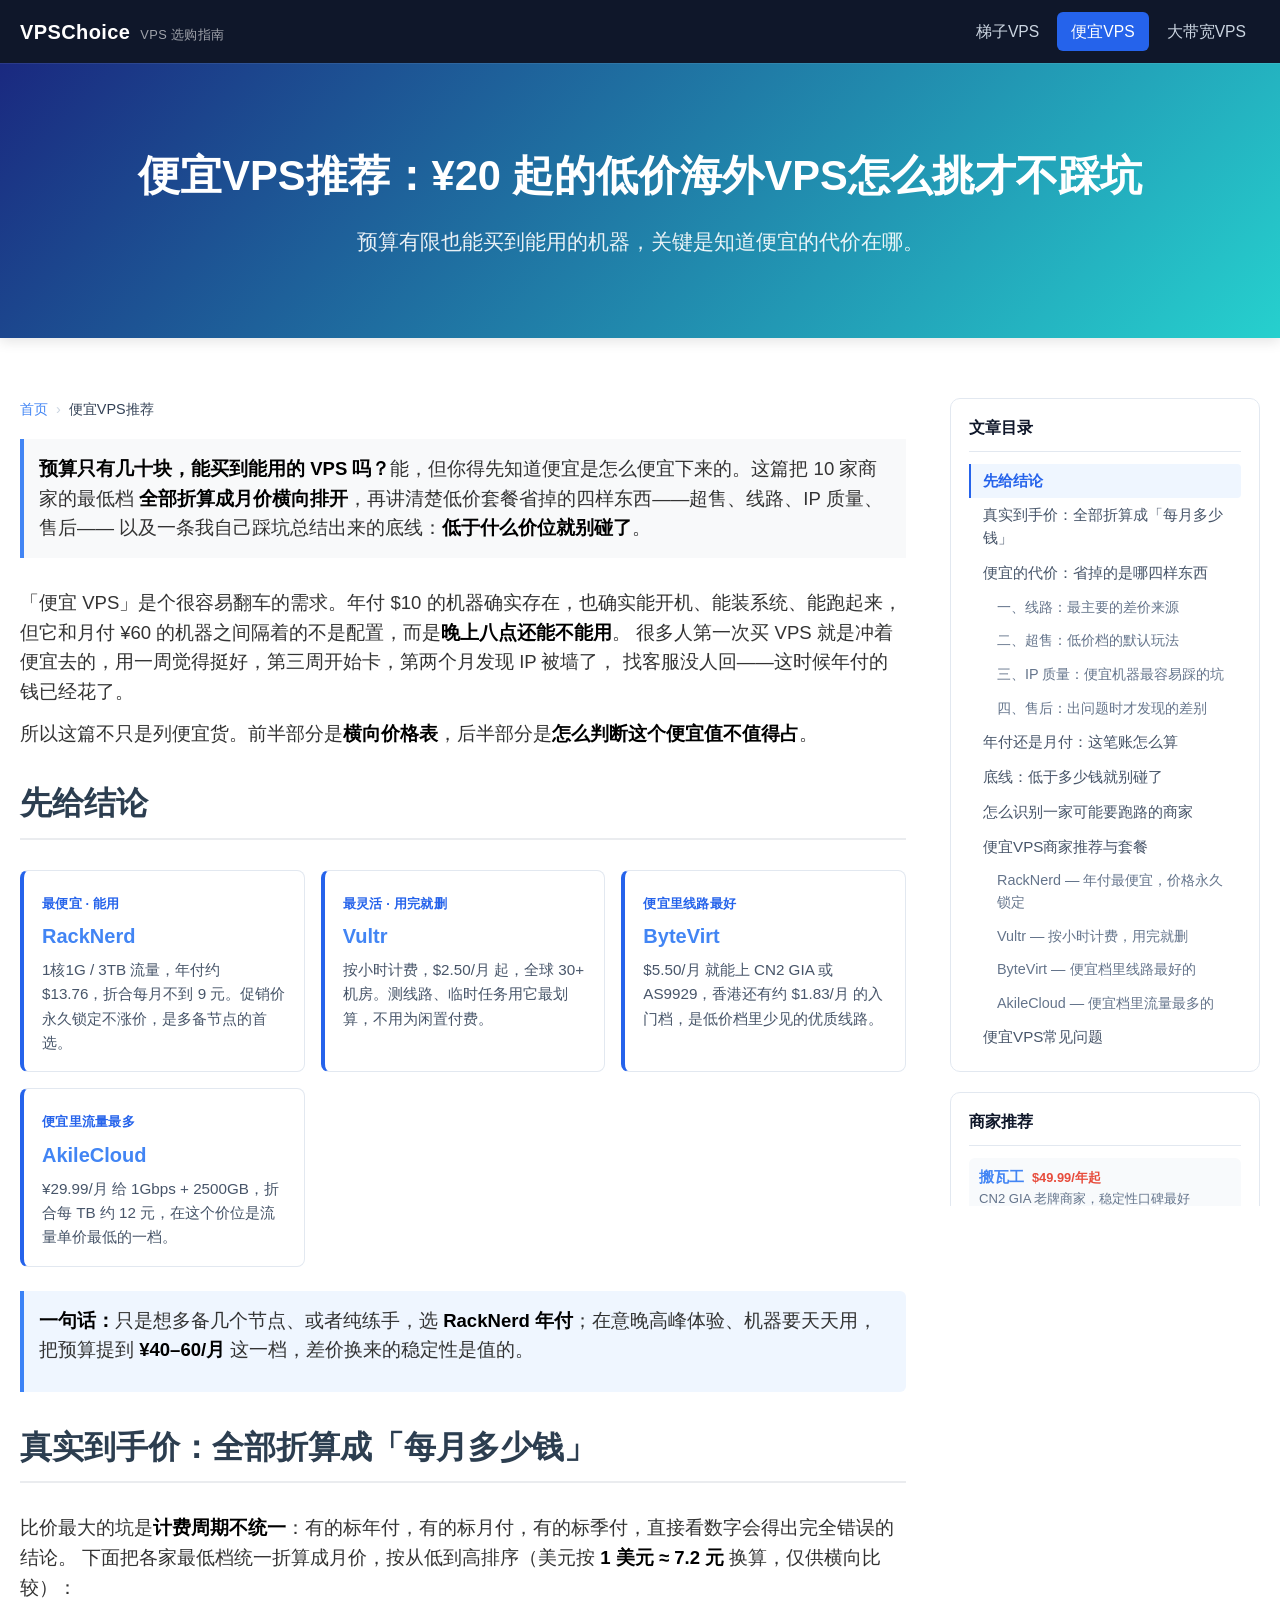
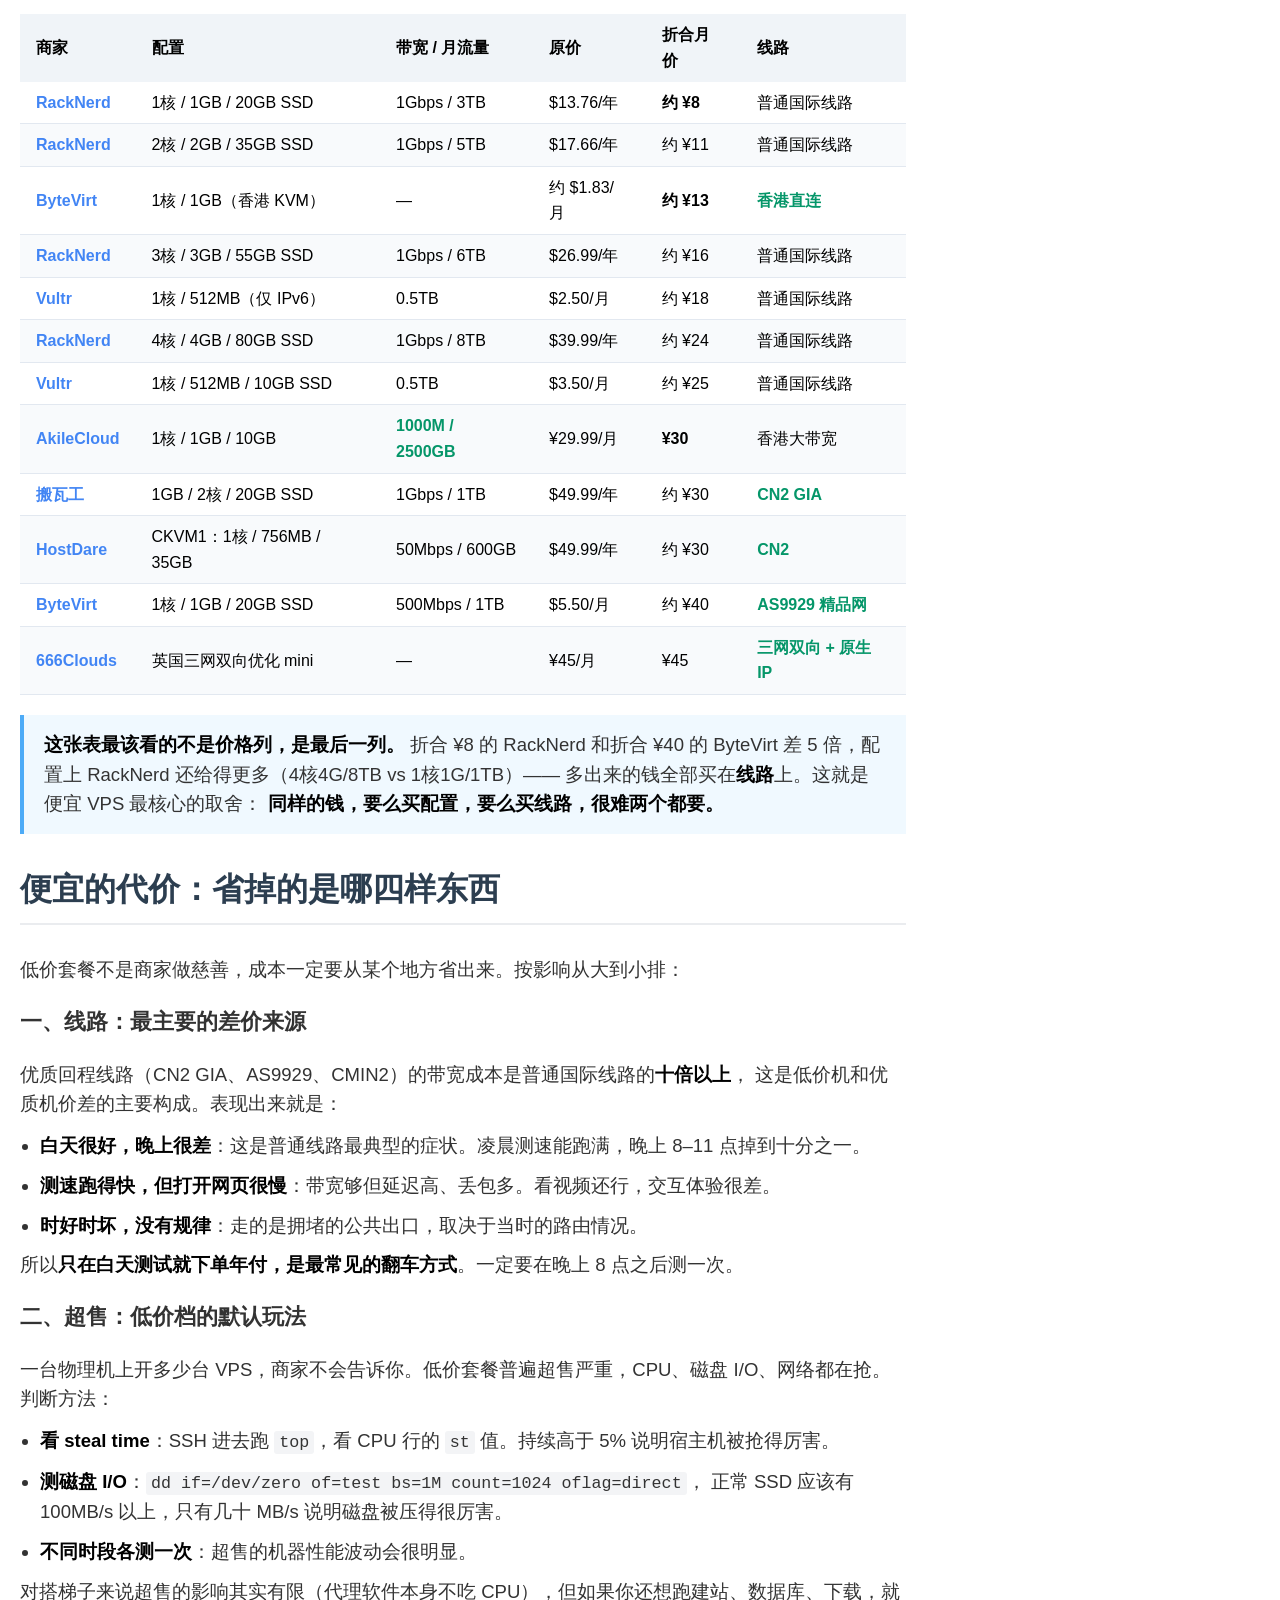
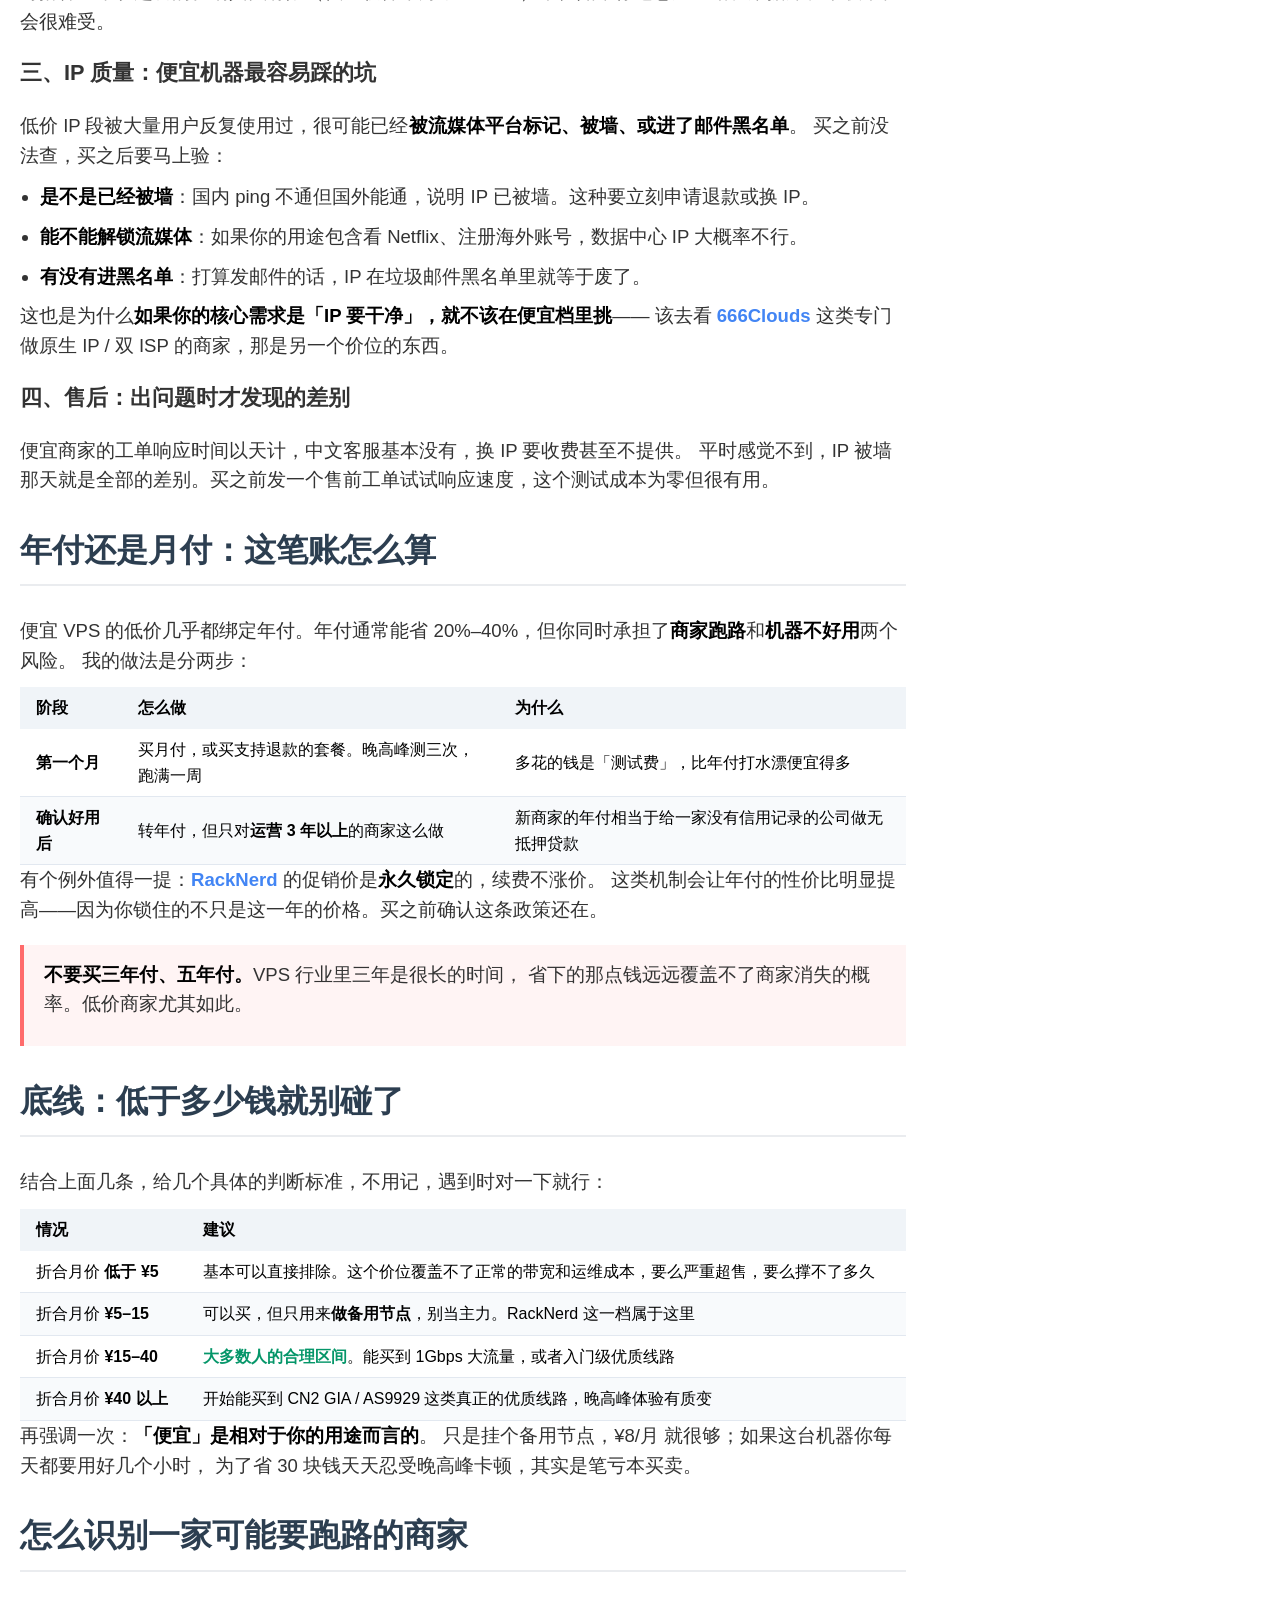
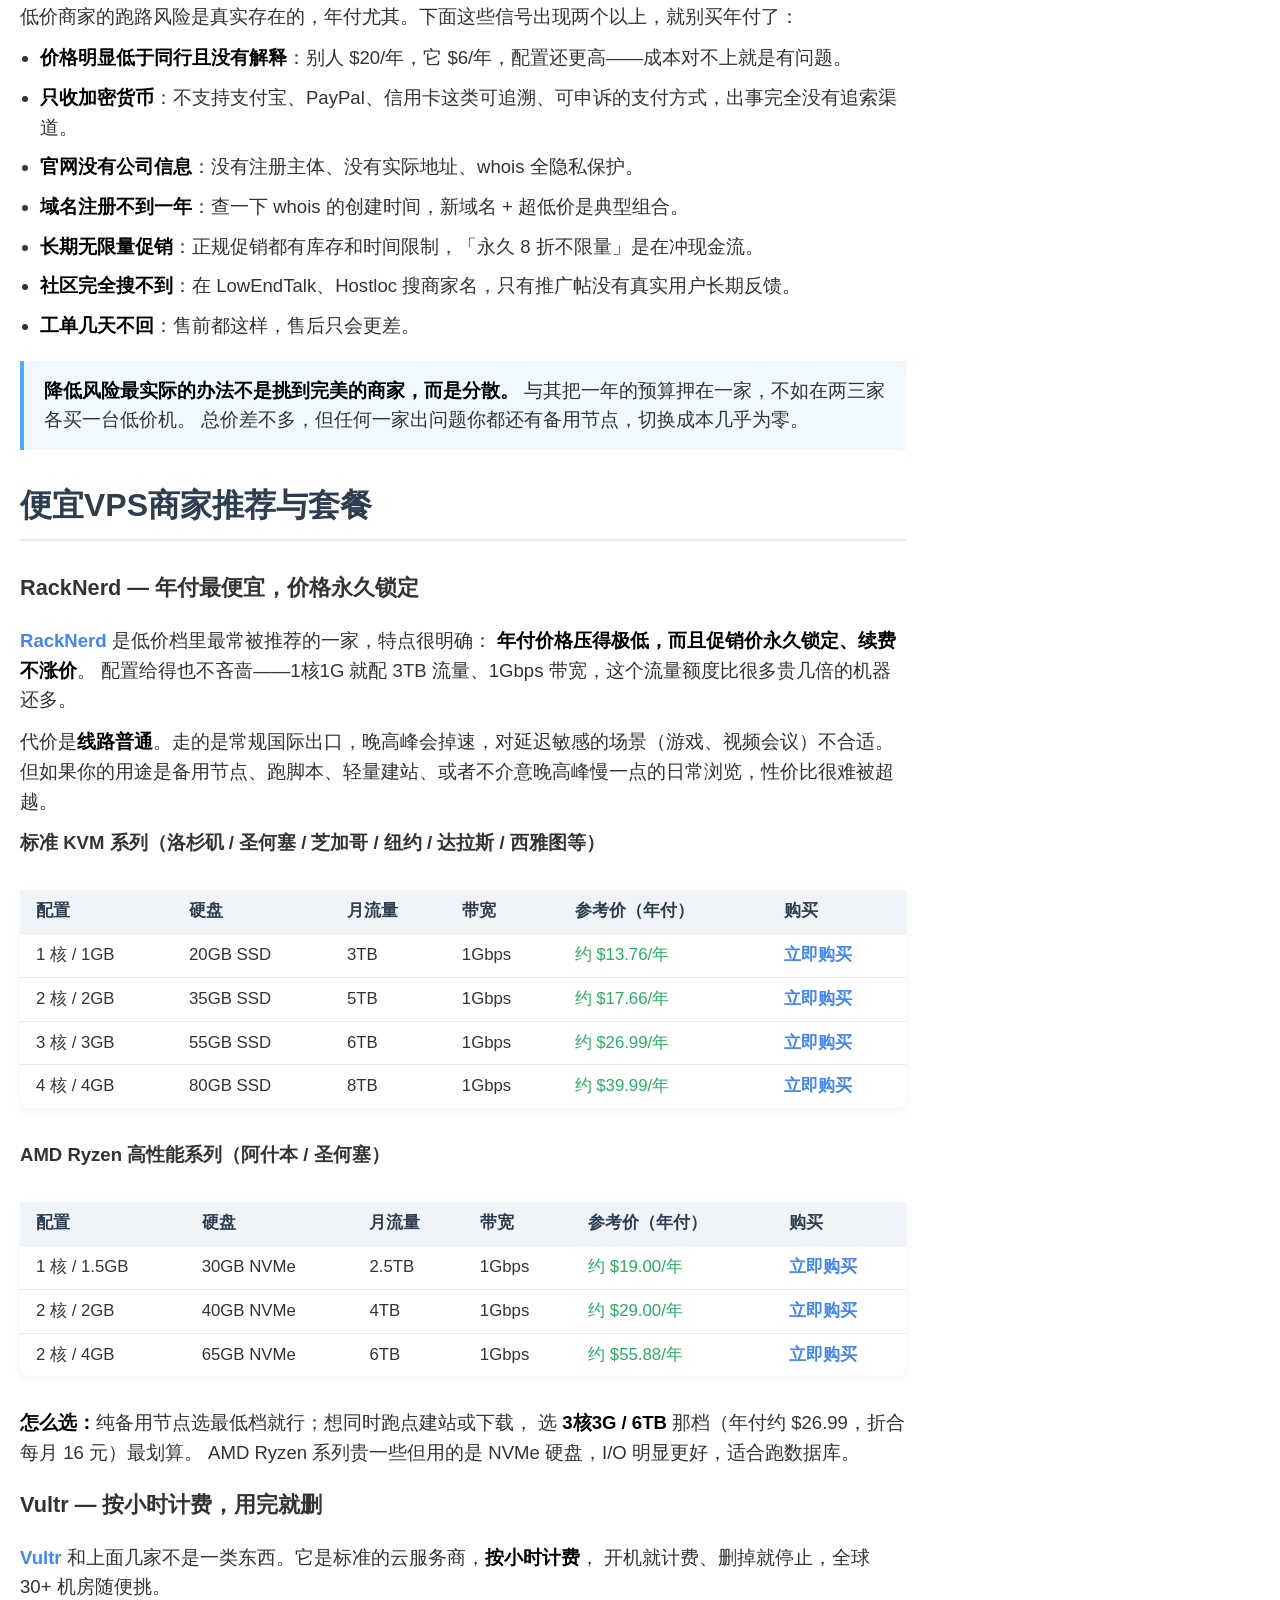
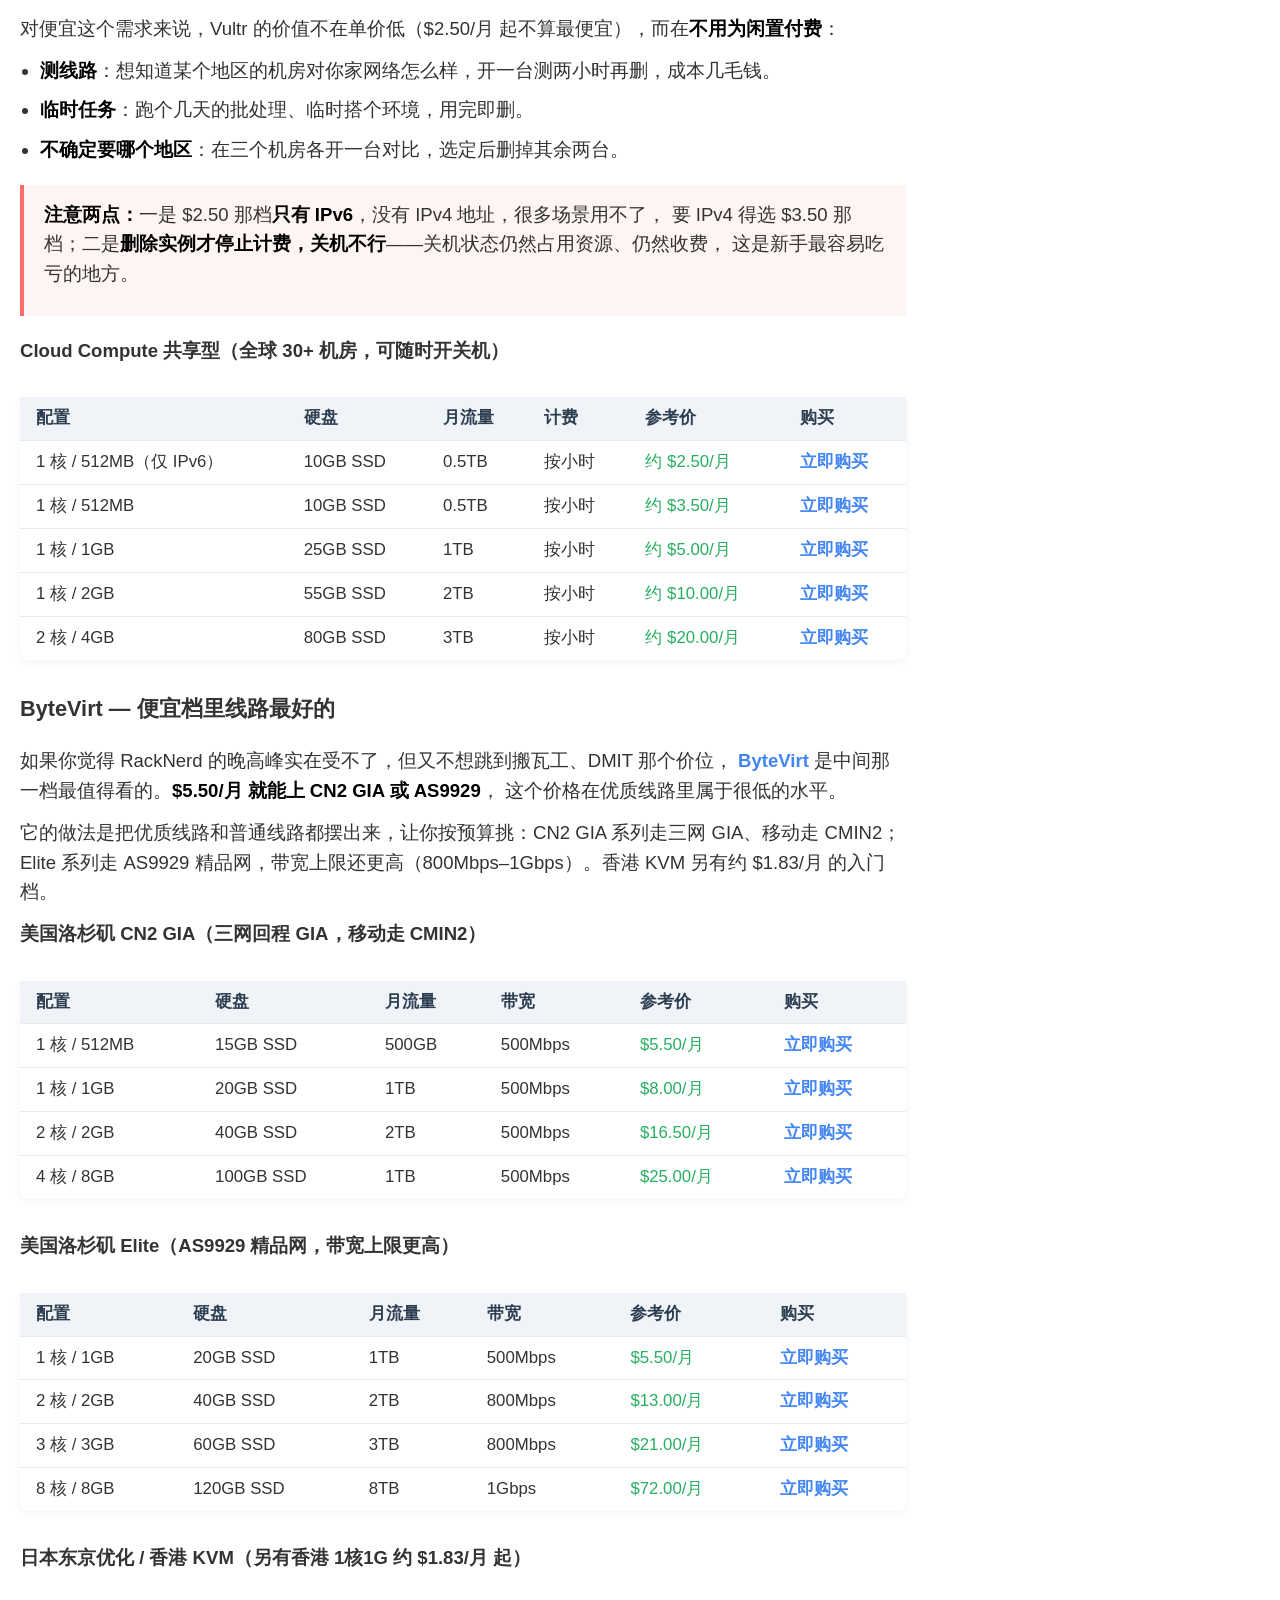
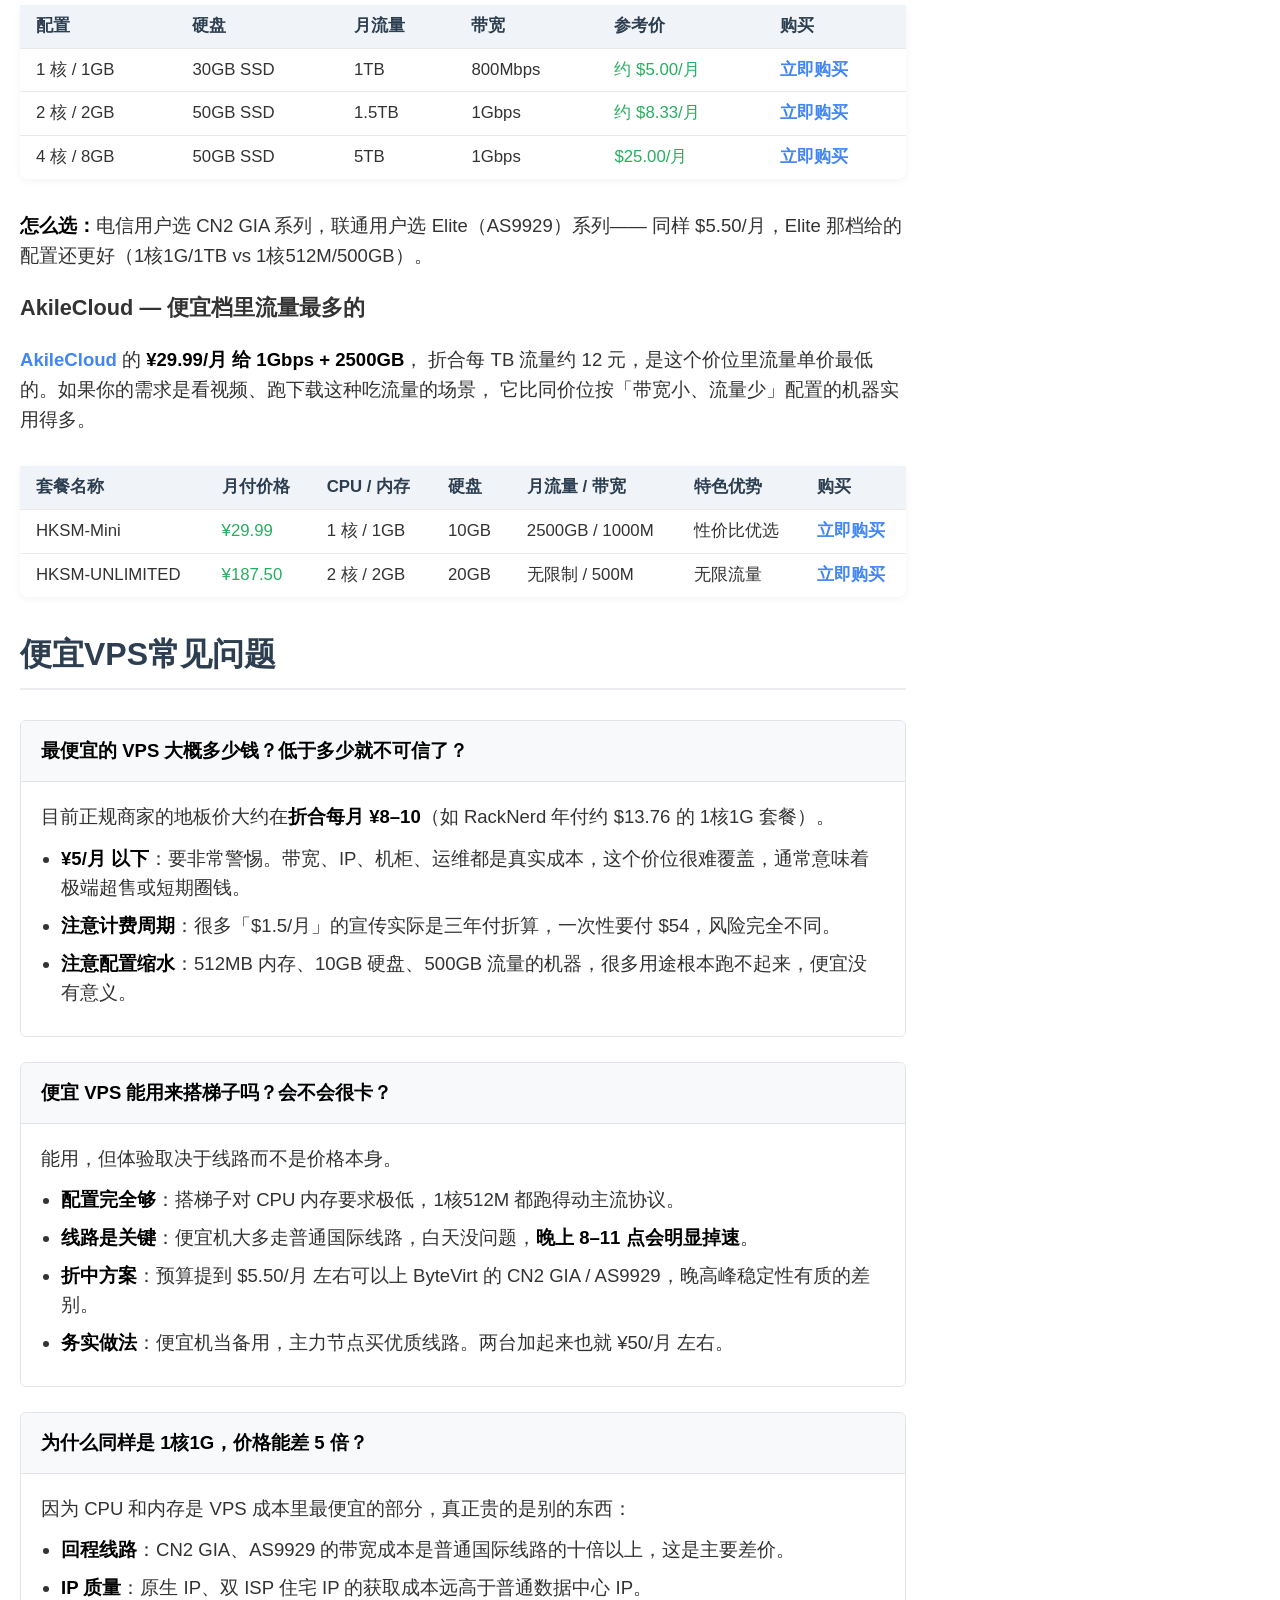
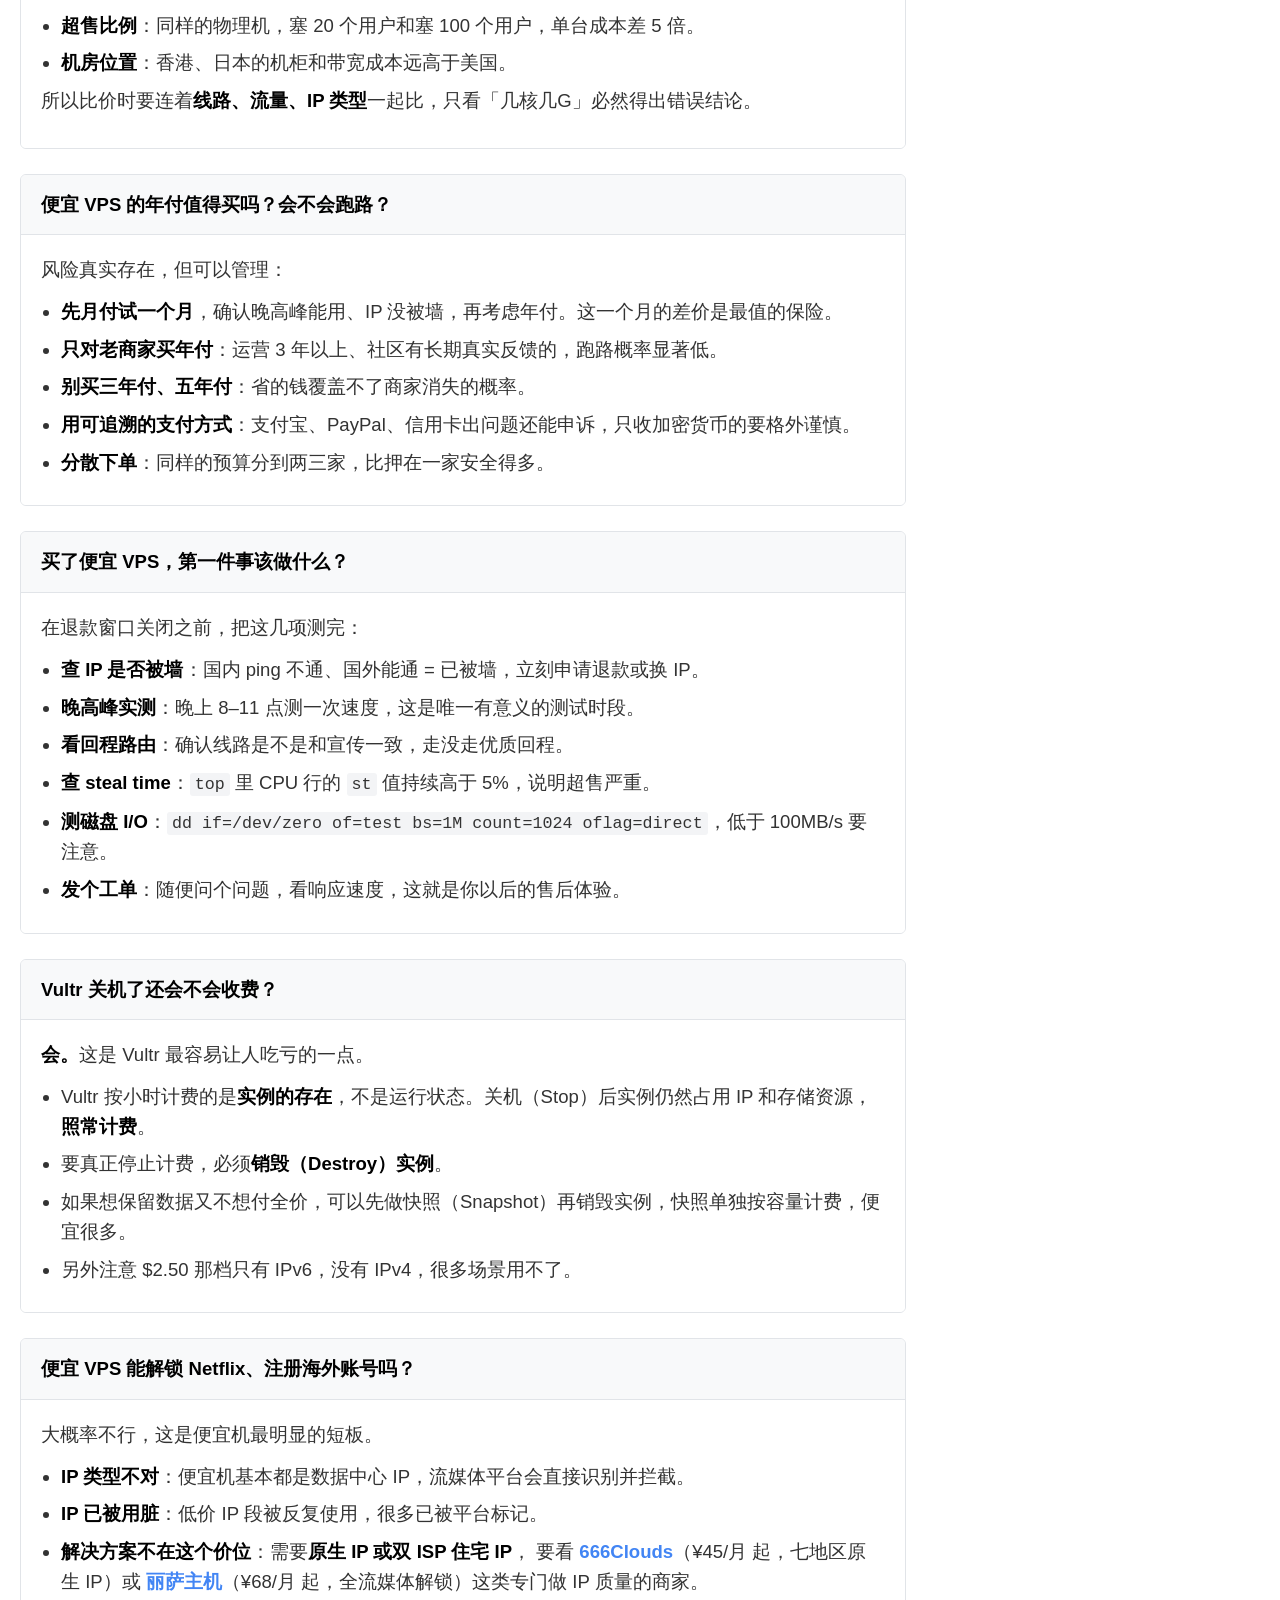
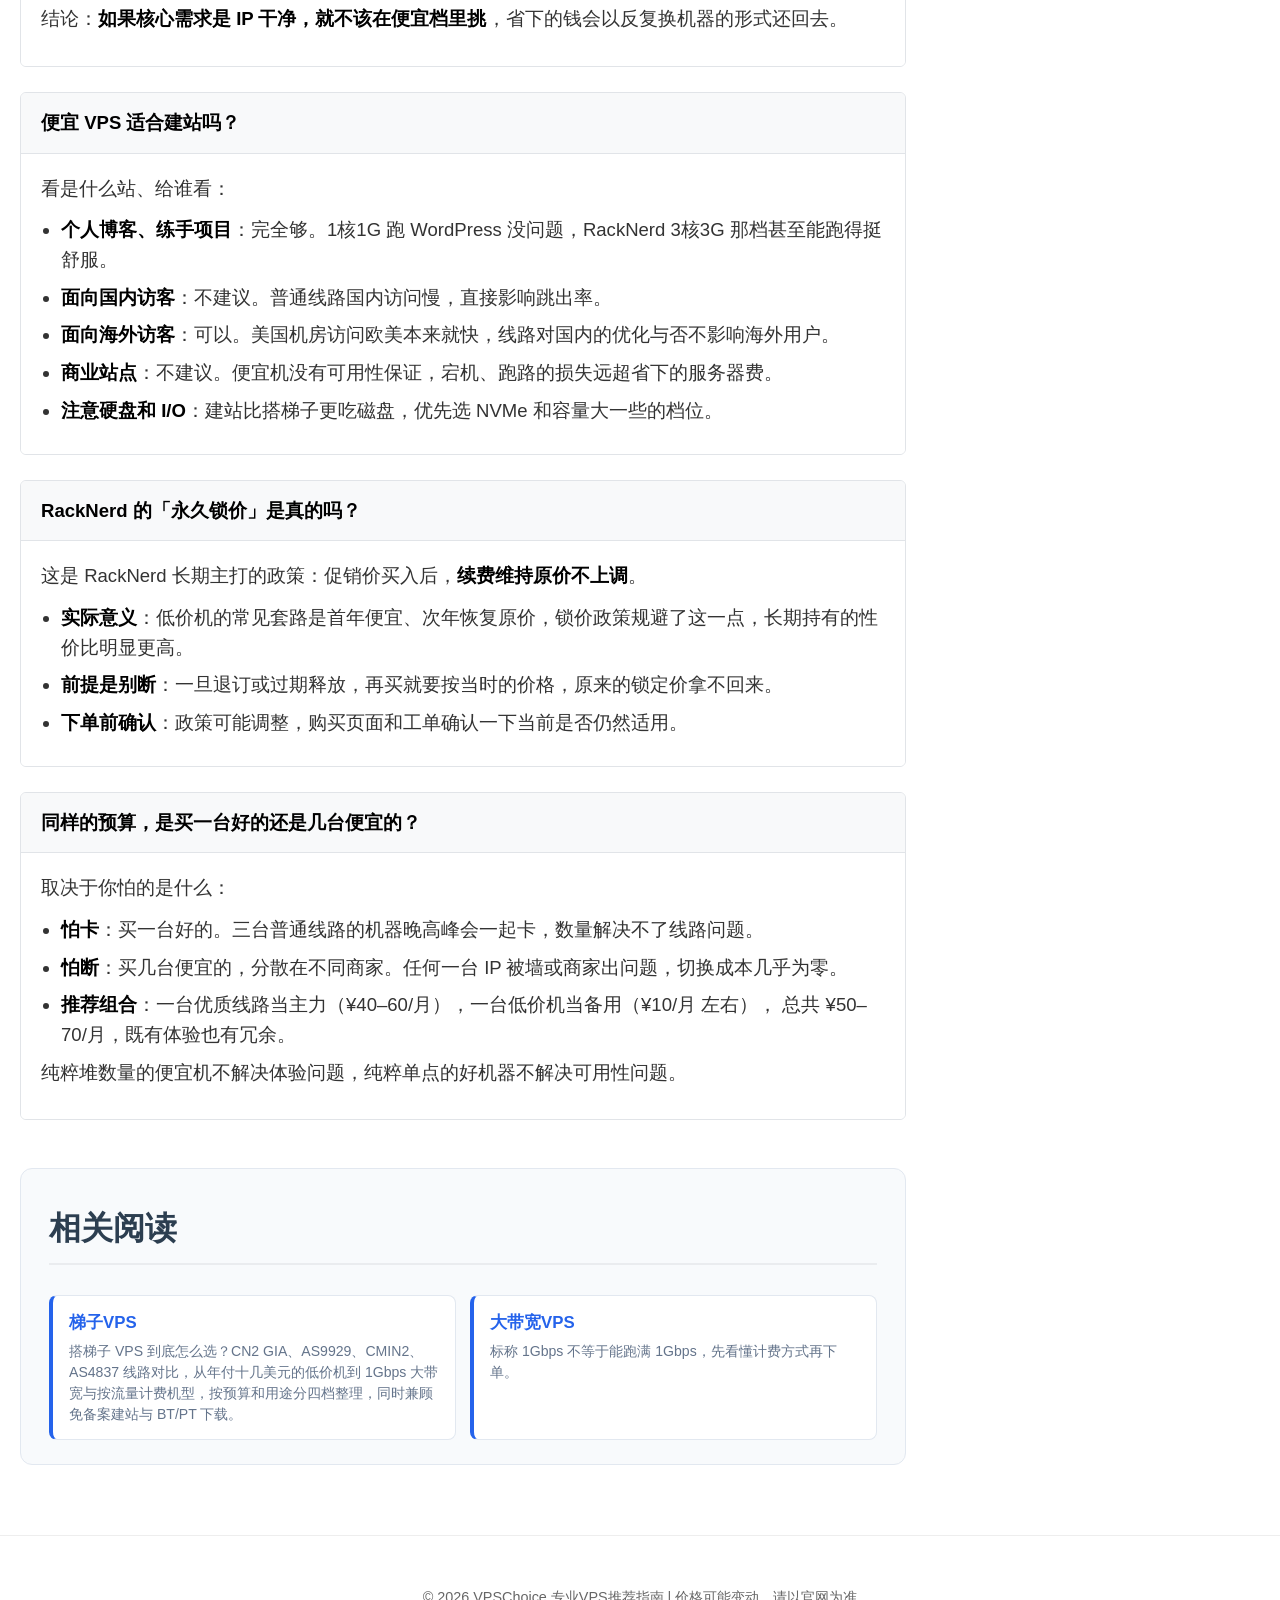
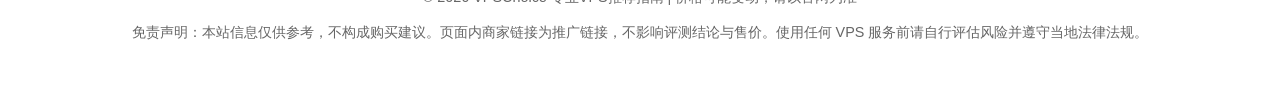
==== cheap-vps/index.html @ 0101c607 "fix:新增文章" ====
<!DOCTYPE html>
<html lang="zh-CN">

<head>
    <meta charset="UTF-8">
    <meta name="viewport" content="width=device-width, initial-scale=1.0">
    <title>便宜VPS推荐2026：¥20起的低价海外VPS怎么挑不踩坑</title>
    <meta name="description" content="按价格档位横向对比便宜 VPS，讲清低价套餐的真实代价：超售、线路、IP 质量与跑路风险，并给出年付月付折算与安全档位建议。">
    <meta name="keywords" content="便宜vps,哪家vps便宜,便宜国外vps,便宜又好用的vps,高性能便宜vps,便宜廉价vps,低价vps推荐">
    <link rel="canonical" href="https://vpschoice.github.io/cheap-vps/">
    <meta name="robots" content="index, follow, max-snippet:-1, max-image-preview:large">
    <meta name="author" content="VPSChoice">
    <meta name="theme-color" content="#1a2980">

    <!-- Open Graph / 社交分享 -->
    <meta property="og:type" content="article">
    <meta property="og:locale" content="zh_CN">
    <meta property="og:site_name" content="VPSChoice">
    <meta property="og:title" content="便宜VPS推荐2026：¥20起的低价海外VPS怎么挑不踩坑">
    <meta property="og:description" content="按价格档位横向对比便宜 VPS，讲清低价套餐的真实代价：超售、线路、IP 质量与跑路风险，并给出年付月付折算与安全档位建议。">
    <meta property="og:url" content="https://vpschoice.github.io/cheap-vps/">
    <meta property="og:image" content="https://vpschoice.github.io/static/ivps.png">
    <meta name="twitter:card" content="summary_large_image">
    <meta name="twitter:title" content="便宜VPS推荐2026：¥20起的低价海外VPS怎么挑不踩坑">
    <meta name="twitter:description" content="按价格档位横向对比便宜 VPS，讲清低价套餐的真实代价：超售、线路、IP 质量与跑路风险，并给出年付月付折算与安全档位建议。">
    <meta name="twitter:image" content="https://vpschoice.github.io/static/ivps.png">

    <link rel="shortcut icon" href="../static/favicon.ico" type="image/x-icon">
    <link rel="stylesheet" href="../static/css/main.css">
</head>

<body>
    <a class="skip-link" href="#main">跳到主要内容</a>

    <div class="site-bar">
        <div class="container site-bar-inner">
            <a class="site-logo" href="../">VPSChoice<span>VPS 选购指南</span></a>
            <button class="nav-toggle" type="button" aria-expanded="false" aria-controls="site-nav"
                aria-label="展开导航">菜单</button>
            <nav class="site-nav" id="site-nav" aria-label="主导航">
                <a href="../">梯子VPS</a>
                <a href="../cheap-vps/" class="is-current" aria-current="page">便宜VPS</a>
                <a href="../high-bandwidth-vps/">大带宽VPS</a>
            </nav>
        </div>
    </div>

    <header>
        <div class="container">
            <h1>便宜VPS推荐：¥20 起的低价海外VPS怎么挑才不踩坑</h1>
            <p>预算有限也能买到能用的机器，关键是知道便宜的代价在哪。</p>
        </div>
    </header>

    <div class="container layout">
        <main class="main-col" id="main">
            <nav class="breadcrumb" aria-label="面包屑"><a href="../">首页</a><i>›</i><span aria-current="page">便宜VPS推荐</span></nav>

            <div class="article-top">
    <div class="article-intro">
        <strong>预算只有几十块，能买到能用的 VPS 吗？</strong>能，但你得先知道便宜是怎么便宜下来的。这篇把 10 家商家的最低档
        <strong>全部折算成月价横向排开</strong>，再讲清楚低价套餐省掉的四样东西——超售、线路、IP 质量、售后——
        以及一条我自己踩坑总结出来的底线：<strong>低于什么价位就别碰了</strong>。
    </div>
    <p>
        「便宜 VPS」是个很容易翻车的需求。年付 $10 的机器确实存在，也确实能开机、能装系统、能跑起来，
        但它和月付 ¥60 的机器之间隔着的不是配置，而是<strong>晚上八点还能不能用</strong>。
        很多人第一次买 VPS 就是冲着便宜去的，用一周觉得挺好，第三周开始卡，第两个月发现 IP 被墙了，
        找客服没人回——这时候年付的钱已经花了。
    </p>
    <p>
        所以这篇不只是列便宜货。前半部分是<strong>横向价格表</strong>，后半部分是<strong>怎么判断这个便宜值不值得占</strong>。
    </p>
</div>

<section>
    <h2 id="quick-answer">先给结论</h2>
    <div class="pick-grid">
        <div class="pick">
            <span class="pick-label">最便宜 · 能用</span>
            <p class="pick-name"><a href="https://my.racknerd.com/aff.php?aff=15319" target="_blank" rel="noreferrer noopener nofollow sponsored">RackNerd</a></p>
            <p class="pick-why">1核1G / 3TB 流量，年付约 $13.76，折合每月不到 9 元。促销价永久锁定不涨价，是多备节点的首选。</p>
        </div>
        <div class="pick">
            <span class="pick-label">最灵活 · 用完就删</span>
            <p class="pick-name"><a href="https://www.vultr.com/?ref=9912218-9J" target="_blank" rel="noreferrer noopener nofollow sponsored">Vultr</a></p>
            <p class="pick-why">按小时计费，$2.50/月 起，全球 30+ 机房。测线路、临时任务用它最划算，不用为闲置付费。</p>
        </div>
        <div class="pick">
            <span class="pick-label">便宜里线路最好</span>
            <p class="pick-name"><a href="https://vpszhijia.com/recommends/bytevirt" target="_blank" rel="noreferrer noopener nofollow sponsored">ByteVirt</a></p>
            <p class="pick-why">$5.50/月 就能上 CN2 GIA 或 AS9929，香港还有约 $1.83/月 的入门档，是低价档里少见的优质线路。</p>
        </div>
        <div class="pick">
            <span class="pick-label">便宜里流量最多</span>
            <p class="pick-name"><a href="https://akile.ai/register?aff_code=6ade96e3-44db-43ae-9cc1-06512ae5d708" target="_blank" rel="noreferrer noopener nofollow sponsored">AkileCloud</a></p>
            <p class="pick-why">¥29.99/月 给 1Gbps + 2500GB，折合每 TB 约 12 元，在这个价位是流量单价最低的一档。</p>
        </div>
    </div>
    <div class="note">
        <p>
            <strong>一句话：</strong>只是想多备几个节点、或者纯练手，选
            <strong>RackNerd 年付</strong>；在意晚高峰体验、机器要天天用，把预算提到
            <strong>¥40–60/月</strong> 这一档，差价换来的稳定性是值的。
        </p>
    </div>
</section>

<section>
    <h2 id="price-table">真实到手价：全部折算成「每月多少钱」</h2>
    <p>
        比价最大的坑是<strong>计费周期不统一</strong>：有的标年付，有的标月付，有的标季付，直接看数字会得出完全错误的结论。
        下面把各家最低档统一折算成月价，按从低到高排序（美元按 <strong>1 美元 ≈ 7.2 元</strong> 换算，仅供横向比较）：
    </p>
    <div class="vps-table">
        <table>
            <thead>
                <tr>
                    <th>商家</th>
                    <th>配置</th>
                    <th>带宽 / 月流量</th>
                    <th>原价</th>
                    <th>折合月价</th>
                    <th>线路</th>
                </tr>
            </thead>
            <tbody>
                <tr>
                    <td><strong><a href="https://my.racknerd.com/aff.php?aff=15319" target="_blank" rel="noreferrer noopener nofollow sponsored">RackNerd</a></strong></td>
                    <td>1核 / 1GB / 20GB SSD</td>
                    <td>1Gbps / 3TB</td>
                    <td>$13.76/年</td>
                    <td class="price-tag"><strong>约 ¥8</strong></td>
                    <td>普通国际线路</td>
                </tr>
                <tr>
                    <td><a href="https://my.racknerd.com/aff.php?aff=15319" target="_blank" rel="noreferrer noopener nofollow sponsored">RackNerd</a></td>
                    <td>2核 / 2GB / 35GB SSD</td>
                    <td>1Gbps / 5TB</td>
                    <td>$17.66/年</td>
                    <td class="price-tag">约 ¥11</td>
                    <td>普通国际线路</td>
                </tr>
                <tr>
                    <td><strong><a href="https://vpszhijia.com/recommends/bytevirt" target="_blank" rel="noreferrer noopener nofollow sponsored">ByteVirt</a></strong></td>
                    <td>1核 / 1GB（香港 KVM）</td>
                    <td>—</td>
                    <td>约 $1.83/月</td>
                    <td class="price-tag"><strong>约 ¥13</strong></td>
                    <td><span class="good">香港直连</span></td>
                </tr>
                <tr>
                    <td><a href="https://my.racknerd.com/aff.php?aff=15319" target="_blank" rel="noreferrer noopener nofollow sponsored">RackNerd</a></td>
                    <td>3核 / 3GB / 55GB SSD</td>
                    <td>1Gbps / 6TB</td>
                    <td>$26.99/年</td>
                    <td class="price-tag">约 ¥16</td>
                    <td>普通国际线路</td>
                </tr>
                <tr>
                    <td><strong><a href="https://www.vultr.com/?ref=9912218-9J" target="_blank" rel="noreferrer noopener nofollow sponsored">Vultr</a></strong></td>
                    <td>1核 / 512MB（仅 IPv6）</td>
                    <td>0.5TB</td>
                    <td>$2.50/月</td>
                    <td class="price-tag">约 ¥18</td>
                    <td>普通国际线路</td>
                </tr>
                <tr>
                    <td><a href="https://my.racknerd.com/aff.php?aff=15319" target="_blank" rel="noreferrer noopener nofollow sponsored">RackNerd</a></td>
                    <td>4核 / 4GB / 80GB SSD</td>
                    <td>1Gbps / 8TB</td>
                    <td>$39.99/年</td>
                    <td class="price-tag">约 ¥24</td>
                    <td>普通国际线路</td>
                </tr>
                <tr>
                    <td><a href="https://www.vultr.com/?ref=9912218-9J" target="_blank" rel="noreferrer noopener nofollow sponsored">Vultr</a></td>
                    <td>1核 / 512MB / 10GB SSD</td>
                    <td>0.5TB</td>
                    <td>$3.50/月</td>
                    <td class="price-tag">约 ¥25</td>
                    <td>普通国际线路</td>
                </tr>
                <tr>
                    <td><strong><a href="https://akile.ai/register?aff_code=6ade96e3-44db-43ae-9cc1-06512ae5d708" target="_blank" rel="noreferrer noopener nofollow sponsored">AkileCloud</a></strong></td>
                    <td>1核 / 1GB / 10GB</td>
                    <td><span class="good">1000M / 2500GB</span></td>
                    <td>¥29.99/月</td>
                    <td class="price-tag"><strong>¥30</strong></td>
                    <td>香港大带宽</td>
                </tr>
                <tr>
                    <td><a href="https://bandwagonhost.com/aff.php?aff=83205" target="_blank" rel="noreferrer noopener nofollow sponsored">搬瓦工</a></td>
                    <td>1GB / 2核 / 20GB SSD</td>
                    <td>1Gbps / 1TB</td>
                    <td>$49.99/年</td>
                    <td class="price-tag">约 ¥30</td>
                    <td><span class="good">CN2 GIA</span></td>
                </tr>
                <tr>
                    <td><a href="https://bill.hostdare.com/aff.php?aff=4226" target="_blank" rel="noreferrer noopener nofollow sponsored">HostDare</a></td>
                    <td>CKVM1：1核 / 756MB / 35GB</td>
                    <td>50Mbps / 600GB</td>
                    <td>$49.99/年</td>
                    <td class="price-tag">约 ¥30</td>
                    <td><span class="good">CN2</span></td>
                </tr>
                <tr>
                    <td><a href="https://vpszhijia.com/recommends/bytevirt" target="_blank" rel="noreferrer noopener nofollow sponsored">ByteVirt</a></td>
                    <td>1核 / 1GB / 20GB SSD</td>
                    <td>500Mbps / 1TB</td>
                    <td>$5.50/月</td>
                    <td class="price-tag">约 ¥40</td>
                    <td><span class="good">AS9929 精品网</span></td>
                </tr>
                <tr>
                    <td><a href="https://www.666clouds.com/aff.php?aff=4601" target="_blank" rel="noreferrer noopener nofollow sponsored">666Clouds</a></td>
                    <td>英国三网双向优化 mini</td>
                    <td>—</td>
                    <td>¥45/月</td>
                    <td class="price-tag">¥45</td>
                    <td><span class="good">三网双向 + 原生 IP</span></td>
                </tr>
            </tbody>
        </table>
    </div>
    <div class="tip">
        <p>
            <strong>这张表最该看的不是价格列，是最后一列。</strong>
            折合 ¥8 的 RackNerd 和折合 ¥40 的 ByteVirt 差 5 倍，配置上 RackNerd 还给得更多（4核4G/8TB vs 1核1G/1TB）——
            多出来的钱全部买在<strong>线路</strong>上。这就是便宜 VPS 最核心的取舍：
            <strong>同样的钱，要么买配置，要么买线路，很难两个都要。</strong>
        </p>
    </div>
</section>

<section>
    <h2 id="the-cost">便宜的代价：省掉的是哪四样东西</h2>
    <p>低价套餐不是商家做慈善，成本一定要从某个地方省出来。按影响从大到小排：</p>

    <h3 id="cost-route">一、线路：最主要的差价来源</h3>
    <p>
        优质回程线路（CN2 GIA、AS9929、CMIN2）的带宽成本是普通国际线路的<strong>十倍以上</strong>，
        这是低价机和优质机价差的主要构成。表现出来就是：
    </p>
    <ul>
        <li><strong>白天很好，晚上很差</strong>：这是普通线路最典型的症状。凌晨测速能跑满，晚上 8–11 点掉到十分之一。</li>
        <li><strong>测速跑得快，但打开网页很慢</strong>：带宽够但延迟高、丢包多。看视频还行，交互体验很差。</li>
        <li><strong>时好时坏，没有规律</strong>：走的是拥堵的公共出口，取决于当时的路由情况。</li>
    </ul>
    <p>
        所以<strong>只在白天测试就下单年付，是最常见的翻车方式</strong>。一定要在晚上 8 点之后测一次。
    </p>

    <h3 id="cost-oversell">二、超售：低价档的默认玩法</h3>
    <p>
        一台物理机上开多少台 VPS，商家不会告诉你。低价套餐普遍超售严重，CPU、磁盘 I/O、网络都在抢。
        判断方法：
    </p>
    <ul>
        <li><strong>看 steal time</strong>：SSH 进去跑 <code>top</code>，看 CPU 行的 <code>st</code> 值。持续高于 5% 说明宿主机被抢得厉害。</li>
        <li><strong>测磁盘 I/O</strong>：<code>dd if=/dev/zero of=test bs=1M count=1024 oflag=direct</code>，
            正常 SSD 应该有 100MB/s 以上，只有几十 MB/s 说明磁盘被压得很厉害。</li>
        <li><strong>不同时段各测一次</strong>：超售的机器性能波动会很明显。</li>
    </ul>
    <p>
        对搭梯子来说超售的影响其实有限（代理软件本身不吃 CPU），但如果你还想跑建站、数据库、下载，就会很难受。
    </p>

    <h3 id="cost-ip">三、IP 质量：便宜机器最容易踩的坑</h3>
    <p>
        低价 IP 段被大量用户反复使用过，很可能已经<strong>被流媒体平台标记、被墙、或进了邮件黑名单</strong>。
        买之前没法查，买之后要马上验：
    </p>
    <ul>
        <li><strong>是不是已经被墙</strong>：国内 ping 不通但国外能通，说明 IP 已被墙。这种要立刻申请退款或换 IP。</li>
        <li><strong>能不能解锁流媒体</strong>：如果你的用途包含看 Netflix、注册海外账号，数据中心 IP 大概率不行。</li>
        <li><strong>有没有进黑名单</strong>：打算发邮件的话，IP 在垃圾邮件黑名单里就等于废了。</li>
    </ul>
    <p>
        这也是为什么<strong>如果你的核心需求是「IP 要干净」，就不该在便宜档里挑</strong>——
        该去看 <a href="https://www.666clouds.com/aff.php?aff=4601" target="_blank" rel="noreferrer noopener nofollow sponsored">666Clouds</a> 这类专门做原生 IP / 双 ISP 的商家，那是另一个价位的东西。
    </p>

    <h3 id="cost-support">四、售后：出问题时才发现的差别</h3>
    <p>
        便宜商家的工单响应时间以天计，中文客服基本没有，换 IP 要收费甚至不提供。
        平时感觉不到，IP 被墙那天就是全部的差别。买之前发一个售前工单试试响应速度，这个测试成本为零但很有用。
    </p>
</section>

<section>
    <h2 id="annual-vs-monthly">年付还是月付：这笔账怎么算</h2>
    <p>
        便宜 VPS 的低价几乎都绑定年付。年付通常能省 20%–40%，但你同时承担了<strong>商家跑路</strong>和<strong>机器不好用</strong>两个风险。
        我的做法是分两步：
    </p>
    <div class="vps-table">
        <table>
            <thead>
                <tr>
                    <th>阶段</th>
                    <th>怎么做</th>
                    <th>为什么</th>
                </tr>
            </thead>
            <tbody>
                <tr>
                    <td><strong>第一个月</strong></td>
                    <td>买月付，或买支持退款的套餐。晚高峰测三次，跑满一周</td>
                    <td>多花的钱是「测试费」，比年付打水漂便宜得多</td>
                </tr>
                <tr>
                    <td><strong>确认好用后</strong></td>
                    <td>转年付，但只对<strong>运营 3 年以上</strong>的商家这么做</td>
                    <td>新商家的年付相当于给一家没有信用记录的公司做无抵押贷款</td>
                </tr>
            </tbody>
        </table>
    </div>
    <p>
        有个例外值得一提：<a href="https://my.racknerd.com/aff.php?aff=15319" target="_blank" rel="noreferrer noopener nofollow sponsored">RackNerd</a> 的促销价是<strong>永久锁定</strong>的，续费不涨价。
        这类机制会让年付的性价比明显提高——因为你锁住的不只是这一年的价格。买之前确认这条政策还在。
    </p>
    <div class="warning">
        <p>
            <strong>不要买三年付、五年付。</strong>VPS 行业里三年是很长的时间，
            省下的那点钱远远覆盖不了商家消失的概率。低价商家尤其如此。
        </p>
    </div>
</section>

<section>
    <h2 id="floor">底线：低于多少钱就别碰了</h2>
    <p>结合上面几条，给几个具体的判断标准，不用记，遇到时对一下就行：</p>
    <div class="vps-table">
        <table>
            <thead>
                <tr>
                    <th>情况</th>
                    <th>建议</th>
                </tr>
            </thead>
            <tbody>
                <tr>
                    <td>折合月价 <strong>低于 ¥5</strong></td>
                    <td>基本可以直接排除。这个价位覆盖不了正常的带宽和运维成本，要么严重超售，要么撑不了多久</td>
                </tr>
                <tr>
                    <td>折合月价 <strong>¥5–15</strong></td>
                    <td>可以买，但只用来<strong>做备用节点</strong>，别当主力。RackNerd 这一档属于这里</td>
                </tr>
                <tr>
                    <td>折合月价 <strong>¥15–40</strong></td>
                    <td><span class="good">大多数人的合理区间</span>。能买到 1Gbps 大流量，或者入门级优质线路</td>
                </tr>
                <tr>
                    <td>折合月价 <strong>¥40 以上</strong></td>
                    <td>开始能买到 CN2 GIA / AS9929 这类真正的优质线路，晚高峰体验有质变</td>
                </tr>
            </tbody>
        </table>
    </div>
    <p>
        再强调一次：<strong>「便宜」是相对于你的用途而言的</strong>。
        只是挂个备用节点，¥8/月 就很够；如果这台机器你每天都要用好几个小时，
        为了省 30 块钱天天忍受晚高峰卡顿，其实是笔亏本买卖。
    </p>
</section>

<section>
    <h2 id="red-flags">怎么识别一家可能要跑路的商家</h2>
    <p>低价商家的跑路风险是真实存在的，年付尤其。下面这些信号出现两个以上，就别买年付了：</p>
    <ul>
        <li><strong>价格明显低于同行且没有解释</strong>：别人 $20/年，它 $6/年，配置还更高——成本对不上就是有问题。</li>
        <li><strong>只收加密货币</strong>：不支持支付宝、PayPal、信用卡这类可追溯、可申诉的支付方式，出事完全没有追索渠道。</li>
        <li><strong>官网没有公司信息</strong>：没有注册主体、没有实际地址、whois 全隐私保护。</li>
        <li><strong>域名注册不到一年</strong>：查一下 whois 的创建时间，新域名 + 超低价是典型组合。</li>
        <li><strong>长期无限量促销</strong>：正规促销都有库存和时间限制，「永久 8 折不限量」是在冲现金流。</li>
        <li><strong>社区完全搜不到</strong>：在 LowEndTalk、Hostloc 搜商家名，只有推广帖没有真实用户长期反馈。</li>
        <li><strong>工单几天不回</strong>：售前都这样，售后只会更差。</li>
    </ul>
    <div class="tip">
        <p>
            <strong>降低风险最实际的办法不是挑到完美的商家，而是分散。</strong>
            与其把一年的预算押在一家，不如在两三家各买一台低价机。
            总价差不多，但任何一家出问题你都还有备用节点，切换成本几乎为零。
        </p>
    </div>
</section>

<section>
    <h2 id="picks">便宜VPS商家推荐与套餐</h2>

    <h3 id="pick-racknerd">RackNerd — 年付最便宜，价格永久锁定</h3>
    <p>
        <a href="https://my.racknerd.com/aff.php?aff=15319" target="_blank" rel="noreferrer noopener nofollow sponsored">RackNerd</a> 是低价档里最常被推荐的一家，特点很明确：
        <strong>年付价格压得极低，而且促销价永久锁定、续费不涨价</strong>。
        配置给得也不吝啬——1核1G 就配 3TB 流量、1Gbps 带宽，这个流量额度比很多贵几倍的机器还多。
    </p>
    <p>
        代价是<strong>线路普通</strong>。走的是常规国际出口，晚高峰会掉速，对延迟敏感的场景（游戏、视频会议）不合适。
        但如果你的用途是备用节点、跑脚本、轻量建站、或者不介意晚高峰慢一点的日常浏览，性价比很难被超越。
    </p>
    <b>标准 KVM 系列（洛杉矶 / 圣何塞 / 芝加哥 / 纽约 / 达拉斯 / 西雅图等）</b>
                            <table class="provider-table">
                                <thead><tr><th>配置</th><th>硬盘</th><th>月流量</th><th>带宽</th><th>参考价（年付）</th><th>购买</th></tr></thead>
                                <tbody>
                                    <tr><td>1 核 / 1GB</td><td>20GB SSD</td><td>3TB</td><td>1Gbps</td><td class="price-tag">约 $13.76/年</td><td class="rating"><a href="https://my.racknerd.com/aff.php?aff=15319" target="_blank" rel="noreferrer noopener nofollow sponsored">立即购买</a></td></tr>
                                    <tr><td>2 核 / 2GB</td><td>35GB SSD</td><td>5TB</td><td>1Gbps</td><td class="price-tag">约 $17.66/年</td><td class="rating"><a href="https://my.racknerd.com/aff.php?aff=15319" target="_blank" rel="noreferrer noopener nofollow sponsored">立即购买</a></td></tr>
                                    <tr><td>3 核 / 3GB</td><td>55GB SSD</td><td>6TB</td><td>1Gbps</td><td class="price-tag">约 $26.99/年</td><td class="rating"><a href="https://my.racknerd.com/aff.php?aff=15319" target="_blank" rel="noreferrer noopener nofollow sponsored">立即购买</a></td></tr>
                                    <tr><td>4 核 / 4GB</td><td>80GB SSD</td><td>8TB</td><td>1Gbps</td><td class="price-tag">约 $39.99/年</td><td class="rating"><a href="https://my.racknerd.com/aff.php?aff=15319" target="_blank" rel="noreferrer noopener nofollow sponsored">立即购买</a></td></tr>
                                </tbody>
                            </table>
                            <b>AMD Ryzen 高性能系列（阿什本 / 圣何塞）</b>
                            <table class="provider-table">
                                <thead><tr><th>配置</th><th>硬盘</th><th>月流量</th><th>带宽</th><th>参考价（年付）</th><th>购买</th></tr></thead>
                                <tbody>
                                    <tr><td>1 核 / 1.5GB</td><td>30GB NVMe</td><td>2.5TB</td><td>1Gbps</td><td class="price-tag">约 $19.00/年</td><td class="rating"><a href="https://my.racknerd.com/aff.php?aff=15319" target="_blank" rel="noreferrer noopener nofollow sponsored">立即购买</a></td></tr>
                                    <tr><td>2 核 / 2GB</td><td>40GB NVMe</td><td>4TB</td><td>1Gbps</td><td class="price-tag">约 $29.00/年</td><td class="rating"><a href="https://my.racknerd.com/aff.php?aff=15319" target="_blank" rel="noreferrer noopener nofollow sponsored">立即购买</a></td></tr>
                                    <tr><td>2 核 / 4GB</td><td>65GB NVMe</td><td>6TB</td><td>1Gbps</td><td class="price-tag">约 $55.88/年</td><td class="rating"><a href="https://my.racknerd.com/aff.php?aff=15319" target="_blank" rel="noreferrer noopener nofollow sponsored">立即购买</a></td></tr>
                                </tbody>
                            </table>
    <p>
        <strong>怎么选：</strong>纯备用节点选最低档就行；想同时跑点建站或下载，
        选 <strong>3核3G / 6TB</strong> 那档（年付约 $26.99，折合每月 16 元）最划算。
        AMD Ryzen 系列贵一些但用的是 NVMe 硬盘，I/O 明显更好，适合跑数据库。
    </p>

    <h3 id="pick-vultr">Vultr — 按小时计费，用完就删</h3>
    <p>
        <a href="https://www.vultr.com/?ref=9912218-9J" target="_blank" rel="noreferrer noopener nofollow sponsored">Vultr</a> 和上面几家不是一类东西。它是标准的云服务商，<strong>按小时计费</strong>，
        开机就计费、删掉就停止，全球 30+ 机房随便挑。
    </p>
    <p>
        对便宜这个需求来说，Vultr 的价值不在单价低（$2.50/月 起不算最便宜），而在<strong>不用为闲置付费</strong>：
    </p>
    <ul>
        <li><strong>测线路</strong>：想知道某个地区的机房对你家网络怎么样，开一台测两小时再删，成本几毛钱。</li>
        <li><strong>临时任务</strong>：跑个几天的批处理、临时搭个环境，用完即删。</li>
        <li><strong>不确定要哪个地区</strong>：在三个机房各开一台对比，选定后删掉其余两台。</li>
    </ul>
    <div class="warning">
        <p>
            <strong>注意两点：</strong>一是 $2.50 那档<strong>只有 IPv6</strong>，没有 IPv4 地址，很多场景用不了，
            要 IPv4 得选 $3.50 那档；二是<strong>删除实例才停止计费，关机不行</strong>——关机状态仍然占用资源、仍然收费，
            这是新手最容易吃亏的地方。
        </p>
    </div>
    <b>Cloud Compute 共享型（全球 30+ 机房，可随时开关机）</b>
                            <table class="provider-table">
                                <thead><tr><th>配置</th><th>硬盘</th><th>月流量</th><th>计费</th><th>参考价</th><th>购买</th></tr></thead>
                                <tbody>
                                    <tr><td>1 核 / 512MB（仅 IPv6）</td><td>10GB SSD</td><td>0.5TB</td><td>按小时</td><td class="price-tag">约 $2.50/月</td><td class="rating"><a href="https://www.vultr.com/?ref=9912218-9J" target="_blank" rel="noreferrer noopener nofollow sponsored">立即购买</a></td></tr>
                                    <tr><td>1 核 / 512MB</td><td>10GB SSD</td><td>0.5TB</td><td>按小时</td><td class="price-tag">约 $3.50/月</td><td class="rating"><a href="https://www.vultr.com/?ref=9912218-9J" target="_blank" rel="noreferrer noopener nofollow sponsored">立即购买</a></td></tr>
                                    <tr><td>1 核 / 1GB</td><td>25GB SSD</td><td>1TB</td><td>按小时</td><td class="price-tag">约 $5.00/月</td><td class="rating"><a href="https://www.vultr.com/?ref=9912218-9J" target="_blank" rel="noreferrer noopener nofollow sponsored">立即购买</a></td></tr>
                                    <tr><td>1 核 / 2GB</td><td>55GB SSD</td><td>2TB</td><td>按小时</td><td class="price-tag">约 $10.00/月</td><td class="rating"><a href="https://www.vultr.com/?ref=9912218-9J" target="_blank" rel="noreferrer noopener nofollow sponsored">立即购买</a></td></tr>
                                    <tr><td>2 核 / 4GB</td><td>80GB SSD</td><td>3TB</td><td>按小时</td><td class="price-tag">约 $20.00/月</td><td class="rating"><a href="https://www.vultr.com/?ref=9912218-9J" target="_blank" rel="noreferrer noopener nofollow sponsored">立即购买</a></td></tr>
                                </tbody>
                            </table>

    <h3 id="pick-bytevirt">ByteVirt — 便宜档里线路最好的</h3>
    <p>
        如果你觉得 RackNerd 的晚高峰实在受不了，但又不想跳到搬瓦工、DMIT 那个价位，
        <a href="https://vpszhijia.com/recommends/bytevirt" target="_blank" rel="noreferrer noopener nofollow sponsored">ByteVirt</a> 是中间那一档最值得看的。<strong>$5.50/月 就能上 CN2 GIA 或 AS9929</strong>，
        这个价格在优质线路里属于很低的水平。
    </p>
    <p>
        它的做法是把优质线路和普通线路都摆出来，让你按预算挑：CN2 GIA 系列走三网 GIA、移动走 CMIN2；
        Elite 系列走 AS9929 精品网，带宽上限还更高（800Mbps–1Gbps）。香港 KVM 另有约 $1.83/月 的入门档。
    </p>
    <b>美国洛杉矶 CN2 GIA（三网回程 GIA，移动走 CMIN2）</b>
                            <table class="provider-table">
                                <thead><tr><th>配置</th><th>硬盘</th><th>月流量</th><th>带宽</th><th>参考价</th><th>购买</th></tr></thead>
                                <tbody>
                                    <tr><td>1 核 / 512MB</td><td>15GB SSD</td><td>500GB</td><td>500Mbps</td><td class="price-tag">$5.50/月</td><td class="rating"><a href="https://vpszhijia.com/recommends/bytevirt" target="_blank" rel="noreferrer noopener nofollow sponsored">立即购买</a></td></tr>
                                    <tr><td>1 核 / 1GB</td><td>20GB SSD</td><td>1TB</td><td>500Mbps</td><td class="price-tag">$8.00/月</td><td class="rating"><a href="https://vpszhijia.com/recommends/bytevirt" target="_blank" rel="noreferrer noopener nofollow sponsored">立即购买</a></td></tr>
                                    <tr><td>2 核 / 2GB</td><td>40GB SSD</td><td>2TB</td><td>500Mbps</td><td class="price-tag">$16.50/月</td><td class="rating"><a href="https://vpszhijia.com/recommends/bytevirt" target="_blank" rel="noreferrer noopener nofollow sponsored">立即购买</a></td></tr>
                                    <tr><td>4 核 / 8GB</td><td>100GB SSD</td><td>1TB</td><td>500Mbps</td><td class="price-tag">$25.00/月</td><td class="rating"><a href="https://vpszhijia.com/recommends/bytevirt" target="_blank" rel="noreferrer noopener nofollow sponsored">立即购买</a></td></tr>
                                </tbody>
                            </table>
                            <b>美国洛杉矶 Elite（AS9929 精品网，带宽上限更高）</b>
                            <table class="provider-table">
                                <thead><tr><th>配置</th><th>硬盘</th><th>月流量</th><th>带宽</th><th>参考价</th><th>购买</th></tr></thead>
                                <tbody>
                                    <tr><td>1 核 / 1GB</td><td>20GB SSD</td><td>1TB</td><td>500Mbps</td><td class="price-tag">$5.50/月</td><td class="rating"><a href="https://vpszhijia.com/recommends/bytevirt" target="_blank" rel="noreferrer noopener nofollow sponsored">立即购买</a></td></tr>
                                    <tr><td>2 核 / 2GB</td><td>40GB SSD</td><td>2TB</td><td>800Mbps</td><td class="price-tag">$13.00/月</td><td class="rating"><a href="https://vpszhijia.com/recommends/bytevirt" target="_blank" rel="noreferrer noopener nofollow sponsored">立即购买</a></td></tr>
                                    <tr><td>3 核 / 3GB</td><td>60GB SSD</td><td>3TB</td><td>800Mbps</td><td class="price-tag">$21.00/月</td><td class="rating"><a href="https://vpszhijia.com/recommends/bytevirt" target="_blank" rel="noreferrer noopener nofollow sponsored">立即购买</a></td></tr>
                                    <tr><td>8 核 / 8GB</td><td>120GB SSD</td><td>8TB</td><td>1Gbps</td><td class="price-tag">$72.00/月</td><td class="rating"><a href="https://vpszhijia.com/recommends/bytevirt" target="_blank" rel="noreferrer noopener nofollow sponsored">立即购买</a></td></tr>
                                </tbody>
                            </table>
                            <b>日本东京优化 / 香港 KVM（另有香港 1核1G 约 $1.83/月 起）</b>
                            <table class="provider-table">
                                <thead><tr><th>配置</th><th>硬盘</th><th>月流量</th><th>带宽</th><th>参考价</th><th>购买</th></tr></thead>
                                <tbody>
                                    <tr><td>1 核 / 1GB</td><td>30GB SSD</td><td>1TB</td><td>800Mbps</td><td class="price-tag">约 $5.00/月</td><td class="rating"><a href="https://vpszhijia.com/recommends/bytevirt" target="_blank" rel="noreferrer noopener nofollow sponsored">立即购买</a></td></tr>
                                    <tr><td>2 核 / 2GB</td><td>50GB SSD</td><td>1.5TB</td><td>1Gbps</td><td class="price-tag">约 $8.33/月</td><td class="rating"><a href="https://vpszhijia.com/recommends/bytevirt" target="_blank" rel="noreferrer noopener nofollow sponsored">立即购买</a></td></tr>
                                    <tr><td>4 核 / 8GB</td><td>50GB SSD</td><td>5TB</td><td>1Gbps</td><td class="price-tag">$25.00/月</td><td class="rating"><a href="https://vpszhijia.com/recommends/bytevirt" target="_blank" rel="noreferrer noopener nofollow sponsored">立即购买</a></td></tr>
                                </tbody>
                            </table>
    <p>
        <strong>怎么选：</strong>电信用户选 CN2 GIA 系列，联通用户选 Elite（AS9929）系列——
        同样 $5.50/月，Elite 那档给的配置还更好（1核1G/1TB vs 1核512M/500GB）。
    </p>

    <h3 id="pick-akile">AkileCloud — 便宜档里流量最多的</h3>
    <p>
        <a href="https://akile.ai/register?aff_code=6ade96e3-44db-43ae-9cc1-06512ae5d708" target="_blank" rel="noreferrer noopener nofollow sponsored">AkileCloud</a> 的 <strong>¥29.99/月 给 1Gbps + 2500GB</strong>，
        折合每 TB 流量约 12 元，是这个价位里流量单价最低的。如果你的需求是看视频、跑下载这种吃流量的场景，
        它比同价位按「带宽小、流量少」配置的机器实用得多。
    </p>
    <table class="provider-table">
                                <thead><tr><th>套餐名称</th><th>月付价格</th><th>CPU / 内存</th><th>硬盘</th><th>月流量 / 带宽</th><th>特色优势</th><th>购买</th></tr></thead>
                                <tbody>
                                    <tr><td>HKSM-Mini</td><td class="price-tag">¥29.99</td><td>1 核 / 1GB</td><td>10GB</td><td>2500GB / 1000M</td><td>性价比优选</td><td class="rating"><a href="https://akile.ai/shop/server?type=traffic&amp;areaId=3&amp;nodeId=1&amp;planId=994&amp;aff_code=6ade96e3-44db-43ae-9cc1-06512ae5d708" target="_blank" rel="noreferrer noopener nofollow sponsored">立即购买</a></td></tr>
                                    <tr><td>HKSM-UNLIMITED</td><td class="price-tag">¥187.50</td><td>2 核 / 2GB</td><td>20GB</td><td>无限制 / 500M</td><td>无限流量</td><td class="rating"><a href="https://akile.ai/shop/server?type=traffic&amp;areaId=3&amp;nodeId=1&amp;planId=913&amp;aff_code=6ade96e3-44db-43ae-9cc1-06512ae5d708" target="_blank" rel="noreferrer noopener nofollow sponsored">立即购买</a></td></tr>
                                </tbody>
                            </table>
</section>

<div class="faq">
    <h2 id="faq">便宜VPS常见问题</h2>

    <div class="faq-item">
        <div class="faq-question">最便宜的 VPS 大概多少钱？低于多少就不可信了？</div>
        <div class="faq-answer">
            <p>目前正规商家的地板价大约在<strong>折合每月 ¥8–10</strong>（如 RackNerd 年付约 $13.76 的 1核1G 套餐）。</p>
            <ul>
                <li><strong>¥5/月 以下</strong>：要非常警惕。带宽、IP、机柜、运维都是真实成本，这个价位很难覆盖，通常意味着极端超售或短期圈钱。</li>
                <li><strong>注意计费周期</strong>：很多「$1.5/月」的宣传实际是三年付折算，一次性要付 $54，风险完全不同。</li>
                <li><strong>注意配置缩水</strong>：512MB 内存、10GB 硬盘、500GB 流量的机器，很多用途根本跑不起来，便宜没有意义。</li>
            </ul>
        </div>
    </div>

    <div class="faq-item">
        <div class="faq-question">便宜 VPS 能用来搭梯子吗？会不会很卡？</div>
        <div class="faq-answer">
            <p>能用，但体验取决于线路而不是价格本身。</p>
            <ul>
                <li><strong>配置完全够</strong>：搭梯子对 CPU 内存要求极低，1核512M 都跑得动主流协议。</li>
                <li><strong>线路是关键</strong>：便宜机大多走普通国际线路，白天没问题，<strong>晚上 8–11 点会明显掉速</strong>。</li>
                <li><strong>折中方案</strong>：预算提到 $5.50/月 左右可以上 ByteVirt 的 CN2 GIA / AS9929，晚高峰稳定性有质的差别。</li>
                <li><strong>务实做法</strong>：便宜机当备用，主力节点买优质线路。两台加起来也就 ¥50/月 左右。</li>
            </ul>
        </div>
    </div>

    <div class="faq-item">
        <div class="faq-question">为什么同样是 1核1G，价格能差 5 倍？</div>
        <div class="faq-answer">
            <p>因为 CPU 和内存是 VPS 成本里最便宜的部分，真正贵的是别的东西：</p>
            <ul>
                <li><strong>回程线路</strong>：CN2 GIA、AS9929 的带宽成本是普通国际线路的十倍以上，这是主要差价。</li>
                <li><strong>IP 质量</strong>：原生 IP、双 ISP 住宅 IP 的获取成本远高于普通数据中心 IP。</li>
                <li><strong>超售比例</strong>：同样的物理机，塞 20 个用户和塞 100 个用户，单台成本差 5 倍。</li>
                <li><strong>机房位置</strong>：香港、日本的机柜和带宽成本远高于美国。</li>
            </ul>
            <p>所以比价时要连着<strong>线路、流量、IP 类型</strong>一起比，只看「几核几G」必然得出错误结论。</p>
        </div>
    </div>

    <div class="faq-item">
        <div class="faq-question">便宜 VPS 的年付值得买吗？会不会跑路？</div>
        <div class="faq-answer">
            <p>风险真实存在，但可以管理：</p>
            <ul>
                <li><strong>先月付试一个月</strong>，确认晚高峰能用、IP 没被墙，再考虑年付。这一个月的差价是最值的保险。</li>
                <li><strong>只对老商家买年付</strong>：运营 3 年以上、社区有长期真实反馈的，跑路概率显著低。</li>
                <li><strong>别买三年付、五年付</strong>：省的钱覆盖不了商家消失的概率。</li>
                <li><strong>用可追溯的支付方式</strong>：支付宝、PayPal、信用卡出问题还能申诉，只收加密货币的要格外谨慎。</li>
                <li><strong>分散下单</strong>：同样的预算分到两三家，比押在一家安全得多。</li>
            </ul>
        </div>
    </div>

    <div class="faq-item">
        <div class="faq-question">买了便宜 VPS，第一件事该做什么？</div>
        <div class="faq-answer">
            <p>在退款窗口关闭之前，把这几项测完：</p>
            <ul>
                <li><strong>查 IP 是否被墙</strong>：国内 ping 不通、国外能通 = 已被墙，立刻申请退款或换 IP。</li>
                <li><strong>晚高峰实测</strong>：晚上 8–11 点测一次速度，这是唯一有意义的测试时段。</li>
                <li><strong>看回程路由</strong>：确认线路是不是和宣传一致，走没走优质回程。</li>
                <li><strong>查 steal time</strong>：<code>top</code> 里 CPU 行的 <code>st</code> 值持续高于 5%，说明超售严重。</li>
                <li><strong>测磁盘 I/O</strong>：<code>dd if=/dev/zero of=test bs=1M count=1024 oflag=direct</code>，低于 100MB/s 要注意。</li>
                <li><strong>发个工单</strong>：随便问个问题，看响应速度，这就是你以后的售后体验。</li>
            </ul>
        </div>
    </div>

    <div class="faq-item">
        <div class="faq-question">Vultr 关机了还会不会收费？</div>
        <div class="faq-answer">
            <p><strong>会。</strong>这是 Vultr 最容易让人吃亏的一点。</p>
            <ul>
                <li>Vultr 按小时计费的是<strong>实例的存在</strong>，不是运行状态。关机（Stop）后实例仍然占用 IP 和存储资源，<strong>照常计费</strong>。</li>
                <li>要真正停止计费，必须<strong>销毁（Destroy）实例</strong>。</li>
                <li>如果想保留数据又不想付全价，可以先做快照（Snapshot）再销毁实例，快照单独按容量计费，便宜很多。</li>
                <li>另外注意 $2.50 那档只有 IPv6，没有 IPv4，很多场景用不了。</li>
            </ul>
        </div>
    </div>

    <div class="faq-item">
        <div class="faq-question">便宜 VPS 能解锁 Netflix、注册海外账号吗？</div>
        <div class="faq-answer">
            <p>大概率不行，这是便宜机最明显的短板。</p>
            <ul>
                <li><strong>IP 类型不对</strong>：便宜机基本都是数据中心 IP，流媒体平台会直接识别并拦截。</li>
                <li><strong>IP 已被用脏</strong>：低价 IP 段被反复使用，很多已被平台标记。</li>
                <li><strong>解决方案不在这个价位</strong>：需要<strong>原生 IP 或双 ISP 住宅 IP</strong>，
                    要看 <a href="https://www.666clouds.com/aff.php?aff=4601" target="_blank" rel="noreferrer noopener nofollow sponsored">666Clouds</a>（¥45/月 起，七地区原生 IP）或 <a href="https://lisahost.com/aff.php?aff=5932" target="_blank" rel="noreferrer noopener nofollow sponsored">丽萨主机</a>（¥68/月 起，全流媒体解锁）这类专门做 IP 质量的商家。</li>
            </ul>
            <p>结论：<strong>如果核心需求是 IP 干净，就不该在便宜档里挑</strong>，省下的钱会以反复换机器的形式还回去。</p>
        </div>
    </div>

    <div class="faq-item">
        <div class="faq-question">便宜 VPS 适合建站吗？</div>
        <div class="faq-answer">
            <p>看是什么站、给谁看：</p>
            <ul>
                <li><strong>个人博客、练手项目</strong>：完全够。1核1G 跑 WordPress 没问题，RackNerd 3核3G 那档甚至能跑得挺舒服。</li>
                <li><strong>面向国内访客</strong>：不建议。普通线路国内访问慢，直接影响跳出率。</li>
                <li><strong>面向海外访客</strong>：可以。美国机房访问欧美本来就快，线路对国内的优化与否不影响海外用户。</li>
                <li><strong>商业站点</strong>：不建议。便宜机没有可用性保证，宕机、跑路的损失远超省下的服务器费。</li>
                <li><strong>注意硬盘和 I/O</strong>：建站比搭梯子更吃磁盘，优先选 NVMe 和容量大一些的档位。</li>
            </ul>
        </div>
    </div>

    <div class="faq-item">
        <div class="faq-question">RackNerd 的「永久锁价」是真的吗？</div>
        <div class="faq-answer">
            <p>这是 RackNerd 长期主打的政策：促销价买入后，<strong>续费维持原价不上调</strong>。</p>
            <ul>
                <li><strong>实际意义</strong>：低价机的常见套路是首年便宜、次年恢复原价，锁价政策规避了这一点，长期持有的性价比明显更高。</li>
                <li><strong>前提是别断</strong>：一旦退订或过期释放，再买就要按当时的价格，原来的锁定价拿不回来。</li>
                <li><strong>下单前确认</strong>：政策可能调整，购买页面和工单确认一下当前是否仍然适用。</li>
            </ul>
        </div>
    </div>

    <div class="faq-item">
        <div class="faq-question">同样的预算，是买一台好的还是几台便宜的？</div>
        <div class="faq-answer">
            <p>取决于你怕的是什么：</p>
            <ul>
                <li><strong>怕卡</strong>：买一台好的。三台普通线路的机器晚高峰会一起卡，数量解决不了线路问题。</li>
                <li><strong>怕断</strong>：买几台便宜的，分散在不同商家。任何一台 IP 被墙或商家出问题，切换成本几乎为零。</li>
                <li><strong>推荐组合</strong>：一台优质线路当主力（¥40–60/月），一台低价机当备用（¥10/月 左右），
                    总共 ¥50–70/月，既有体验也有冗余。</li>
            </ul>
            <p>纯粹堆数量的便宜机不解决体验问题，纯粹单点的好机器不解决可用性问题。</p>
        </div>
    </div>
</div>

            
<section class="related">
    <h2>相关阅读</h2>
    <ul>
        <li><a href="../"><strong>梯子VPS</strong><span>搭梯子 VPS 到底怎么选？CN2 GIA、AS9929、CMIN2、AS4837 线路对比，从年付十几美元的低价机到 1Gbps 大带宽与按流量计费机型，按预算和用途分四档整理，同时兼顾免备案建站与 BT/PT 下载。</span></a></li>
        <li><a href="../high-bandwidth-vps/"><strong>大带宽VPS</strong><span>标称 1Gbps 不等于能跑满 1Gbps，先看懂计费方式再下单。</span></a></li>
    </ul>
</section>

        </main>

        <aside class="sidebar" aria-label="侧边栏">
            <details class="side-box toc-box" id="toc" open>
            <summary class="side-title">文章目录</summary>
            <ol class="toc-list">
                <li class="lv2"><a href="#quick-answer">先给结论</a></li>
                <li class="lv2"><a href="#price-table">真实到手价：全部折算成「每月多少钱」</a></li>
                <li class="lv2"><a href="#the-cost">便宜的代价：省掉的是哪四样东西</a></li>
                <li class="lv3"><a href="#cost-route">一、线路：最主要的差价来源</a></li>
                <li class="lv3"><a href="#cost-oversell">二、超售：低价档的默认玩法</a></li>
                <li class="lv3"><a href="#cost-ip">三、IP 质量：便宜机器最容易踩的坑</a></li>
                <li class="lv3"><a href="#cost-support">四、售后：出问题时才发现的差别</a></li>
                <li class="lv2"><a href="#annual-vs-monthly">年付还是月付：这笔账怎么算</a></li>
                <li class="lv2"><a href="#floor">底线：低于多少钱就别碰了</a></li>
                <li class="lv2"><a href="#red-flags">怎么识别一家可能要跑路的商家</a></li>
                <li class="lv2"><a href="#picks">便宜VPS商家推荐与套餐</a></li>
                <li class="lv3"><a href="#pick-racknerd">RackNerd — 年付最便宜，价格永久锁定</a></li>
                <li class="lv3"><a href="#pick-vultr">Vultr — 按小时计费，用完就删</a></li>
                <li class="lv3"><a href="#pick-bytevirt">ByteVirt — 便宜档里线路最好的</a></li>
                <li class="lv3"><a href="#pick-akile">AkileCloud — 便宜档里流量最多的</a></li>
                <li class="lv2"><a href="#faq">便宜VPS常见问题</a></li>
            </ol>
        </details>
            <div class="side-box provider-box">
            <h2 class="side-title">商家推荐</h2>
            <ul class="pv-list">
                <li>
                    <a href="https://bandwagonhost.com/aff.php?aff=83205" target="_blank" rel="noreferrer noopener nofollow sponsored">搬瓦工</a><span class="pv-price">$49.99/年起</span>
                    <span class="pv-tag">CN2 GIA 老牌商家，稳定性口碑最好</span>
                </li>
                <li>
                    <a href="https://www.dmit.io/aff.php?aff=24731" target="_blank" rel="noreferrer noopener nofollow sponsored">DMIT</a><span class="pv-price">$9.99/月起</span>
                    <span class="pv-tag">高质量 CN2 GIA 线路 + DDoS 防护</span>
                </li>
                <li>
                    <a href="https://lisahost.com/aff.php?aff=5932" target="_blank" rel="noreferrer noopener nofollow sponsored">丽萨主机</a><span class="pv-price">¥68/月起</span>
                    <span class="pv-tag">全流媒体解锁，原生 IP</span>
                </li>
                <li>
                    <a href="https://vpszhijia.com/recommends/bytevirt" target="_blank" rel="noreferrer noopener nofollow sponsored">ByteVirt</a><span class="pv-price">$5.50/月起</span>
                    <span class="pv-tag">CN2 GIA 与普通线路都有，按需选档</span>
                </li>
                <li>
                    <a href="https://www.666clouds.com/aff.php?aff=4601" target="_blank" rel="noreferrer noopener nofollow sponsored">666Clouds</a><span class="pv-price">¥45/月起</span>
                    <span class="pv-tag">七大地区原生 IP / 双 ISP，线路可挑</span>
                </li>
                <li>
                    <a href="https://my.racknerd.com/aff.php?aff=15319" target="_blank" rel="noreferrer noopener nofollow sponsored">RackNerd</a><span class="pv-price">约 $13.76/年起</span>
                    <span class="pv-tag">年付十几美元，促销价永久锁定不涨价</span>
                </li>
                <li>
                    <a href="https://bill.hostdare.com/aff.php?aff=4226" target="_blank" rel="noreferrer noopener nofollow sponsored">HostDare</a><span class="pv-price">$7.99/季起</span>
                    <span class="pv-tag">便宜 CN2 VPS，年付性价比高</span>
                </li>
            </ul>
            <p class="pv-note">价格说明：表中为整理时的参考价，商家促销与调价频繁，实际价格以官网结算页为准。</p>
        </div>
        </aside>
    </div>

    <footer>
        <div class="container footer">
            <p>© 2026 VPSChoice 专业VPS推荐指南 | 价格可能变动，请以官网为准</p>
            <p>免责声明：本站信息仅供参考，不构成购买建议。页面内商家链接为推广链接，不影响评测结论与售价。使用任何 VPS 服务前请自行评估风险并遵守当地法律法规。</p>
        </div>
    </footer>

    <button class="to-top" type="button" aria-label="返回顶部" hidden>
        <span aria-hidden="true">↑</span>
    </button>

    <script>
        // FAQ 展开/收起：默认全部展开（利于搜索引擎抓取），点击或回车可折叠
        document.querySelectorAll('.faq-question').forEach(function (question) {
            question.setAttribute('role', 'button');
            question.setAttribute('tabindex', '0');
            question.setAttribute('aria-expanded', 'true');

            var toggle = function () {
                var answer = question.nextElementSibling;
                if (!answer) return;
                var collapsed = answer.style.display === 'none';
                answer.style.display = collapsed ? 'block' : 'none';
                question.setAttribute('aria-expanded', String(collapsed));
            };

            question.addEventListener('click', toggle);
            question.addEventListener('keydown', function (e) {
                if (e.key === 'Enter' || e.key === ' ') { e.preventDefault(); toggle(); }
            });
        });

        // 移动端导航展开
        (function () {
            var btn = document.querySelector('.nav-toggle');
            var nav = document.getElementById('site-nav');
            if (!btn || !nav) return;
            btn.addEventListener('click', function () {
                var open = nav.classList.toggle('is-open');
                btn.setAttribute('aria-expanded', String(open));
            });
        })();

        // 移动端默认收起目录，避免把正文顶下去
        (function () {
            var toc = document.getElementById('toc');
            if (toc && window.matchMedia('(max-width: 1023px)').matches) toc.removeAttribute('open');
        })();

        // 返回顶部
        (function () {
            var btn = document.querySelector('.to-top');
            if (!btn) return;
            var last = 0;
            var sync = function () {
                var now = Date.now();
                if (now - last < 150) return;
                last = now;
                var show = (window.pageYOffset || document.documentElement.scrollTop) > 600;
                if (show === !btn.hidden) return;
                btn.hidden = !show;
            };
            window.addEventListener('scroll', sync, { passive: true });
            btn.addEventListener('click', function () {
                // 尊重系统的「减少动态效果」设置
                var reduce = window.matchMedia && window.matchMedia('(prefers-reduced-motion: reduce)').matches;
                var top = function () { return window.pageYOffset || document.documentElement.scrollTop || 0; };
                var before = top();
                try { window.scrollTo({ top: 0, behavior: reduce ? 'auto' : 'smooth' }); }
                catch (e) { window.scrollTo(0, 0); }
                // 兜底：部分内嵌浏览器不支持平滑滚动，300ms 后没动就直接跳
                setTimeout(function () {
                    if (top() > 0 && top() >= before) { window.scrollTo(0, 0); }
                }, 300);
            });
            sync();
        })();

        // 侧边栏目录：滚动高亮当前章节（取最后一个已滚过阈值线的标题）
        (function () {
            var links = [].slice.call(document.querySelectorAll('.toc-list a'));
            if (!links.length) return;
            var entries = [];
            links.forEach(function (a) {
                var el = document.getElementById(a.getAttribute('href').slice(1));
                if (el) entries.push({ link: a, el: el });
            });
            if (!entries.length) return;

            var current = null;
            var update = function () {
                var line = 120;   // 视口顶部往下 120px 作为判定线
                var found = entries[0];
                for (var i = 0; i < entries.length; i++) {
                    if (entries[i].el.getBoundingClientRect().top <= line) found = entries[i];
                    else break;
                }
                if (found === current) return;
                if (current) current.link.classList.remove('is-active');
                found.link.classList.add('is-active');
                current = found;
                // 目录很长时，让高亮项保持在侧边栏可视范围内
                var box = document.querySelector('.sidebar');
                if (box && box.scrollHeight > box.clientHeight) {
                    var lr = found.link.getBoundingClientRect(), br = box.getBoundingClientRect();
                    if (lr.top < br.top || lr.bottom > br.bottom) {
                        box.scrollTop += lr.top - br.top - box.clientHeight / 3;
                    }
                }
            };

            // 时间戳节流：同步执行，不依赖 requestAnimationFrame
            // （页面不可见时 rAF 会被冻结，改用节流可避免这一失效场景）
            var last = 0;
            var onScroll = function () {
                var now = Date.now();
                if (now - last < 80) return;
                last = now;
                update();
            };
            window.addEventListener('scroll', onScroll, { passive: true });
            window.addEventListener('resize', onScroll, { passive: true });
            window.addEventListener('hashchange', onScroll);

            // 双保险：IntersectionObserver 独立于 scroll 事件触发，
            // 覆盖锚点跳转、程序化滚动等不派发 scroll 的场景
            if ('IntersectionObserver' in window) {
                var io = new IntersectionObserver(onScroll, { threshold: [0, 1] });
                entries.forEach(function (e) { io.observe(e.el); });
            }
            update();
        })();
    </script>
    <script type="application/ld+json">
{
  "@context": "https://schema.org",
  "@graph": [
    {
      "@type": "WebSite",
      "@id": "https://vpschoice.github.io/#website",
      "url": "https://vpschoice.github.io/",
      "name": "VPSChoice",
      "inLanguage": "zh-CN",
      "description": "VPS 选购指南"
    },
    {
      "@type": "Article",
      "@id": "https://vpschoice.github.io/cheap-vps/#article",
      "isPartOf": {
        "@id": "https://vpschoice.github.io/#website"
      },
      "mainEntityOfPage": {
        "@type": "WebPage",
        "@id": "https://vpschoice.github.io/cheap-vps/"
      },
      "headline": "便宜VPS推荐：¥20 起的低价海外VPS怎么挑才不踩坑",
      "description": "按价格档位横向对比便宜 VPS，讲清低价套餐的真实代价：超售、线路、IP 质量与跑路风险，并给出年付月付折算与安全档位建议。",
      "inLanguage": "zh-CN",
      "image": "https://vpschoice.github.io/static/ivps.png",
      "author": {
        "@type": "Organization",
        "name": "VPSChoice",
        "url": "https://vpschoice.github.io/"
      },
      "publisher": {
        "@type": "Organization",
        "name": "VPSChoice",
        "url": "https://vpschoice.github.io/"
      },
      "dateModified": "2026-08-31"
    },
    {
      "@type": "BreadcrumbList",
      "@id": "https://vpschoice.github.io/cheap-vps/#breadcrumb",
      "itemListElement": [
        {
          "@type": "ListItem",
          "position": 1,
          "name": "首页",
          "item": "https://vpschoice.github.io/"
        },
        {
          "@type": "ListItem",
          "position": 2,
          "name": "便宜VPS推荐"
        }
      ]
    },
    {
      "@type": "ItemList",
      "@id": "https://vpschoice.github.io/cheap-vps/#providers",
      "name": "便宜 / 低价 VPS 商家推荐",
      "numberOfItems": 4,
      "itemListElement": [
        {
          "@type": "ListItem",
          "position": 1,
          "name": "666Clouds",
          "description": "七大地区原生 IP / 双 ISP，线路可挑"
        },
        {
          "@type": "ListItem",
          "position": 2,
          "name": "RackNerd",
          "description": "年付十几美元，促销价永久锁定不涨价"
        },
        {
          "@type": "ListItem",
          "position": 3,
          "name": "HostDare",
          "description": "便宜 CN2 VPS，年付性价比高"
        },
        {
          "@type": "ListItem",
          "position": 4,
          "name": "Vultr",
          "description": "按小时计费，全球 30+ 机房，随开随停"
        }
      ]
    },
    {
      "@type": "FAQPage",
      "@id": "https://vpschoice.github.io/cheap-vps/#faq",
      "isPartOf": {
        "@id": "https://vpschoice.github.io/#website"
      },
      "mainEntity": [
        {
          "@type": "Question",
          "name": "最便宜的 VPS 大概多少钱？低于多少就不可信了？",
          "acceptedAnswer": {
            "@type": "Answer",
            "text": "目前正规商家的地板价大约在折合每月 ¥8–10（如 RackNerd 年付约 $13.76 的 1核1G 套餐）。 · ¥5/月 以下：要非常警惕。带宽、IP、机柜、运维都是真实成本，这个价位很难覆盖，通常意味着极端超售或短期圈钱。 · 注意计费周期：很多「$1.5/月」的宣传实际是三年付折算，一次性要付 $54，风险完全不同。 · 注意配置缩水：512MB 内存、10GB 硬盘、500GB 流量的机器，很多用途根本跑不起来，便宜没有意义。"
          }
        },
        {
          "@type": "Question",
          "name": "便宜 VPS 能用来搭梯子吗？会不会很卡？",
          "acceptedAnswer": {
            "@type": "Answer",
            "text": "能用，但体验取决于线路而不是价格本身。 · 配置完全够：搭梯子对 CPU 内存要求极低，1核512M 都跑得动主流协议。 · 线路是关键：便宜机大多走普通国际线路，白天没问题，晚上 8–11 点会明显掉速。 · 折中方案：预算提到 $5.50/月 左右可以上 ByteVirt 的 CN2 GIA / AS9929，晚高峰稳定性有质的差别。 · 务实做法：便宜机当备用，主力节点买优质线路。两台加起来也就 ¥50/月 左右。"
          }
        },
        {
          "@type": "Question",
          "name": "为什么同样是 1核1G，价格能差 5 倍？",
          "acceptedAnswer": {
            "@type": "Answer",
            "text": "因为 CPU 和内存是 VPS 成本里最便宜的部分，真正贵的是别的东西： · 回程线路：CN2 GIA、AS9929 的带宽成本是普通国际线路的十倍以上，这是主要差价。 · IP 质量：原生 IP、双 ISP 住宅 IP 的获取成本远高于普通数据中心 IP。 · 超售比例：同样的物理机，塞 20 个用户和塞 100 个用户，单台成本差 5 倍。 · 机房位置：香港、日本的机柜和带宽成本远高于美国。 所以比价时要连着线路、流量、IP 类型一起比，只看「几核几G」必然得出错误结论。"
          }
        },
        {
          "@type": "Question",
          "name": "便宜 VPS 的年付值得买吗？会不会跑路？",
          "acceptedAnswer": {
            "@type": "Answer",
            "text": "风险真实存在，但可以管理： · 先月付试一个月，确认晚高峰能用、IP 没被墙，再考虑年付。这一个月的差价是最值的保险。 · 只对老商家买年付：运营 3 年以上、社区有长期真实反馈的，跑路概率显著低。 · 别买三年付、五年付：省的钱覆盖不了商家消失的概率。 · 用可追溯的支付方式：支付宝、PayPal、信用卡出问题还能申诉，只收加密货币的要格外谨慎。 · 分散下单：同样的预算分到两三家，比押在一家安全得多。"
          }
        },
        {
          "@type": "Question",
          "name": "买了便宜 VPS，第一件事该做什么？",
          "acceptedAnswer": {
            "@type": "Answer",
            "text": "在退款窗口关闭之前，把这几项测完： · 查 IP 是否被墙：国内 ping 不通、国外能通 = 已被墙，立刻申请退款或换 IP。 · 晚高峰实测：晚上 8–11 点测一次速度，这是唯一有意义的测试时段。 · 看回程路由：确认线路是不是和宣传一致，走没走优质回程。 · 查 steal time：top 里 CPU 行的 st 值持续高于 5%，说明超售严重。 · 测磁盘 I/O：dd if=/dev/zero of=test bs=1M count=1024 oflag=direct，低于 100MB/s 要注意。 · 发个工单：随便问个问题，看响应速度，这就是你以后的售后体验。"
          }
        },
        {
          "@type": "Question",
          "name": "Vultr 关机了还会不会收费？",
          "acceptedAnswer": {
            "@type": "Answer",
            "text": "会。这是 Vultr 最容易让人吃亏的一点。 · Vultr 按小时计费的是实例的存在，不是运行状态。关机（Stop）后实例仍然占用 IP 和存储资源，照常计费。 · 要真正停止计费，必须销毁（Destroy）实例。 · 如果想保留数据又不想付全价，可以先做快照（Snapshot）再销毁实例，快照单独按容量计费，便宜很多。 · 另外注意 $2.50 那档只有 IPv6，没有 IPv4，很多场景用不了。"
          }
        },
        {
          "@type": "Question",
          "name": "便宜 VPS 能解锁 Netflix、注册海外账号吗？",
          "acceptedAnswer": {
            "@type": "Answer",
            "text": "大概率不行，这是便宜机最明显的短板。 · IP 类型不对：便宜机基本都是数据中心 IP，流媒体平台会直接识别并拦截。 · IP 已被用脏：低价 IP 段被反复使用，很多已被平台标记。 · 解决方案不在这个价位：需要原生 IP 或双 ISP 住宅 IP， 要看 666Clouds（¥45/月 起，七地区原生 IP）或 丽萨主机（¥68/月 起，全流媒体解锁）这类专门做 IP 质量的商家。 结论：如果核心需求是 IP 干净，就不该在便宜档里挑，省下的钱会以反复换机器的形式还回去。"
          }
        },
        {
          "@type": "Question",
          "name": "便宜 VPS 适合建站吗？",
          "acceptedAnswer": {
            "@type": "Answer",
            "text": "看是什么站、给谁看： · 个人博客、练手项目：完全够。1核1G 跑 WordPress 没问题，RackNerd 3核3G 那档甚至能跑得挺舒服。 · 面向国内访客：不建议。普通线路国内访问慢，直接影响跳出率。 · 面向海外访客：可以。美国机房访问欧美本来就快，线路对国内的优化与否不影响海外用户。 · 商业站点：不建议。便宜机没有可用性保证，宕机、跑路的损失远超省下的服务器费。 · 注意硬盘和 I/O：建站比搭梯子更吃磁盘，优先选 NVMe 和容量大一些的档位。"
          }
        },
        {
          "@type": "Question",
          "name": "RackNerd 的「永久锁价」是真的吗？",
          "acceptedAnswer": {
            "@type": "Answer",
            "text": "这是 RackNerd 长期主打的政策：促销价买入后，续费维持原价不上调。 · 实际意义：低价机的常见套路是首年便宜、次年恢复原价，锁价政策规避了这一点，长期持有的性价比明显更高。 · 前提是别断：一旦退订或过期释放，再买就要按当时的价格，原来的锁定价拿不回来。 · 下单前确认：政策可能调整，购买页面和工单确认一下当前是否仍然适用。"
          }
        },
        {
          "@type": "Question",
          "name": "同样的预算，是买一台好的还是几台便宜的？",
          "acceptedAnswer": {
            "@type": "Answer",
            "text": "取决于你怕的是什么： · 怕卡：买一台好的。三台普通线路的机器晚高峰会一起卡，数量解决不了线路问题。 · 怕断：买几台便宜的，分散在不同商家。任何一台 IP 被墙或商家出问题，切换成本几乎为零。 · 推荐组合：一台优质线路当主力（¥40–60/月），一台低价机当备用（¥10/月 左右）， 总共 ¥50–70/月，既有体验也有冗余。 纯粹堆数量的便宜机不解决体验问题，纯粹单点的好机器不解决可用性问题。"
          }
        }
      ]
    }
  ]
}
</script>
</body>

</html>
---- static/css/main.css ----
/* 全局样式 */
 :root {
     --primary-color: #2563eb;
     --warning-color: #C53030;
     --success-color: #059669;
     --light-bg: #f8fafc;
     --dark-text: #1e293b;
     --card-shadow: 0 4px 20px rgba(0, 0, 0, 0.1);
 }

 * {
     margin: 0;
     padding: 0;
     box-sizing: border-box;
     font-family: 'Segoe UI', Tahoma, Geneva, Verdana, sans-serif;
 }

 body {
     /* background-color: #f8f9fa; */
     background: #fff;
     color: #333;
     line-height: 1.6;
     font-size: 1.16rem;
 }

 .container {
     max-width: 1400px;
     margin: 0 auto;
     padding: 20px;
 }

 ol,
 ul {
     padding-left: 20px;
 }

 li {
     margin-bottom: 10px;
 }

 strong {
     /* color: #4285f4; */
     color: #000;
 }

 img {
     display: block;
     max-width: 100%;
     margin-bottom: 10px;
 }

 h2 {
     margin: 30px 0;
     font-size: 2rem;
     color: #2c3e50;
     padding-bottom: 8px;
     border-bottom: 2px solid #eaecef;
 }

 h3 {
     margin: 20px 0;
 }

 p {
     margin-bottom: 12px;
 }

 a {
     /* color: #000; */
     color: #4285f4;
     font-weight: bold;
     text-decoration: none;
 }

 /* 头部样式 */
 header {
     background: linear-gradient(135deg, #1a2980 0%, #26d0ce 100%);
     color: white;
     padding: 60px 20px;
     text-align: center;
     box-shadow: 0 4px 12px rgba(0, 0, 0, 0.1);
     margin-bottom: 40px;
 }

 header h1 {
     font-size: 2.6rem;
     margin-bottom: 15px;
 }

 header p {
     font-size: 1.3rem;
     max-width: 800px;
     margin: 0 auto;
     opacity: 0.9;
 }

 /* 文章排版 */
 .article-intro {
     margin-bottom: 30px;
     padding: 15px;
     background-color: #f8f9fa;
     border-left: 4px solid #4285f4;
 }

 .article-top h2 {
     color: #2c3e50;
     border-bottom: 1px solid #eee;
     padding-bottom: 10px;
     margin-top: 30px;
 }

 .article-top {
     line-height: 1.6;
     /* padding: 20px 20px 0; */
 }

 /* 商家推荐卡片 */
 .provider-card {
     margin-bottom: 40px;
     transition: transform 0.3s ease;
 }

 /* 套餐表格 */

 .plans-section h3 {
     margin: 20px 0;
     color: #333;
     font-size: 1.3rem;
     padding-bottom: 10px;
     border-bottom: 1px solid #eee;
 }

 .plans-table {
     width: 100%;
     border-collapse: collapse;
     margin-bottom: 20px;
 }

 .plans-table th {
     background: #2a5298;
     padding: 12px 15px;
     text-align: left;
     font-weight: 600;
     color: #fff;
 }

 .plans-table td {
     padding: 12px 15px;
     border-bottom: 1px solid #eee;
 }

 .plans-table tr:nth-child(even) {
     background-color: #f9f9f9;
 }

 .plans-table tr:hover {
     background-color: #f1f5fd;
 }

 .plan-name {
     font-weight: 600;
     color: #333;
 }

 .plan-price {
     font-weight: bold;
     color: #e74c3c;
 }

 .plan-features {
     font-size: 0.9rem;
     color: #666;
 }

 .recommended-badge {
     display: inline-block;
     background: #e74c3c;
     color: white;
     padding: 2px 8px;
     border-radius: 4px;
     font-size: 0.8rem;
     margin-left: 8px;
     font-weight: normal;
 }

 /* 商家优势 */
 .advantages-section {
     background: #f8f9fa;
     border-top: 1px solid #eee;
     padding: 20px;
 }

 .advantages-section h3 {
     margin-bottom: 15px;
     color: #333;
     font-size: 1.3rem;
 }

 .advantages-grid {
     display: grid;
     grid-template-columns: repeat(auto-fit, minmax(250px, 1fr));
     gap: 20px;
 }

 .advantage-item {
     display: flex;
     align-items: flex-start;
 }

 .advantage-icon {
     color: #4776E6;
     font-size: 1.2rem;
     margin-right: 10px;
     margin-top: 3px;
 }

 .advantage-text h4 {
     margin-bottom: 5px;
     color: #333;
 }

 .advantage-text p {
     color: #666;
     font-size: 0.9rem;
 }

 /* 数据中心 */
 .datacenters-section {
     margin-top: 20px;
 }

 /* 行动号召 */
 .cta-section {}

 .cta-button {
     display: inline-block;
     background-color: #1e40af;
     color: white;
     padding: 10px 20px;
     border-radius: 6px;
     text-decoration: none;
     font-weight: 500;
     margin-top: 10px;
     transition: background-color 0.2s;
 }

 .cta-button:hover {
     background-color: #1e3a8a;
     transform: translateY(-2px);
     box-shadow: 0 5px 15px rgba(0, 0, 0, 0.1);
 }

 .note {
     background-color: #eff6ff;
     border-left: 4px solid #3b82f6;
     padding: 15px;
     margin: 1.5rem 0;
     border-radius: 0 6px 6px 0;
 }

 /* 页脚 */
 footer {
     text-align: center;
     padding: 30px 0;
     margin-top: 50px;
     color: #666;
     font-size: 0.9rem;
     border-top: 1px solid #eee;
 }

 /* 常见问题 */
 .faq-section {
     margin: 40px 0;
     padding: 20px;
     background-color: #f8f9fa;
     border-radius: 8px;
     border: 1px solid #e0e0e0;
     box-shadow: 0 2px 4px rgba(0, 0, 0, .1);
     transition: box-shadow .3s ease;
 }

 .faq-section h2 {
     color: #2c3e50;
     text-align: center;
     margin-bottom: 30px;
     padding-bottom: 15px;
     border-bottom: 1px dashed #ddd;
 }

 .faq-item {
     margin-bottom: 25px;
     border: 1px solid #e1e4e8;
     border-radius: 6px;
     overflow: hidden;
 }

 .faq-question {
     padding: 15px 20px;
     background-color: #f8f9fa;
     color: #000;
     font-weight: bold;
     cursor: pointer;
     display: flex;
     align-items: center;
 }

 .faq-answer {
     padding: 20px;
     background-color: white;
     border-top: 1px solid #e1e4e8;
 }

 .faq-icon {
     display: inline-block;
     width: 24px;
     height: 24px;
     line-height: 24px;
     text-align: center;
     background-color: rgba(255, 255, 255, 0.2);
     border-radius: 50%;
     margin-right: 10px;
     font-weight: bold;
 }

 .faq-answer .faq-icon {
     background-color: #f1f1f1;
     color: #4285f4;
 }

 .faq-answer ul,
 .faq-answer ol {
     padding-left: 20px;
     margin-top: 10px;
 }

 .faq-answer li {
     margin-bottom: 8px;
 }

 code {
     background-color: #f3f4f6;
     padding: 2px 5px;
     border-radius: 3px;
     font-family: monospace;
     font-size: 0.9em;
 }


 .warning {
     background-color: #fff4f4;
     border-left: 4px solid #ff6b6b;
     padding: 15px 20px;
     margin: 20px 0;
 }

 .tip {
     background-color: #f0f9ff;
     border-left: 4px solid #4dabf7;
     padding: 15px 20px;
     margin: 20px 0;
 }

 .tip p {
     margin-bottom: 0;
 }

 .checklist {
     list-style-type: none;
     margin: 20px 0;
 }

 .checklist li {
     margin-bottom: 12px;
     position: relative;
 }

 .warning-box {
     background: #fff4f4;
     border-left: 4px solid #e74c3c;
     padding: 1.5rem;
     margin: 2rem 0;
     border-radius: 0 4px 4px 0;
 }

 .warning-box h4 {
     color: #e74c3c;
     margin-bottom: 0.8rem;
 }

 /* .bken h3 {
     color: #3a5169;
     margin: 2rem 0 1rem;
 } */

 /* 表格 */
 .provider-table {
     width: 100%;
     border-collapse: collapse;
     margin: 2rem 0;
     box-shadow: 0 2px 8px rgba(0, 0, 0, 0.05);
     border-radius: 8px;
     font-size: 1.05rem;
 }

 .provider-table th,
 .provider-table td {
     padding: 8px 16px;
     text-align: left;
     border-bottom: 1px solid #eaeaea;
 }

 .provider-table th {
     background-color: #f0f4f8;
     font-weight: 600;
     color: #2c3e50;
 }

 .provider-table tr:last-child td {
     border-bottom: none;
 }

 .price-tag {
     color: #27ae60;
     /* font-weight: 600; */
 }

 .rating a {
     font-weight: 600;
     color: #4285f4;
 }

 .vps-table table {
     width: 100%;
     border-collapse: collapse;
     font-size: 1rem;
 }

 .vps-table thead th {
     background-color: #f0f4f8;
     font-weight: 600;
     color: #000;
     padding: 8px 16px;
     text-align: left;
 }

 .vps-table tbody td {
     padding: 8px 16px;
     color: #000;
     border-bottom: 1px solid #e2e8f0;
 }

 .vps-table tr:nth-child(even) {
     background-color: #f8fafc;
 }

 .vps-table tbody tr:hover td {
     background-color: #f1f5f9;
 }

 /* 必坑 */
 .warning-banner i {
     color: var(--warning-color);
     font-size: 24px;
     margin-right: 15px;
 }

 .cards-container {
     display: flex;
     flex-direction: column;
     gap: 25px;
     margin: 40px 0;
 }

 .card {
     background: white;
     border-radius: 10px;
     overflow: hidden;
     box-shadow: var(--card-shadow);
     transition: transform 0.3s ease;
     display: flex;
     flex-direction: column;
 }

 .card:hover {
     transform: translateY(-5px);
 }

 .card-content {
     display: flex;
     flex-direction: row;
 }

 .card-header {
     padding: 25px;
     /* color: white; */
     display: flex;
     align-items: center;
     min-width: 220px;
     justify-content: center;
 }

 .card-header-content {
     text-align: center;
 }

 .card-header i {
     font-size: 36px;
     margin-bottom: 15px;
 }

 .card-header h3 {
     font-size: 1.6rem;
 }

 .card-body {
     padding: 25px;
     flex-grow: 1;
 }

 .card-title {
     font-size: 1.5rem;
     margin-bottom: 15px;
 }

 .price-trap .card-header {
    color: var(--warning-color);
 }

 .network-test .card-header {
     color: var(--primary-color);
 }

 .refund-policy .card-header {
     color: var(--success-color);
 }

 .hidden-costs .card-header {
    color: #7c3aed;
 }

 .checklist {
     margin: 40px 0;
     background: white;
     padding: 30px;
     border-radius: 10px;
     box-shadow: var(--card-shadow);
 }

 .checklist h2 {
     margin-bottom: 20px;
     color: var(--primary-color);
     text-align: center;
 }

 .checklist-item {
     display: flex;
     align-items: flex-start;
     margin-bottom: 15px;
 }

 .checklist-item i {
     color: var(--success-color);
     margin-right: 15px;
     font-size: 20px;
     margin-top: 3px;
 }

 /* 响应式设计 */
 @media (max-width: 768px) {
     .card-content {
         flex-direction: column;
     }

     .card-header {
         min-width: 100%;
         padding: 15px;
     }

     .card-header i {
         font-size: 28px;
         margin-bottom: 10px;
     }

     .card-header h3 {
         font-size: 1.4rem;
     }

     .container {
         max-width: 90%;
         text-align: justify;
     }

     header {
         padding: 40px 20px;
     }

     header h1 {
         font-size: 2rem;
     }

     .provider-header {
         flex-direction: column;
         text-align: center;
     }

     .provider-logo {
         margin-right: 0;
         margin-bottom: 15px;
     }

     .provider-meta {
         justify-content: center;
     }

     .plans-table {
         display: block;
         overflow-x: auto;
     }

     .scenario-card,
     .tip {
         width: 100%;
     }

     .provider-table {
         display: block;
         overflow-x: auto;
     }

 }
 /* ===== 标签与高亮（原 HTML 已在用，但样式缺失） ===== */
 .tag {
     display: inline-block;
     background: #eef2ff;
     color: #3730a3;
     border: 1px solid #c7d2fe;
     border-radius: 999px;
     padding: 1px 10px;
     margin: 2px 4px 2px 0;
     font-size: 0.82rem;
     line-height: 1.6;
     white-space: nowrap;
 }

 .good {
     color: var(--success-color);
     font-weight: 600;
 }

 .ico {
     font-style: normal;
     margin-right: 8px;
 }

 /* ===== 快速结论卡片 ===== */
 .quick-answer {
     background: var(--light-bg);
     border: 1px solid #e2e8f0;
     border-radius: 12px;
     padding: 8px 28px 28px;
     margin: 32px 0;
 }

 .quick-answer h2 {
     margin-top: 24px;
 }

 .pick-grid {
     display: grid;
     grid-template-columns: repeat(auto-fit, minmax(260px, 1fr));
     gap: 16px;
     margin: 24px 0;
 }

 .pick {
     background: #fff;
     border: 1px solid #e2e8f0;
     border-left: 4px solid var(--primary-color);
     border-radius: 8px;
     padding: 16px 18px;
 }

 .pick-label {
     display: inline-block;
     font-size: 0.8rem;
     font-weight: 700;
     color: var(--primary-color);
     letter-spacing: .02em;
     text-transform: uppercase;
     margin-bottom: 6px;
 }

 .pick-name {
     font-size: 1.25rem;
     font-weight: 700;
     margin-bottom: 6px;
 }

 .pick-why {
     font-size: 0.95rem;
     color: #475569;
     margin-bottom: 0;
 }

 /* ===== 目录 ===== */
 .toc {
     background: #fff;
     border: 1px solid #e2e8f0;
     border-radius: 10px;
     padding: 4px 28px 20px;
     margin: 32px 0;
 }

 .toc h2 {
     font-size: 1.4rem;
     margin: 20px 0 12px;
     border-bottom: none;
     padding-bottom: 0;
 }

 .toc ol {
     margin: 0;
     padding-left: 22px;
 }

 .toc li {
     margin-bottom: 6px;
 }

 .toc a {
     font-weight: 500;
 }

 .toc a:hover {
     text-decoration: underline;
 }

 /* 锚点跳转时不被顶部遮挡 */
 :target,
 h2[id],
 h3[id] {
     scroll-margin-top: 84px;
 }

 html {
     scroll-behavior: smooth;
 }

 /* 长表格在窄屏可横向滚动，避免撑破页面 */
 .vps-table {
     overflow-x: auto;
 }

 @media (max-width: 768px) {

     .quick-answer,
     .toc {
         padding-left: 16px;
         padding-right: 16px;
     }

     .pick-grid {
         grid-template-columns: 1fr;
     }

     .container {
         text-align: left;
     }
 }

 @media (prefers-reduced-motion: reduce) {

     html {
         scroll-behavior: auto;
     }

     .card:hover,
     .cta-button:hover {
         transform: none;
     }
 }

 /* ============================================================
    站点布局：顶部导航 + 正文 / 侧边栏两栏
    ============================================================ */

 .skip-link {
     position: absolute;
     left: -9999px;
     top: 0;
     background: var(--primary-color);
     color: #fff;
     padding: 10px 18px;
     z-index: 100;
 }

 .skip-link:focus {
     left: 0;
 }

 /* ---- 顶部导航条 ---- */
 .site-bar {
     background: #0f172a;
     color: #fff;
     position: sticky;
     top: 0;
     z-index: 50;
     box-shadow: 0 1px 0 rgba(255, 255, 255, .08);
 }

 .site-bar-inner {
     display: flex;
     align-items: center;
     gap: 24px;
     padding-top: 12px;
     padding-bottom: 12px;
 }

 .site-logo {
     color: #fff;
     font-size: 1.25rem;
     font-weight: 800;
     letter-spacing: .02em;
     white-space: nowrap;
     display: flex;
     align-items: baseline;
     gap: 10px;
 }

 .site-logo span {
     font-size: .8rem;
     font-weight: 400;
     opacity: .6;
 }

 .site-nav {
     display: flex;
     flex-wrap: wrap;
     gap: 4px;
     margin-left: auto;
 }

 .site-nav a {
     color: #cbd5e1;
     font-weight: 500;
     font-size: .98rem;
     padding: 7px 14px;
     border-radius: 6px;
     white-space: nowrap;
 }

 .site-nav a:hover {
     background: rgba(255, 255, 255, .1);
     color: #fff;
 }

 .site-nav a.is-current {
     background: var(--primary-color);
     color: #fff;
 }

 .nav-toggle {
     display: none;
     margin-left: auto;
     background: rgba(255, 255, 255, .12);
     color: #fff;
     border: 0;
     border-radius: 6px;
     padding: 8px 14px;
     font-size: .95rem;
     font-family: inherit;
     cursor: pointer;
 }

 /* ---- 两栏布局 ---- */
 .layout {
     display: grid;
     grid-template-columns: minmax(0, 1fr) 310px;
     gap: 44px;
     align-items: start;
 }

 .main-col {
     min-width: 0;
 }

 .sidebar {
     position: sticky;
     top: 72px;
     max-height: calc(100vh - 92px);
     overflow-y: auto;
     overscroll-behavior: contain;
     font-size: .95rem;
     display: flex;
     flex-direction: column;
     gap: 20px;
 }

 .sidebar::-webkit-scrollbar {
     width: 6px;
 }

 .sidebar::-webkit-scrollbar-thumb {
     background: #cbd5e1;
     border-radius: 3px;
 }

 /* ---- 侧边栏通用盒子 ---- */
 .side-box {
     background: #fff;
     border: 1px solid #e2e8f0;
     border-radius: 10px;
     padding: 16px 18px;
 }

 .side-title {
     font-size: 1rem;
     font-weight: 700;
     color: #0f172a;
     margin: 0 0 12px;
     padding: 0 0 10px;
     border-bottom: 1px solid #e2e8f0;
     list-style: none;
 }

 .side-title::-webkit-details-marker {
     display: none;
 }

 /* ---- 目录 ---- */
 .toc-box[open] .side-title {
     margin-bottom: 12px;
 }

 .toc-list {
     margin: 0;
     padding: 0;
     list-style: none;
     counter-reset: toc;
 }

 .toc-list li {
     margin: 0;
 }

 .toc-list a {
     display: block;
     color: #475569;
     font-weight: 500;
     padding: 6px 10px 6px 12px;
     border-left: 2px solid transparent;
     border-radius: 0 4px 4px 0;
     line-height: 1.5;
 }

 .toc-list a:hover {
     background: #f1f5f9;
     color: var(--primary-color);
 }

 .toc-list a.is-active {
     border-left-color: var(--primary-color);
     background: #eff6ff;
     color: var(--primary-color);
     font-weight: 600;
 }

 .toc-list .lv3 a {
     padding-left: 26px;
     font-size: .9rem;
     color: #64748b;
 }

 /* ---- 商家推荐目录 ---- */
 .pv-group {
     border-bottom: 1px solid #f1f5f9;
     padding: 2px 0;
 }

 .pv-group:last-of-type {
     border-bottom: 0;
 }

 .pv-group summary {
     cursor: pointer;
     font-weight: 600;
     color: #334155;
     padding: 8px 2px;
     list-style: none;
     display: flex;
     align-items: center;
     gap: 8px;
 }

 .pv-group summary::-webkit-details-marker {
     display: none;
 }

 .pv-group summary::before {
     content: "▸";
     color: #94a3b8;
     transition: transform .15s;
 }

 .pv-group[open] summary::before {
     transform: rotate(90deg);
 }

 .pv-group summary b {
     margin-left: auto;
     font-size: .78rem;
     font-weight: 600;
     color: #64748b;
     background: #f1f5f9;
     border-radius: 999px;
     padding: 1px 8px;
 }

 .pv-list {
     list-style: none;
     margin: 4px 0 10px;
     padding: 0;
 }

 .pv-list li {
     margin: 0 0 8px;
     padding: 8px 10px;
     border-radius: 6px;
     background: #f8fafc;
     line-height: 1.4;
 }

 .pv-list li:hover {
     background: #eff6ff;
 }

 .pv-list a {
     font-weight: 700;
     font-size: .95rem;
 }

 .pv-price {
     display: inline-block;
     margin-left: 8px;
     font-size: .8rem;
     font-weight: 600;
     color: #e74c3c;
 }

 .pv-tag {
     display: block;
     font-size: .82rem;
     color: #64748b;
     margin-top: 3px;
 }

 .pv-note {
     font-size: .8rem;
     color: #94a3b8;
     margin: 10px 0 0;
     padding-top: 10px;
     border-top: 1px solid #f1f5f9;
 }

 /* ---- 面包屑 ---- */
 .breadcrumb {
     font-size: .9rem;
     color: #64748b;
     margin-bottom: 18px;
 }

 .breadcrumb i {
     font-style: normal;
     margin: 0 8px;
     color: #cbd5e1;
 }

 .breadcrumb a {
     font-weight: 500;
 }

 .breadcrumb span {
     color: #334155;
 }

 /* ---- 相关阅读 ---- */
 .related {
     margin: 48px 0 0;
     padding: 4px 28px 24px;
     background: var(--light-bg);
     border: 1px solid #e2e8f0;
     border-radius: 12px;
 }

 .related ul {
     list-style: none;
     padding: 0;
     margin: 0;
     display: grid;
     grid-template-columns: repeat(auto-fit, minmax(240px, 1fr));
     gap: 14px;
 }

 .related li {
     margin: 0;
 }

 .related a {
     display: block;
     background: #fff;
     border: 1px solid #e2e8f0;
     border-left: 4px solid var(--primary-color);
     border-radius: 8px;
     padding: 14px 16px;
     height: 100%;
 }

 .related a:hover {
     box-shadow: 0 4px 14px rgba(0, 0, 0, .07);
 }

 .related strong {
     display: block;
     font-size: 1.05rem;
     color: var(--primary-color);
     margin-bottom: 4px;
 }

 .related span {
     display: block;
     font-size: .88rem;
     color: #64748b;
     font-weight: 400;
     line-height: 1.5;
 }

 /* ---- 响应式 ---- */
 @media (max-width: 1023px) {
     .layout {
         grid-template-columns: 1fr;
         gap: 28px;
     }

     .sidebar {
         position: static;
         max-height: none;
         overflow: visible;
         order: -1;
     }

     .nav-toggle {
         display: block;
     }

     .site-nav {
         display: none;
         width: 100%;
         flex-direction: column;
         gap: 2px;
         margin: 10px 0 4px;
     }

     .site-nav.is-open {
         display: flex;
     }

     .site-bar-inner {
         flex-wrap: wrap;
     }

     .related {
         padding-left: 16px;
         padding-right: 16px;
     }
 }

 /* ---- 返回顶部 ---- */
 .to-top {
     position: fixed;
     right: 24px;
     bottom: 28px;
     z-index: 60;
     width: 46px;
     height: 46px;
     border: 1px solid #e2e8f0;
     border-radius: 50%;
     background: #fff;
     color: var(--primary-color);
     font-size: 1.35rem;
     line-height: 1;
     cursor: pointer;
     box-shadow: 0 4px 16px rgba(15, 23, 42, .16);
     transition: background .15s, color .15s, transform .15s;
 }

 .to-top:hover {
     background: var(--primary-color);
     color: #fff;
     transform: translateY(-2px);
 }

 .to-top:focus-visible {
     outline: 2px solid var(--primary-color);
     outline-offset: 3px;
 }

 .to-top[hidden] {
     display: none;
 }

 /* ---- 首页：按消费群体分组的商家推荐 ---- */
 .home-group {
     margin: 0 0 34px;
 }

 .home-group:last-child {
     margin-bottom: 6px;
 }

 .home-group h3 {
     font-size: 1.25rem;
     color: #0f172a;
     margin: 0 0 8px;
     padding-left: 12px;
     border-left: 4px solid var(--primary-color);
 }

 .group-intro {
     color: #475569;
     font-size: .98rem;
     margin: 0 0 16px;
 }

 .pick-price {
     margin-left: 10px;
     font-size: .85rem;
     font-weight: 600;
     color: #e74c3c;
 }

 @media (max-width: 768px) {
     .to-top {
         right: 14px;
         bottom: 18px;
         width: 42px;
         height: 42px;
     }
 }

 /* ---- 返回顶部 ---- */
 .to-top {
     position: fixed;
     right: 24px;
     bottom: 24px;
     z-index: 60;
     width: 46px;
     height: 46px;
     display: flex;
     align-items: center;
     justify-content: center;
     padding: 0;
     font-size: 1.35rem;
     line-height: 1;
     font-family: inherit;
     color: #fff;
     background: var(--primary-color);
     border: 0;
     border-radius: 50%;
     cursor: pointer;
     box-shadow: 0 4px 14px rgba(0, 0, 0, .22);
     transition: background-color .15s, transform .15s, opacity .15s;
 }

 .to-top:hover {
     background: #1e40af;
     transform: translateY(-2px);
 }

 .to-top:focus-visible {
     outline: 3px solid #93c5fd;
     outline-offset: 2px;
 }

 /* hidden 属性生效（flex 会覆盖 display:none，必须显式声明） */
 .to-top[hidden] {
     display: none;
 }

 @media (max-width: 767px) {
     .to-top {
         right: 14px;
         bottom: 14px;
         width: 42px;
         height: 42px;
     }
 }

 @media (prefers-reduced-motion: reduce) {
     .to-top {
         transition: none;
     }

     .to-top:hover {
         transform: none;
     }
 }
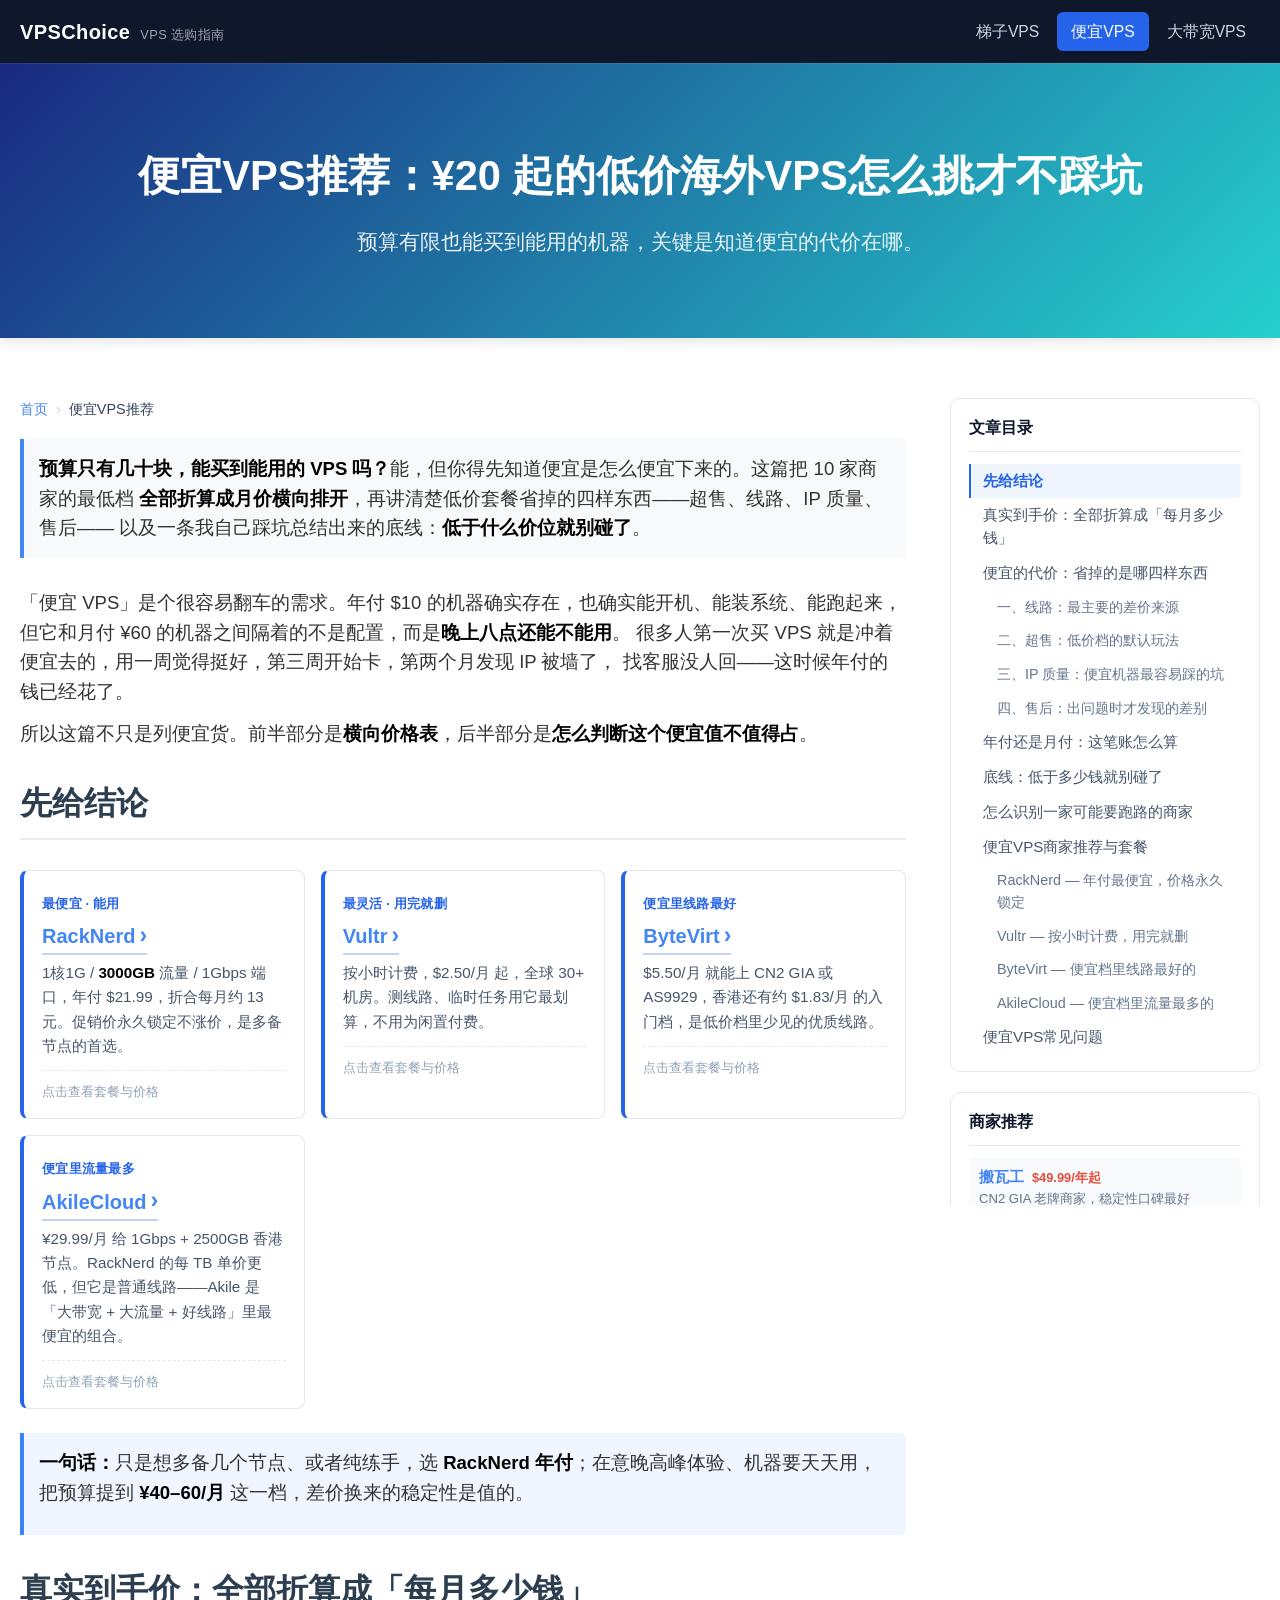
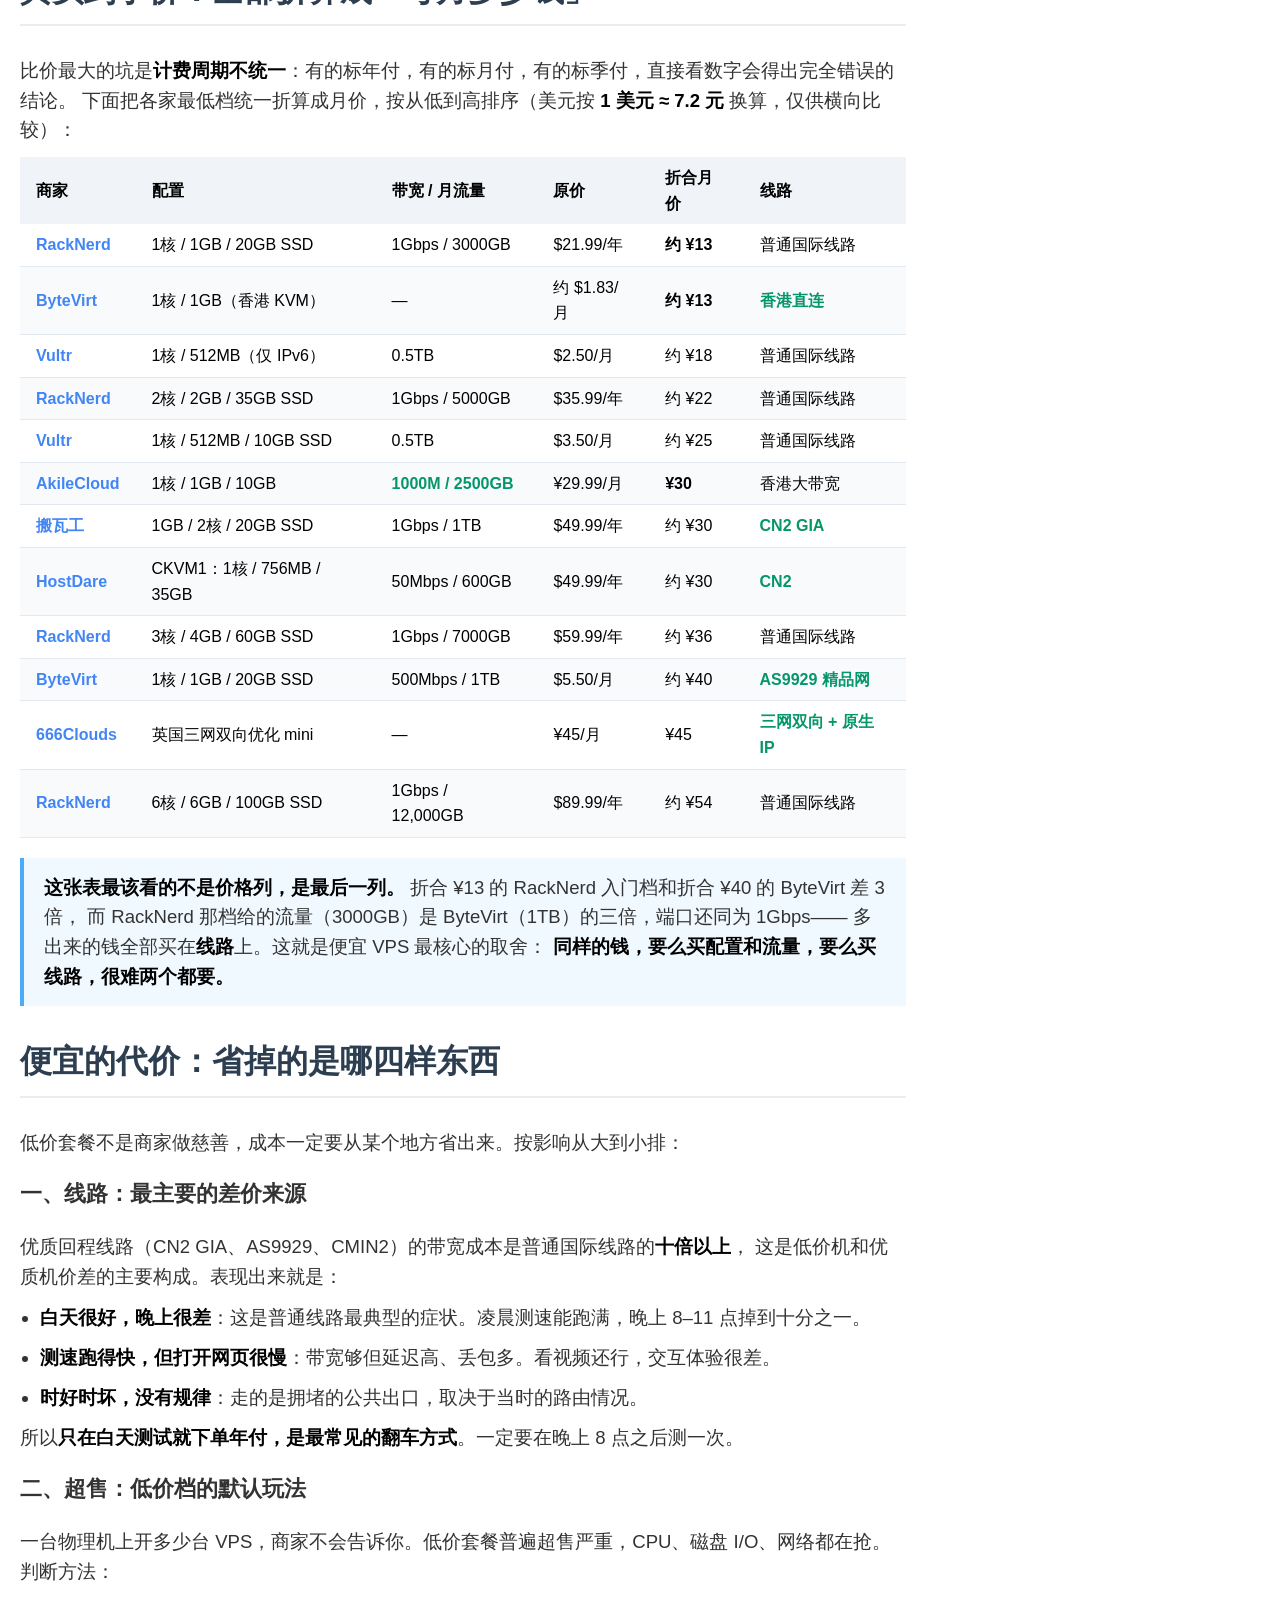
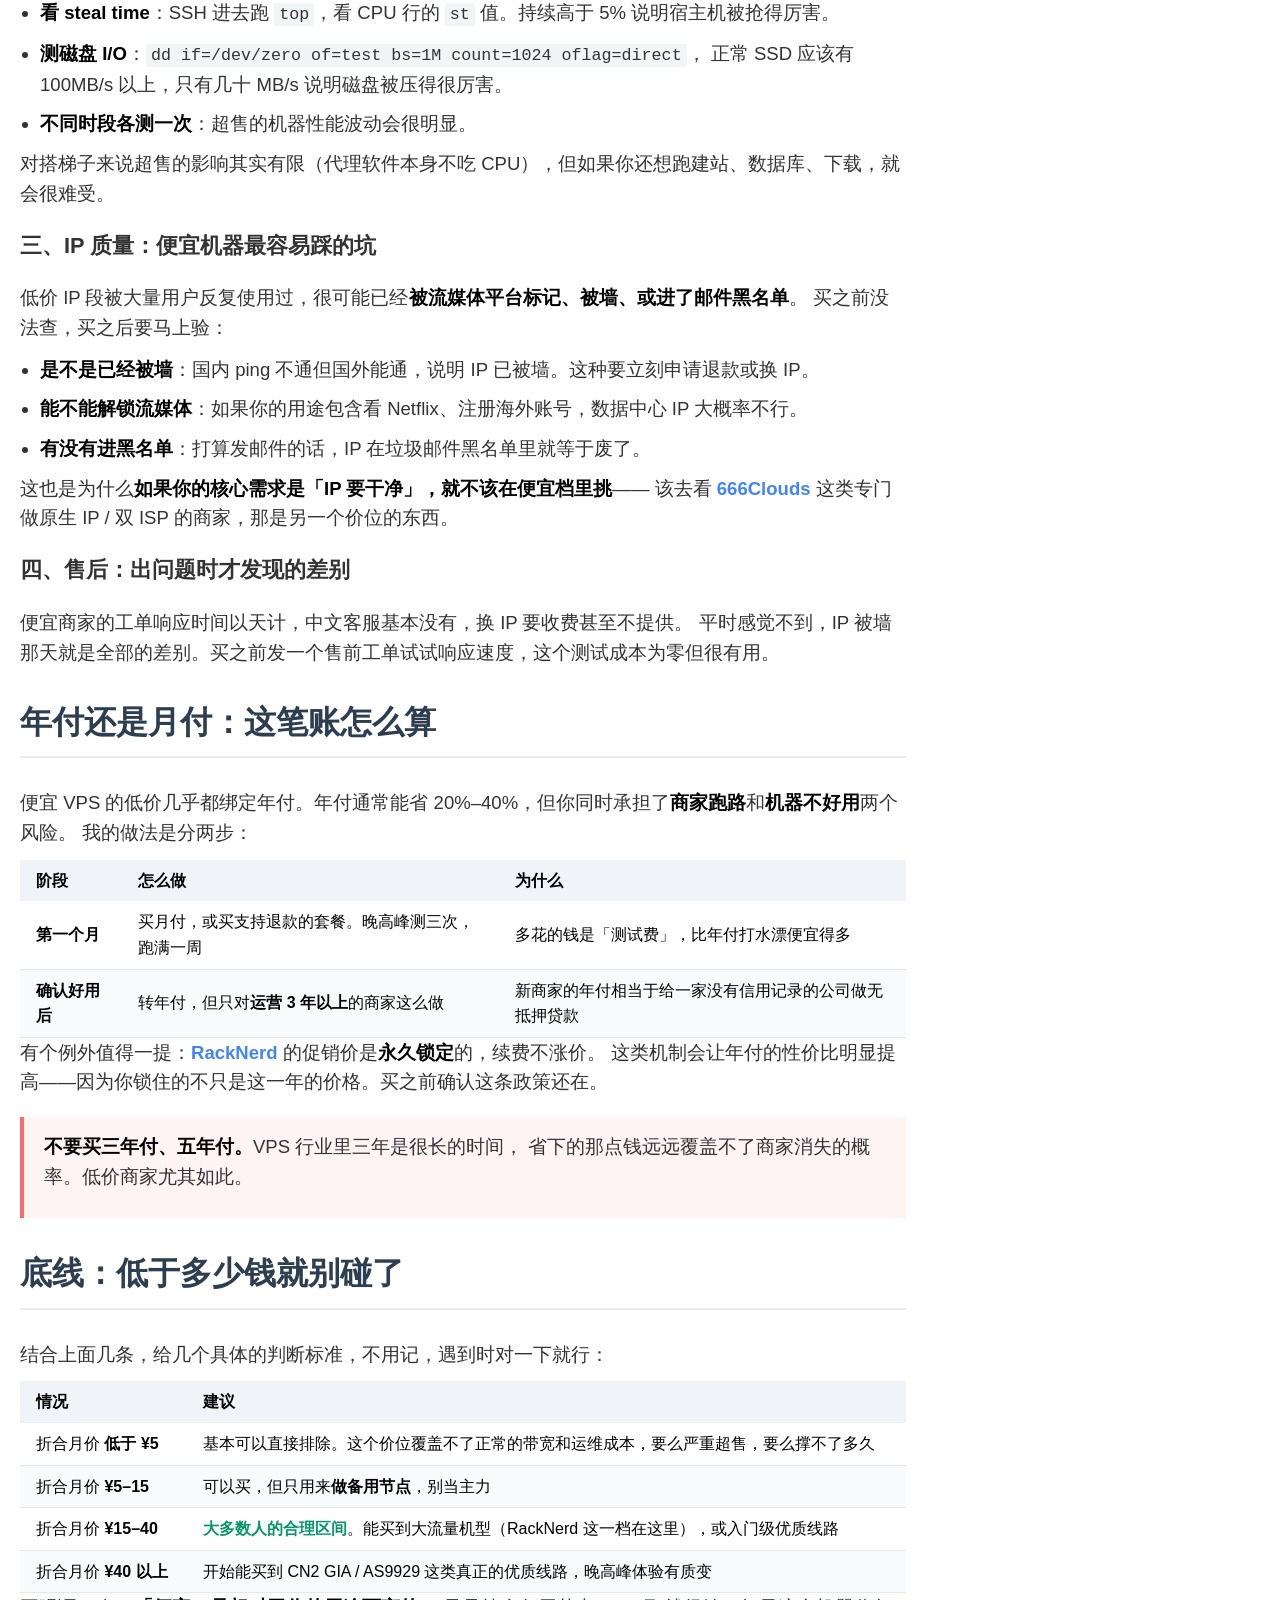
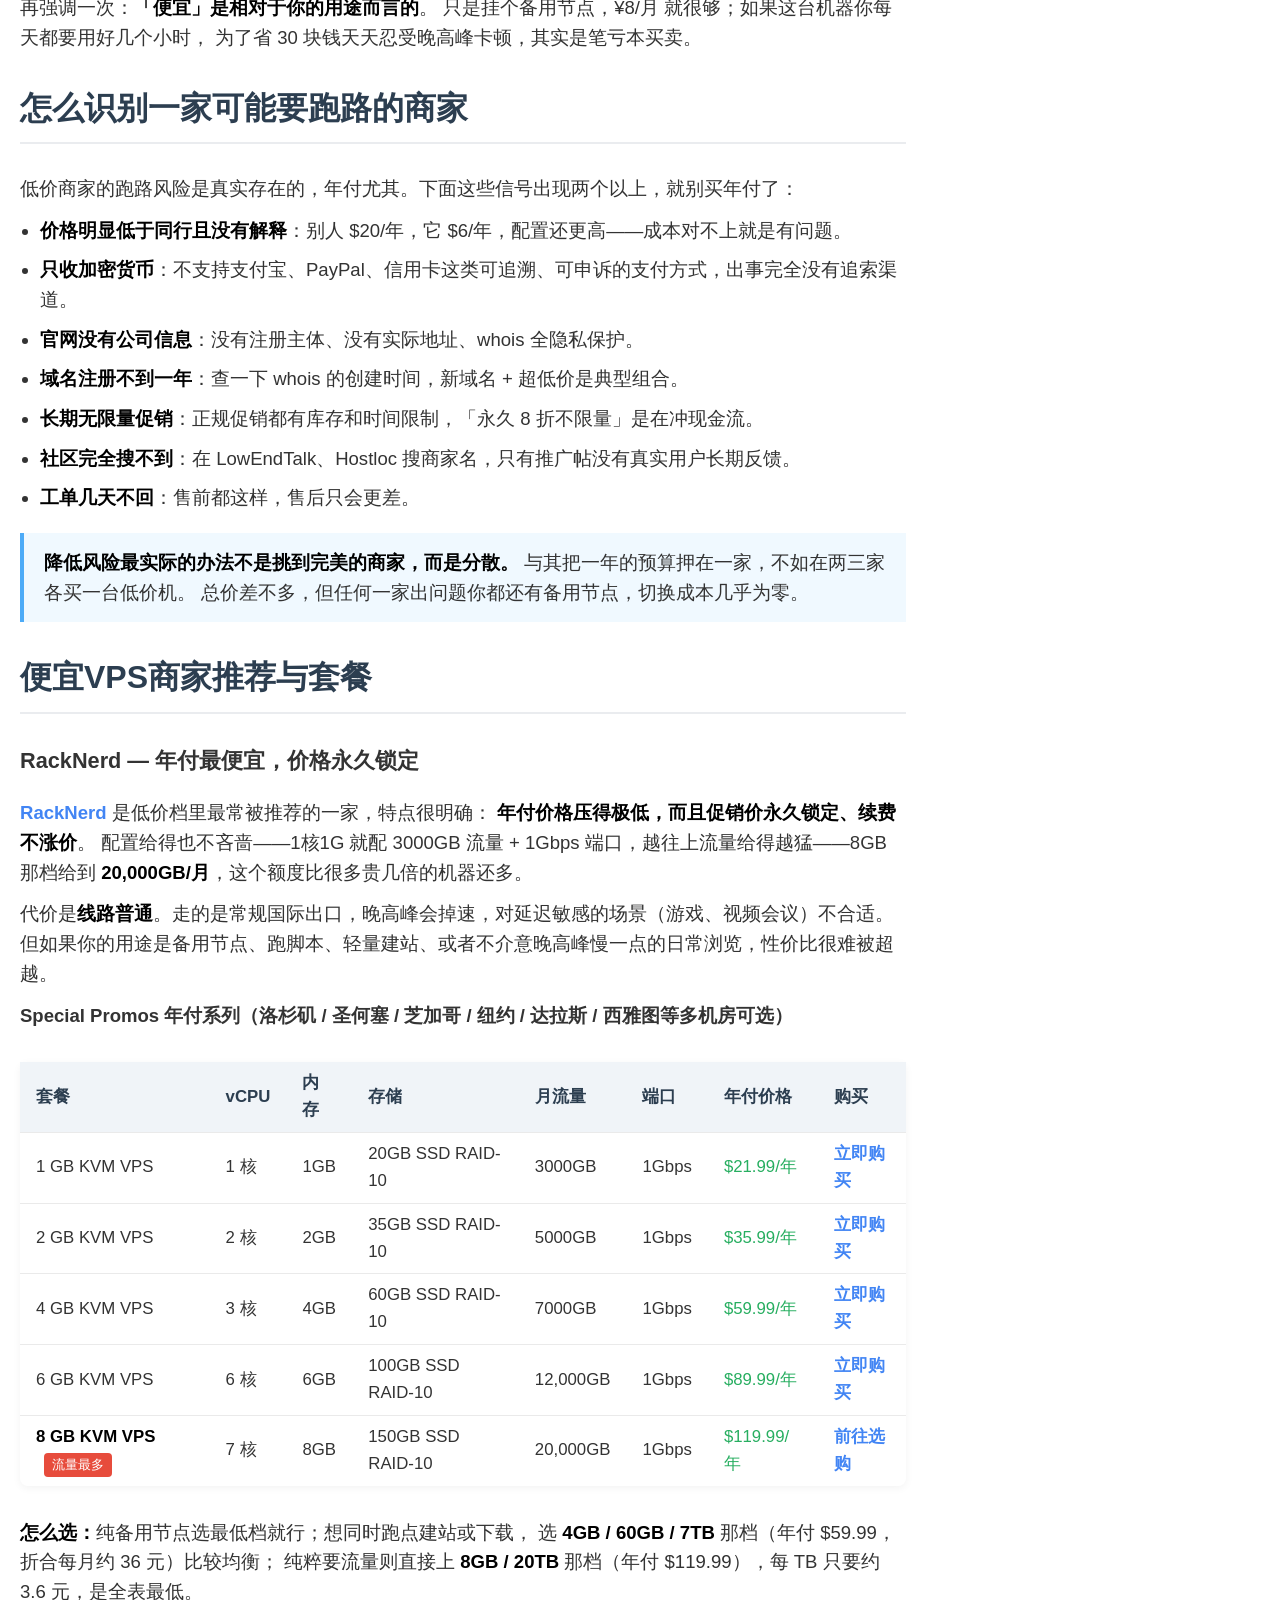
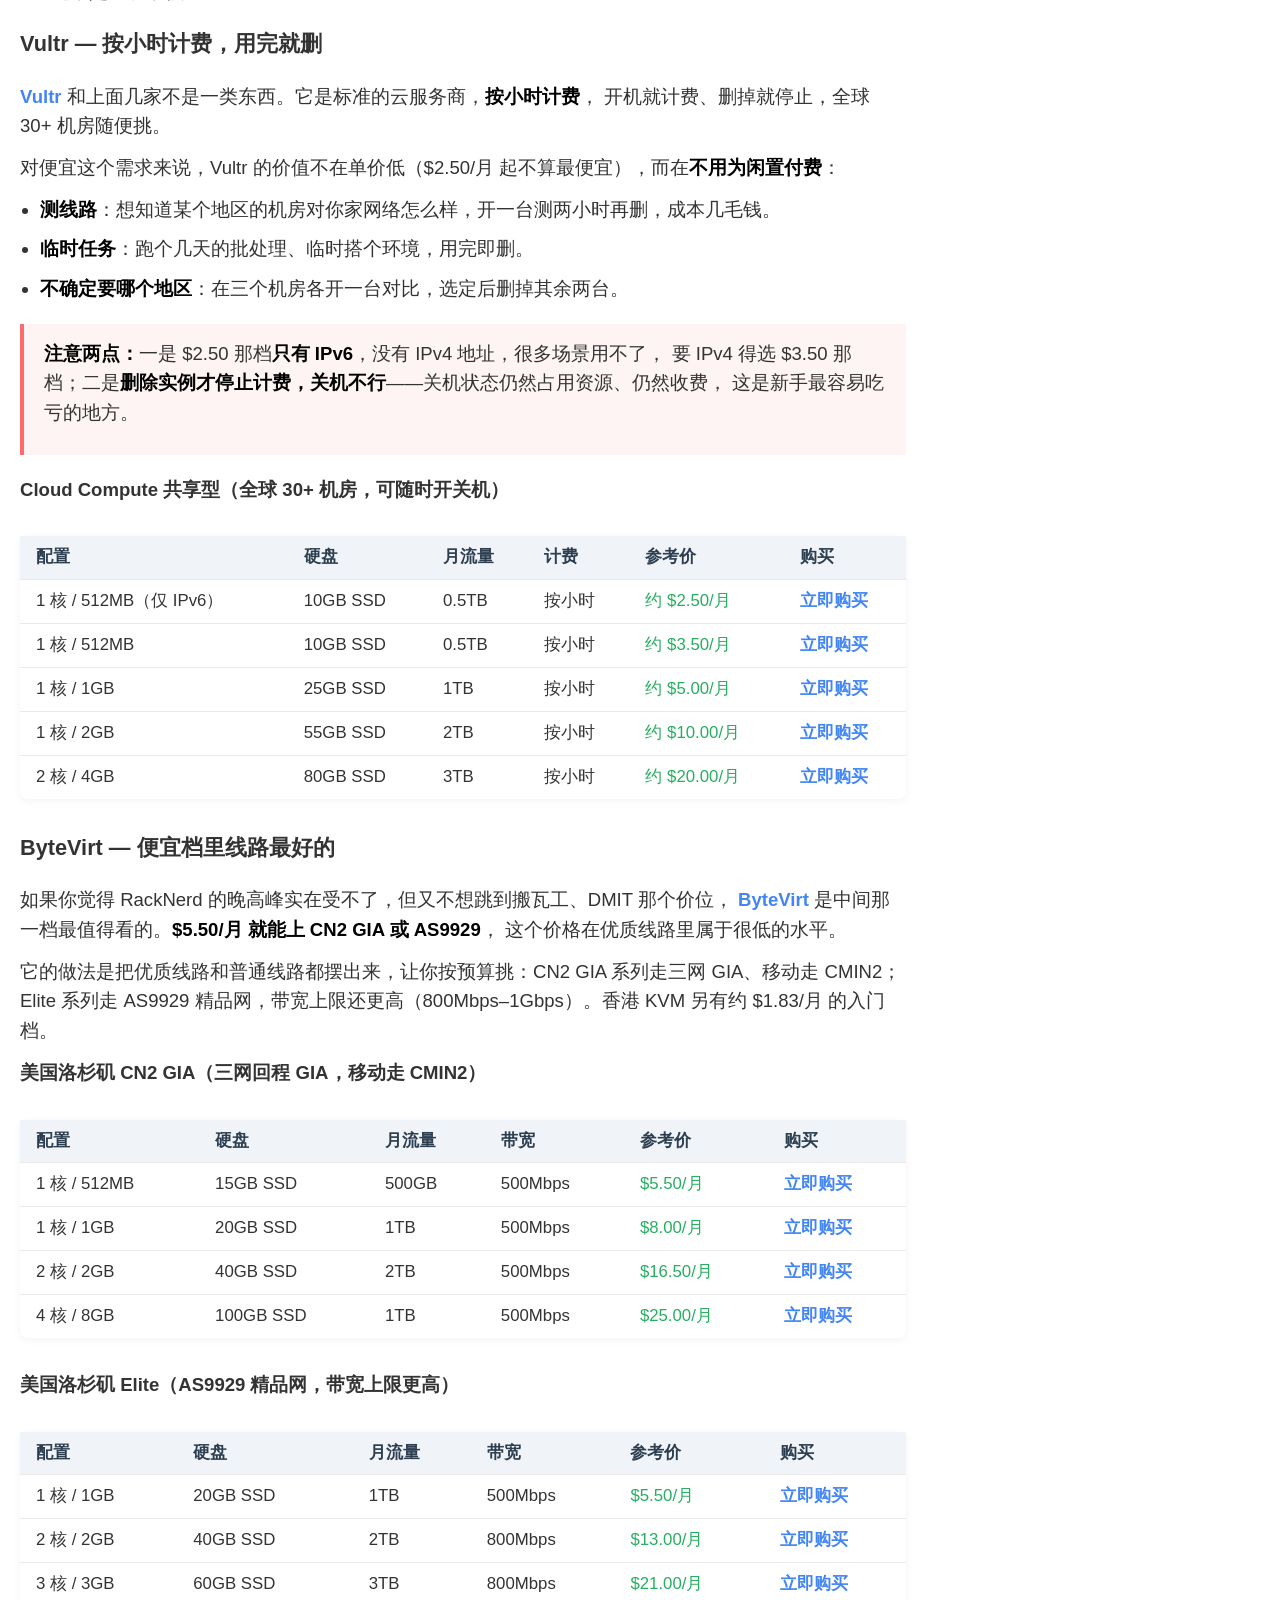
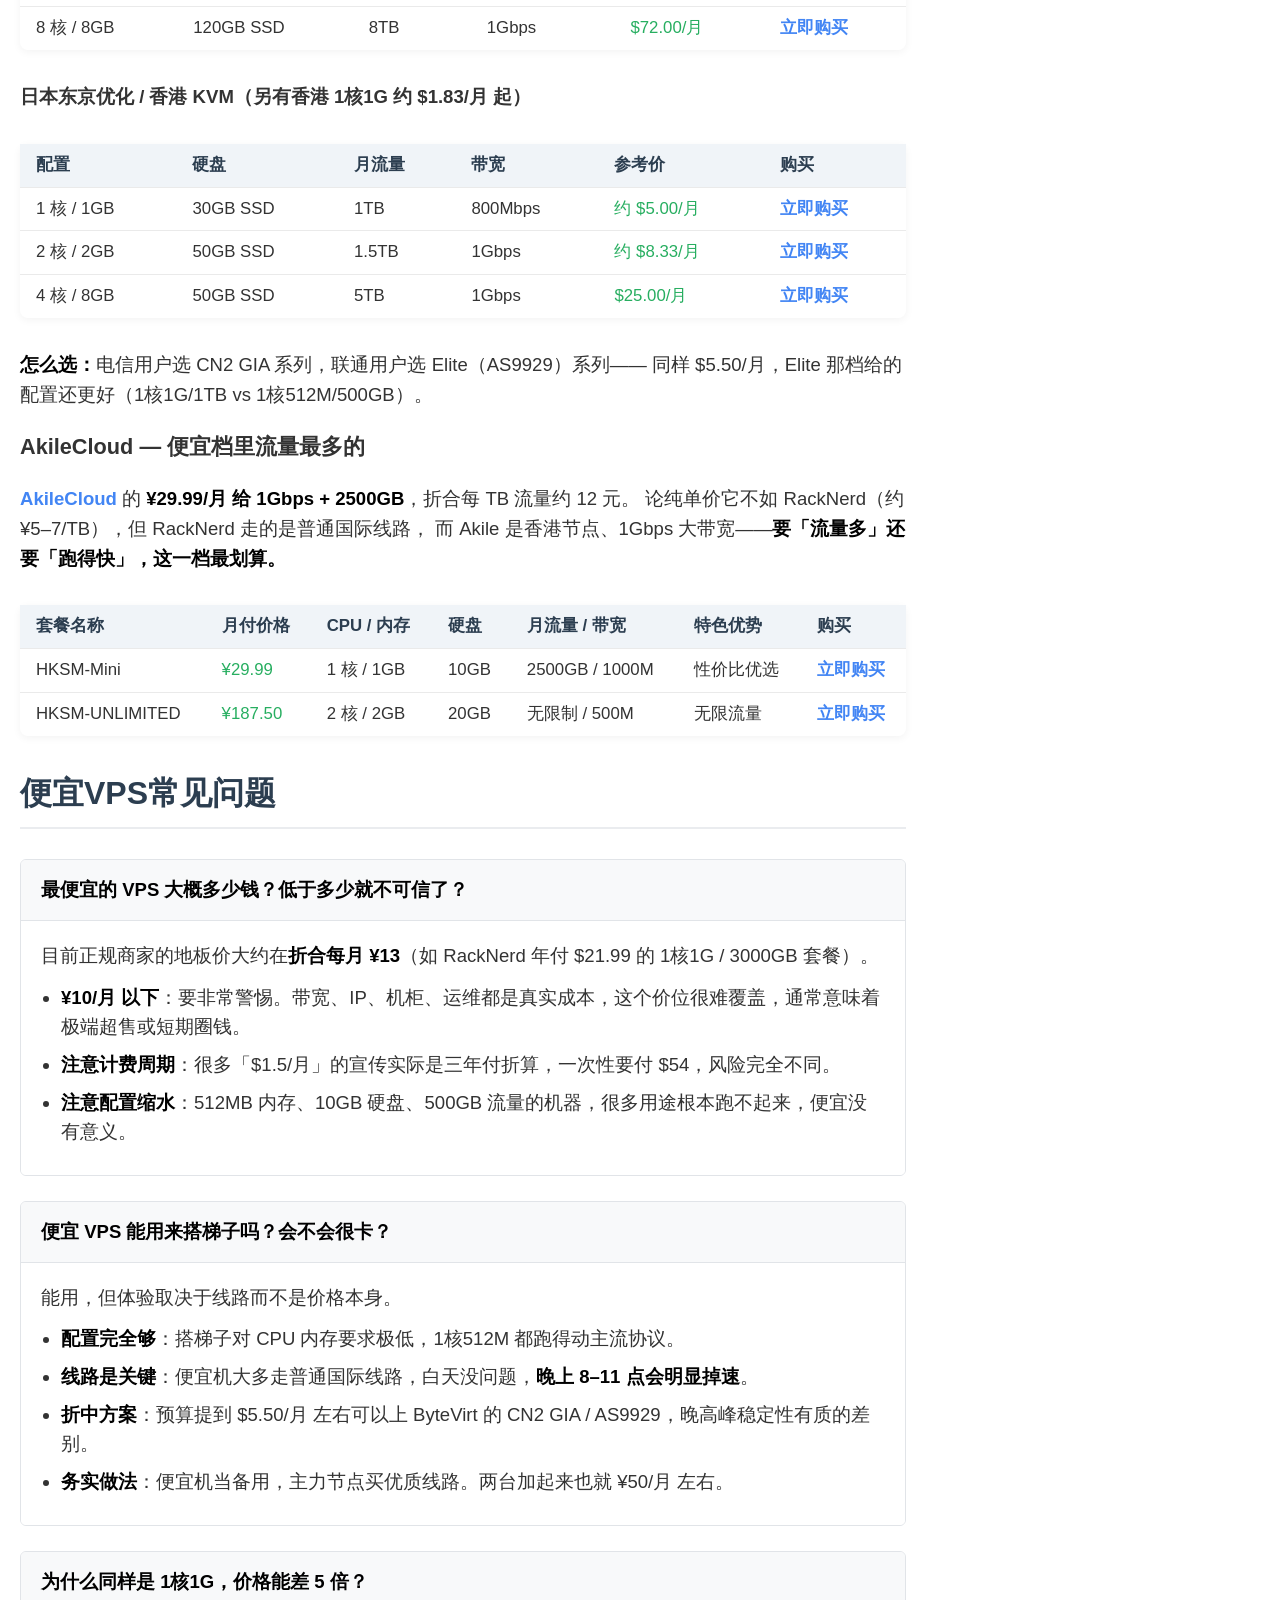
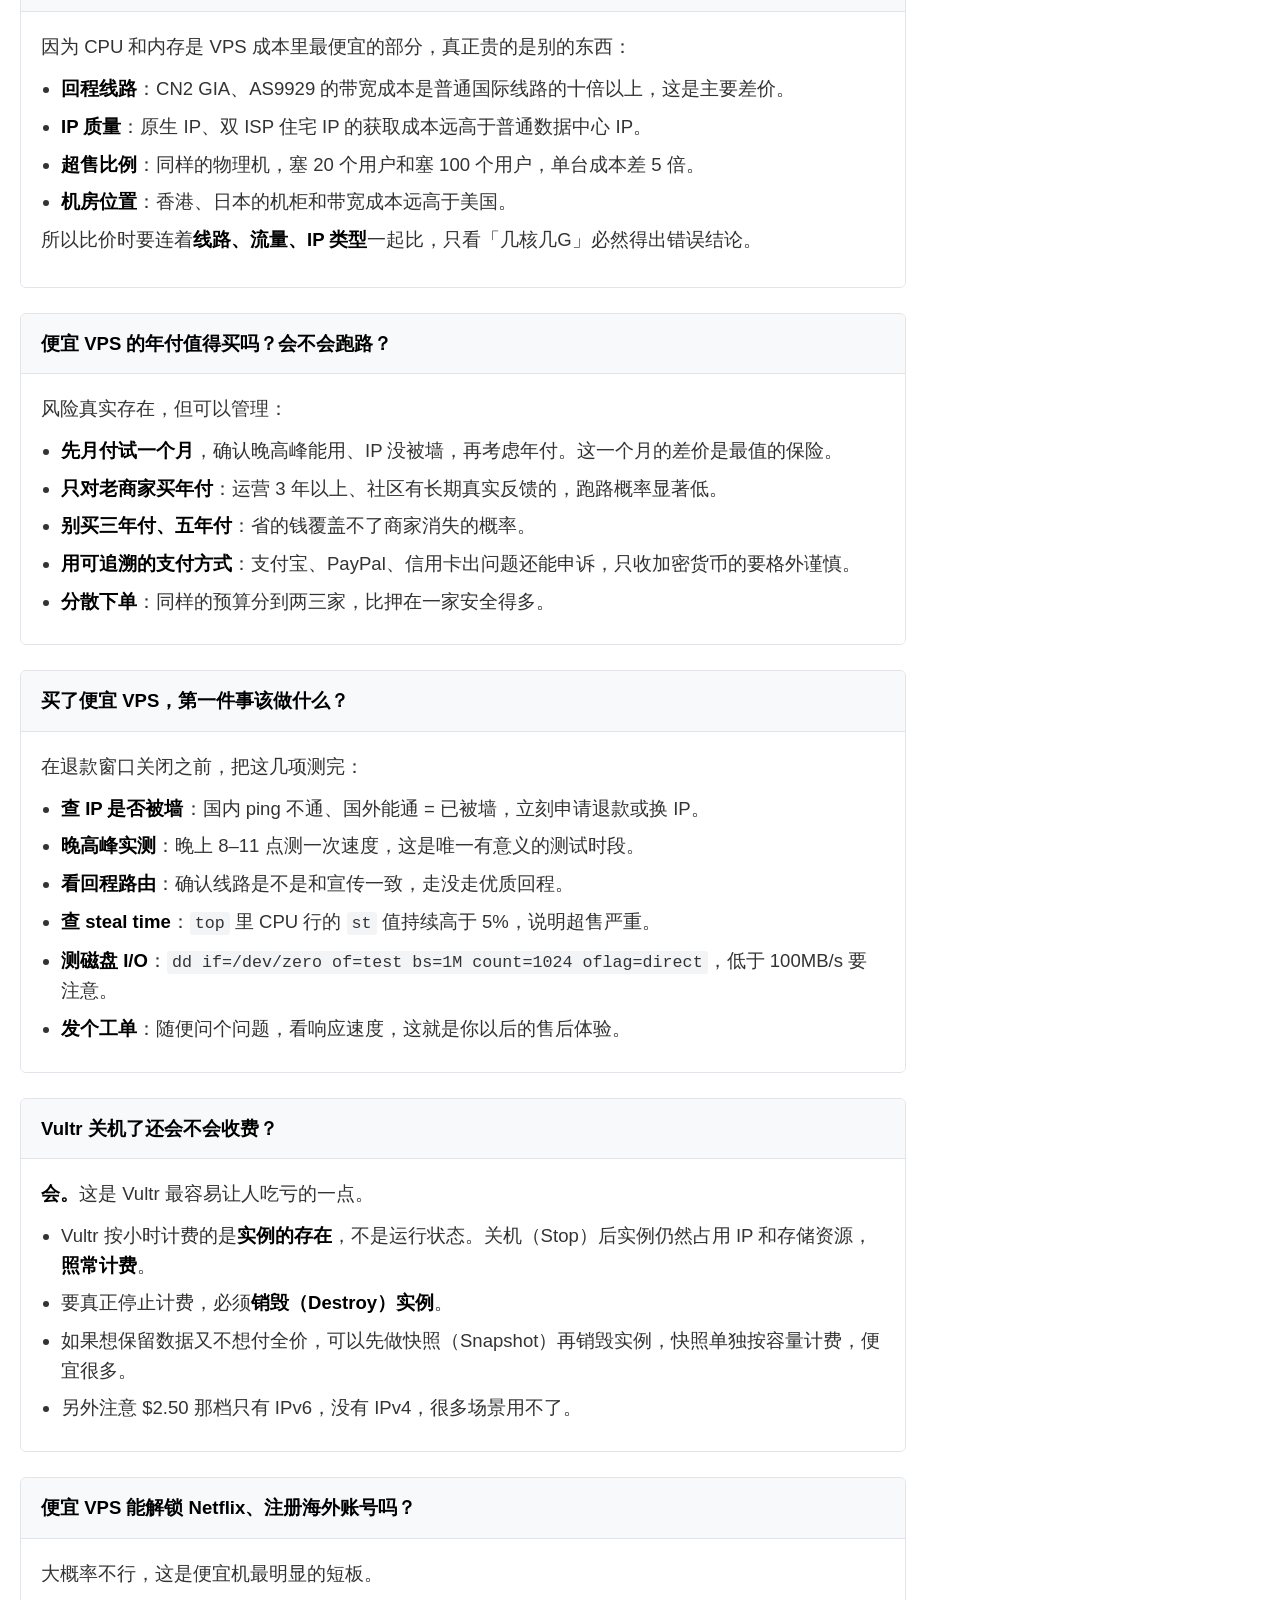
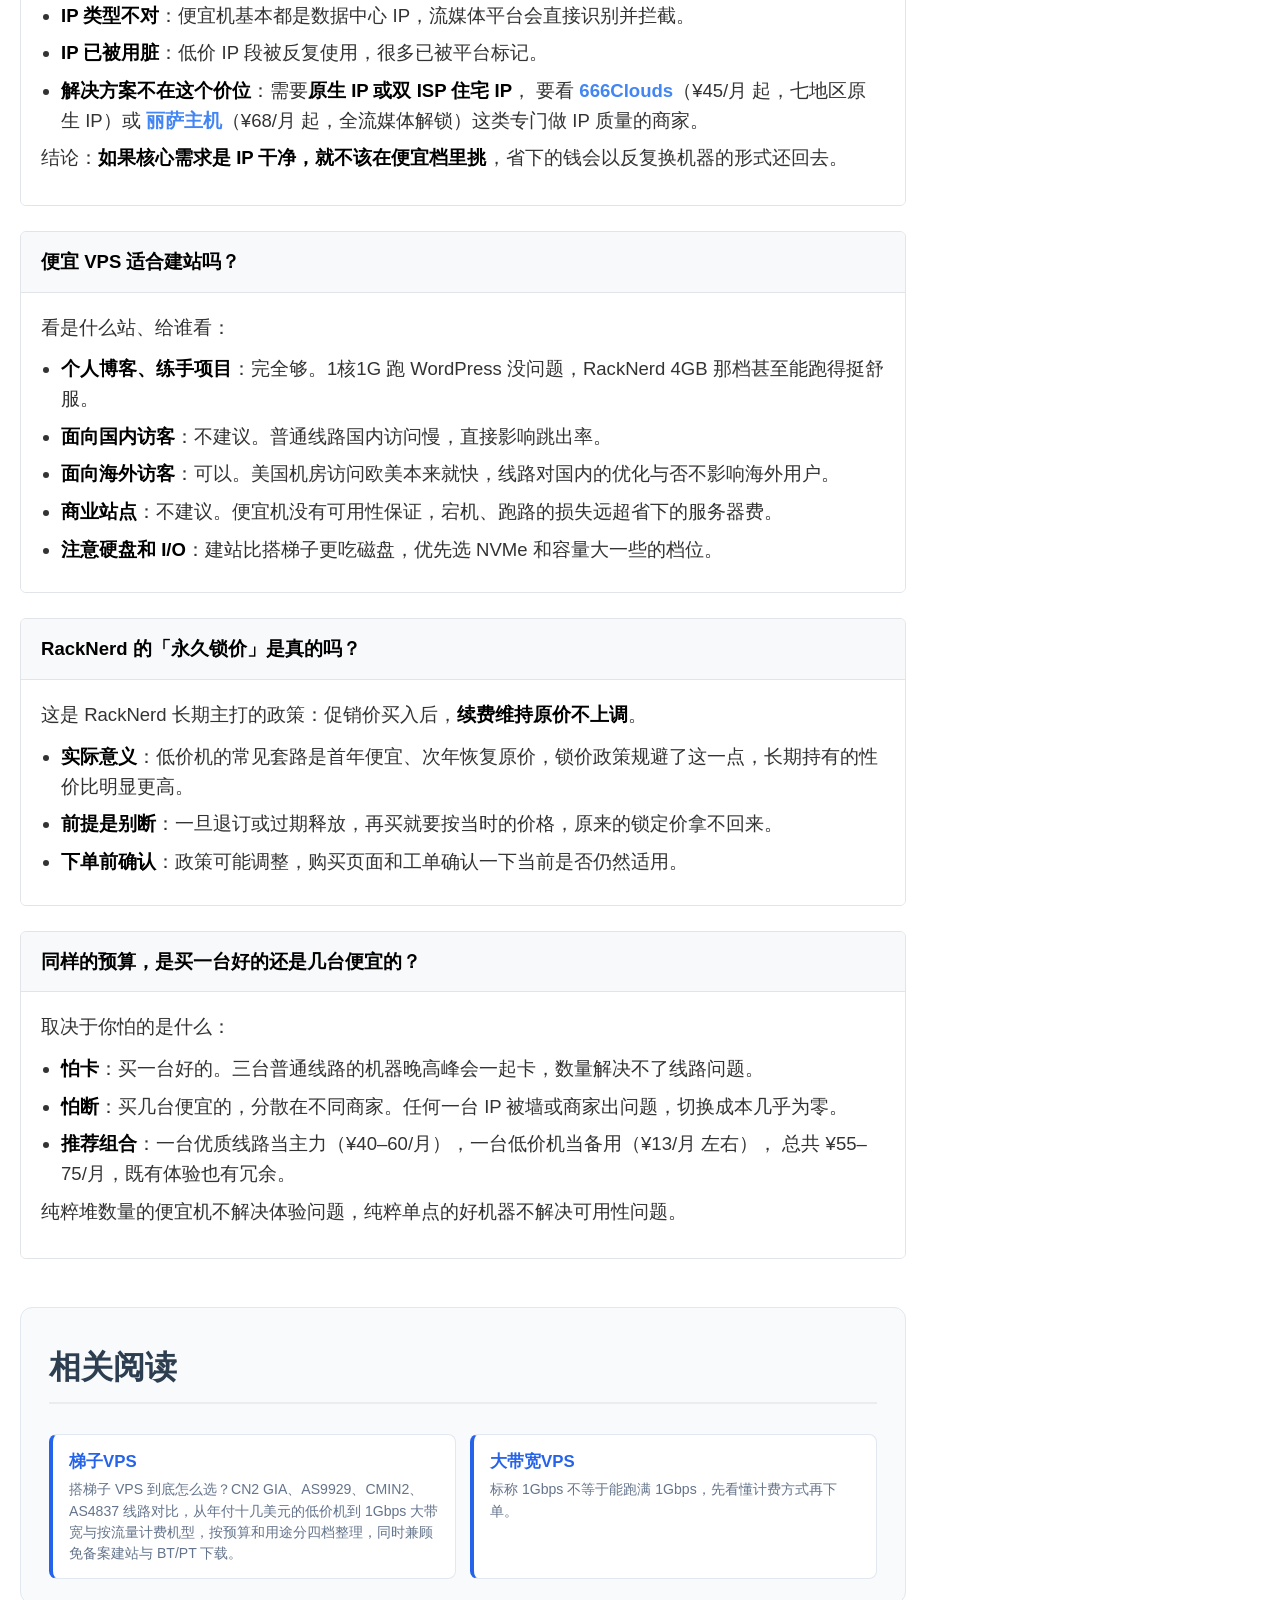
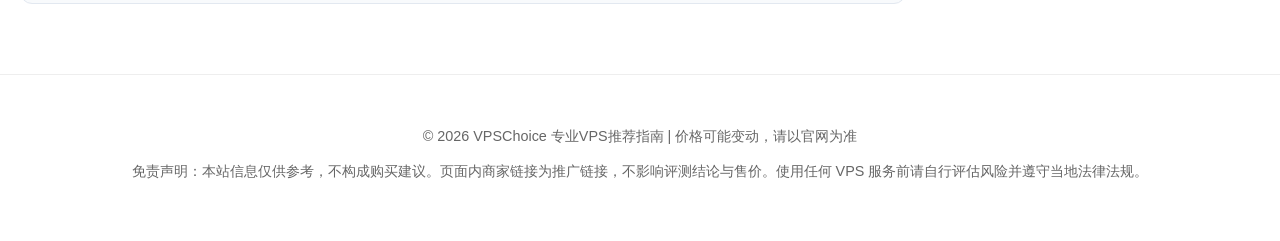
==== commit efe703e8: "fix:新增文章" ====
--- a/cheap-vps/index.html
+++ b/cheap-vps/index.html
@@ -79,7 +79,7 @@
         <div class="pick">
             <span class="pick-label">最便宜 · 能用</span>
             <p class="pick-name"><a href="https://my.racknerd.com/aff.php?aff=15319" target="_blank" rel="noreferrer noopener nofollow sponsored">RackNerd</a></p>
-            <p class="pick-why">1核1G / 3TB 流量，年付约 $13.76，折合每月不到 9 元。促销价永久锁定不涨价，是多备节点的首选。</p>
+            <p class="pick-why">1核1G / <strong>3000GB</strong> 流量 / 1Gbps 端口，年付 $21.99，折合每月约 13 元。促销价永久锁定不涨价，是多备节点的首选。</p>
         </div>
         <div class="pick">
             <span class="pick-label">最灵活 · 用完就删</span>
@@ -94,7 +94,7 @@
         <div class="pick">
             <span class="pick-label">便宜里流量最多</span>
             <p class="pick-name"><a href="https://akile.ai/register?aff_code=6ade96e3-44db-43ae-9cc1-06512ae5d708" target="_blank" rel="noreferrer noopener nofollow sponsored">AkileCloud</a></p>
-            <p class="pick-why">¥29.99/月 给 1Gbps + 2500GB，折合每 TB 约 12 元，在这个价位是流量单价最低的一档。</p>
+            <p class="pick-why">¥29.99/月 给 1Gbps + 2500GB 香港节点。RackNerd 的每 TB 单价更低，但它是普通线路——Akile 是「大带宽 + 大流量 + 好线路」里最便宜的组合。</p>
         </div>
     </div>
     <div class="note">
@@ -125,23 +125,15 @@
                 </tr>
             </thead>
             <tbody>
-                <tr>
+<tr>
                     <td><strong><a href="https://my.racknerd.com/aff.php?aff=15319" target="_blank" rel="noreferrer noopener nofollow sponsored">RackNerd</a></strong></td>
                     <td>1核 / 1GB / 20GB SSD</td>
-                    <td>1Gbps / 3TB</td>
-                    <td>$13.76/年</td>
-                    <td class="price-tag"><strong>约 ¥8</strong></td>
+                    <td>1Gbps / 3000GB</td>
+                    <td>$21.99/年</td>
+                    <td class="price-tag"><strong>约 ¥13</strong></td>
                     <td>普通国际线路</td>
                 </tr>
-                <tr>
-                    <td><a href="https://my.racknerd.com/aff.php?aff=15319" target="_blank" rel="noreferrer noopener nofollow sponsored">RackNerd</a></td>
-                    <td>2核 / 2GB / 35GB SSD</td>
-                    <td>1Gbps / 5TB</td>
-                    <td>$17.66/年</td>
-                    <td class="price-tag">约 ¥11</td>
-                    <td>普通国际线路</td>
-                </tr>
-                <tr>
+<tr>
                     <td><strong><a href="https://vpszhijia.com/recommends/bytevirt" target="_blank" rel="noreferrer noopener nofollow sponsored">ByteVirt</a></strong></td>
                     <td>1核 / 1GB（香港 KVM）</td>
                     <td>—</td>
@@ -149,15 +141,7 @@
                     <td class="price-tag"><strong>约 ¥13</strong></td>
                     <td><span class="good">香港直连</span></td>
                 </tr>
-                <tr>
-                    <td><a href="https://my.racknerd.com/aff.php?aff=15319" target="_blank" rel="noreferrer noopener nofollow sponsored">RackNerd</a></td>
-                    <td>3核 / 3GB / 55GB SSD</td>
-                    <td>1Gbps / 6TB</td>
-                    <td>$26.99/年</td>
-                    <td class="price-tag">约 ¥16</td>
-                    <td>普通国际线路</td>
-                </tr>
-                <tr>
+<tr>
                     <td><strong><a href="https://www.vultr.com/?ref=9912218-9J" target="_blank" rel="noreferrer noopener nofollow sponsored">Vultr</a></strong></td>
                     <td>1核 / 512MB（仅 IPv6）</td>
                     <td>0.5TB</td>
@@ -165,15 +149,15 @@
                     <td class="price-tag">约 ¥18</td>
                     <td>普通国际线路</td>
                 </tr>
-                <tr>
+<tr>
                     <td><a href="https://my.racknerd.com/aff.php?aff=15319" target="_blank" rel="noreferrer noopener nofollow sponsored">RackNerd</a></td>
-                    <td>4核 / 4GB / 80GB SSD</td>
-                    <td>1Gbps / 8TB</td>
-                    <td>$39.99/年</td>
-                    <td class="price-tag">约 ¥24</td>
+                    <td>2核 / 2GB / 35GB SSD</td>
+                    <td>1Gbps / 5000GB</td>
+                    <td>$35.99/年</td>
+                    <td class="price-tag">约 ¥22</td>
                     <td>普通国际线路</td>
                 </tr>
-                <tr>
+<tr>
                     <td><a href="https://www.vultr.com/?ref=9912218-9J" target="_blank" rel="noreferrer noopener nofollow sponsored">Vultr</a></td>
                     <td>1核 / 512MB / 10GB SSD</td>
                     <td>0.5TB</td>
@@ -181,7 +165,7 @@
                     <td class="price-tag">约 ¥25</td>
                     <td>普通国际线路</td>
                 </tr>
-                <tr>
+<tr>
                     <td><strong><a href="https://akile.ai/register?aff_code=6ade96e3-44db-43ae-9cc1-06512ae5d708" target="_blank" rel="noreferrer noopener nofollow sponsored">AkileCloud</a></strong></td>
                     <td>1核 / 1GB / 10GB</td>
                     <td><span class="good">1000M / 2500GB</span></td>
@@ -189,15 +173,15 @@
                     <td class="price-tag"><strong>¥30</strong></td>
                     <td>香港大带宽</td>
                 </tr>
-                <tr>
-                    <td><a href="https://bandwagonhost.com/aff.php?aff=83205" target="_blank" rel="noreferrer noopener nofollow sponsored">搬瓦工</a></td>
+<tr>
+                    <td><a href="https://bwh81.net/aff.php?aff=83205" target="_blank" rel="noreferrer noopener nofollow sponsored">搬瓦工</a></td>
                     <td>1GB / 2核 / 20GB SSD</td>
                     <td>1Gbps / 1TB</td>
                     <td>$49.99/年</td>
                     <td class="price-tag">约 ¥30</td>
                     <td><span class="good">CN2 GIA</span></td>
                 </tr>
-                <tr>
+<tr>
                     <td><a href="https://bill.hostdare.com/aff.php?aff=4226" target="_blank" rel="noreferrer noopener nofollow sponsored">HostDare</a></td>
                     <td>CKVM1：1核 / 756MB / 35GB</td>
                     <td>50Mbps / 600GB</td>
@@ -205,7 +189,15 @@
                     <td class="price-tag">约 ¥30</td>
                     <td><span class="good">CN2</span></td>
                 </tr>
-                <tr>
+<tr>
+                    <td><a href="https://my.racknerd.com/aff.php?aff=15319" target="_blank" rel="noreferrer noopener nofollow sponsored">RackNerd</a></td>
+                    <td>3核 / 4GB / 60GB SSD</td>
+                    <td>1Gbps / 7000GB</td>
+                    <td>$59.99/年</td>
+                    <td class="price-tag">约 ¥36</td>
+                    <td>普通国际线路</td>
+                </tr>
+<tr>
                     <td><a href="https://vpszhijia.com/recommends/bytevirt" target="_blank" rel="noreferrer noopener nofollow sponsored">ByteVirt</a></td>
                     <td>1核 / 1GB / 20GB SSD</td>
                     <td>500Mbps / 1TB</td>
@@ -213,7 +205,7 @@
                     <td class="price-tag">约 ¥40</td>
                     <td><span class="good">AS9929 精品网</span></td>
                 </tr>
-                <tr>
+<tr>
                     <td><a href="https://www.666clouds.com/aff.php?aff=4601" target="_blank" rel="noreferrer noopener nofollow sponsored">666Clouds</a></td>
                     <td>英国三网双向优化 mini</td>
                     <td>—</td>
@@ -221,15 +213,24 @@
                     <td class="price-tag">¥45</td>
                     <td><span class="good">三网双向 + 原生 IP</span></td>
                 </tr>
+<tr>
+                    <td><a href="https://my.racknerd.com/aff.php?aff=15319" target="_blank" rel="noreferrer noopener nofollow sponsored">RackNerd</a></td>
+                    <td>6核 / 6GB / 100GB SSD</td>
+                    <td>1Gbps / 12,000GB</td>
+                    <td>$89.99/年</td>
+                    <td class="price-tag">约 ¥54</td>
+                    <td>普通国际线路</td>
+                </tr>
             </tbody>
         </table>
     </div>
     <div class="tip">
         <p>
             <strong>这张表最该看的不是价格列，是最后一列。</strong>
-            折合 ¥8 的 RackNerd 和折合 ¥40 的 ByteVirt 差 5 倍，配置上 RackNerd 还给得更多（4核4G/8TB vs 1核1G/1TB）——
+            折合 ¥13 的 RackNerd 入门档和折合 ¥40 的 ByteVirt 差 3 倍，
+            而 RackNerd 那档给的流量（3000GB）是 ByteVirt（1TB）的三倍，端口还同为 1Gbps——
             多出来的钱全部买在<strong>线路</strong>上。这就是便宜 VPS 最核心的取舍：
-            <strong>同样的钱，要么买配置，要么买线路，很难两个都要。</strong>
+            <strong>同样的钱，要么买配置和流量，要么买线路，很难两个都要。</strong>
         </p>
     </div>
 </section>
@@ -348,11 +349,11 @@
                 </tr>
                 <tr>
                     <td>折合月价 <strong>¥5–15</strong></td>
-                    <td>可以买，但只用来<strong>做备用节点</strong>，别当主力。RackNerd 这一档属于这里</td>
+                    <td>可以买，但只用来<strong>做备用节点</strong>，别当主力</td>
                 </tr>
                 <tr>
                     <td>折合月价 <strong>¥15–40</strong></td>
-                    <td><span class="good">大多数人的合理区间</span>。能买到 1Gbps 大流量，或者入门级优质线路</td>
+                    <td><span class="good">大多数人的合理区间</span>。能买到大流量机型（RackNerd 这一档在这里），或入门级优质线路</td>
                 </tr>
                 <tr>
                     <td>折合月价 <strong>¥40 以上</strong></td>
@@ -396,35 +397,27 @@
     <p>
         <a href="https://my.racknerd.com/aff.php?aff=15319" target="_blank" rel="noreferrer noopener nofollow sponsored">RackNerd</a> 是低价档里最常被推荐的一家，特点很明确：
         <strong>年付价格压得极低，而且促销价永久锁定、续费不涨价</strong>。
-        配置给得也不吝啬——1核1G 就配 3TB 流量、1Gbps 带宽，这个流量额度比很多贵几倍的机器还多。
+        配置给得也不吝啬——1核1G 就配 3000GB 流量 + 1Gbps 端口，越往上流量给得越猛——8GB 那档给到 <strong>20,000GB/月</strong>，这个额度比很多贵几倍的机器还多。
     </p>
     <p>
         代价是<strong>线路普通</strong>。走的是常规国际出口，晚高峰会掉速，对延迟敏感的场景（游戏、视频会议）不合适。
         但如果你的用途是备用节点、跑脚本、轻量建站、或者不介意晚高峰慢一点的日常浏览，性价比很难被超越。
     </p>
-    <b>标准 KVM 系列（洛杉矶 / 圣何塞 / 芝加哥 / 纽约 / 达拉斯 / 西雅图等）</b>
+    <b>Special Promos 年付系列（洛杉矶 / 圣何塞 / 芝加哥 / 纽约 / 达拉斯 / 西雅图等多机房可选）</b>
                             <table class="provider-table">
-                                <thead><tr><th>配置</th><th>硬盘</th><th>月流量</th><th>带宽</th><th>参考价（年付）</th><th>购买</th></tr></thead>
+                                <thead><tr><th>套餐</th><th>vCPU</th><th>内存</th><th>存储</th><th>月流量</th><th>端口</th><th>年付价格</th><th>购买</th></tr></thead>
                                 <tbody>
-                                    <tr><td>1 核 / 1GB</td><td>20GB SSD</td><td>3TB</td><td>1Gbps</td><td class="price-tag">约 $13.76/年</td><td class="rating"><a href="https://my.racknerd.com/aff.php?aff=15319" target="_blank" rel="noreferrer noopener nofollow sponsored">立即购买</a></td></tr>
-                                    <tr><td>2 核 / 2GB</td><td>35GB SSD</td><td>5TB</td><td>1Gbps</td><td class="price-tag">约 $17.66/年</td><td class="rating"><a href="https://my.racknerd.com/aff.php?aff=15319" target="_blank" rel="noreferrer noopener nofollow sponsored">立即购买</a></td></tr>
-                                    <tr><td>3 核 / 3GB</td><td>55GB SSD</td><td>6TB</td><td>1Gbps</td><td class="price-tag">约 $26.99/年</td><td class="rating"><a href="https://my.racknerd.com/aff.php?aff=15319" target="_blank" rel="noreferrer noopener nofollow sponsored">立即购买</a></td></tr>
-                                    <tr><td>4 核 / 4GB</td><td>80GB SSD</td><td>8TB</td><td>1Gbps</td><td class="price-tag">约 $39.99/年</td><td class="rating"><a href="https://my.racknerd.com/aff.php?aff=15319" target="_blank" rel="noreferrer noopener nofollow sponsored">立即购买</a></td></tr>
+                                    <tr><td>1 GB KVM VPS</td><td>1 核</td><td>1GB</td><td>20GB SSD RAID-10</td><td>3000GB</td><td>1Gbps</td><td class="price-tag">$21.99/年</td><td class="rating"><a href="https://my.racknerd.com/aff.php?aff=15319&amp;pid=952" target="_blank" rel="noreferrer noopener nofollow sponsored">立即购买</a></td></tr>
+                                    <tr><td>2 GB KVM VPS</td><td>2 核</td><td>2GB</td><td>35GB SSD RAID-10</td><td>5000GB</td><td>1Gbps</td><td class="price-tag">$35.99/年</td><td class="rating"><a href="https://my.racknerd.com/aff.php?aff=15319&amp;pid=953" target="_blank" rel="noreferrer noopener nofollow sponsored">立即购买</a></td></tr>
+                                    <tr><td>4 GB KVM VPS</td><td>3 核</td><td>4GB</td><td>60GB SSD RAID-10</td><td>7000GB</td><td>1Gbps</td><td class="price-tag">$59.99/年</td><td class="rating"><a href="https://my.racknerd.com/aff.php?aff=15319&amp;pid=954" target="_blank" rel="noreferrer noopener nofollow sponsored">立即购买</a></td></tr>
+                                    <tr><td>6 GB KVM VPS</td><td>6 核</td><td>6GB</td><td>100GB SSD RAID-10</td><td>12,000GB</td><td>1Gbps</td><td class="price-tag">$89.99/年</td><td class="rating"><a href="https://my.racknerd.com/aff.php?aff=15319&amp;pid=955" target="_blank" rel="noreferrer noopener nofollow sponsored">立即购买</a></td></tr>
+                                    <tr><td><strong>8 GB KVM VPS</strong><span class="recommended-badge">流量最多</span></td><td>7 核</td><td>8GB</td><td>150GB SSD RAID-10</td><td>20,000GB</td><td>1Gbps</td><td class="price-tag">$119.99/年</td><td class="rating"><a href="https://my.racknerd.com/aff.php?aff=15319" target="_blank" rel="noreferrer noopener nofollow sponsored">前往选购</a></td></tr>
                                 </tbody>
                             </table>
-                            <b>AMD Ryzen 高性能系列（阿什本 / 圣何塞）</b>
-                            <table class="provider-table">
-                                <thead><tr><th>配置</th><th>硬盘</th><th>月流量</th><th>带宽</th><th>参考价（年付）</th><th>购买</th></tr></thead>
-                                <tbody>
-                                    <tr><td>1 核 / 1.5GB</td><td>30GB NVMe</td><td>2.5TB</td><td>1Gbps</td><td class="price-tag">约 $19.00/年</td><td class="rating"><a href="https://my.racknerd.com/aff.php?aff=15319" target="_blank" rel="noreferrer noopener nofollow sponsored">立即购买</a></td></tr>
-                                    <tr><td>2 核 / 2GB</td><td>40GB NVMe</td><td>4TB</td><td>1Gbps</td><td class="price-tag">约 $29.00/年</td><td class="rating"><a href="https://my.racknerd.com/aff.php?aff=15319" target="_blank" rel="noreferrer noopener nofollow sponsored">立即购买</a></td></tr>
-                                    <tr><td>2 核 / 4GB</td><td>65GB NVMe</td><td>6TB</td><td>1Gbps</td><td class="price-tag">约 $55.88/年</td><td class="rating"><a href="https://my.racknerd.com/aff.php?aff=15319" target="_blank" rel="noreferrer noopener nofollow sponsored">立即购买</a></td></tr>
-                                </tbody>
-                            </table>
     <p>
         <strong>怎么选：</strong>纯备用节点选最低档就行；想同时跑点建站或下载，
-        选 <strong>3核3G / 6TB</strong> 那档（年付约 $26.99，折合每月 16 元）最划算。
-        AMD Ryzen 系列贵一些但用的是 NVMe 硬盘，I/O 明显更好，适合跑数据库。
+        选 <strong>4GB / 60GB / 7TB</strong> 那档（年付 $59.99，折合每月约 36 元）比较均衡；
+        纯粹要流量则直接上 <strong>8GB / 20TB</strong> 那档（年付 $119.99），每 TB 只要约 3.6 元，是全表最低。
     </p>
 
     <h3 id="pick-vultr">Vultr — 按小时计费，用完就删</h3>
@@ -505,9 +498,9 @@
 
     <h3 id="pick-akile">AkileCloud — 便宜档里流量最多的</h3>
     <p>
-        <a href="https://akile.ai/register?aff_code=6ade96e3-44db-43ae-9cc1-06512ae5d708" target="_blank" rel="noreferrer noopener nofollow sponsored">AkileCloud</a> 的 <strong>¥29.99/月 给 1Gbps + 2500GB</strong>，
-        折合每 TB 流量约 12 元，是这个价位里流量单价最低的。如果你的需求是看视频、跑下载这种吃流量的场景，
-        它比同价位按「带宽小、流量少」配置的机器实用得多。
+        <a href="https://akile.ai/register?aff_code=6ade96e3-44db-43ae-9cc1-06512ae5d708" target="_blank" rel="noreferrer noopener nofollow sponsored">AkileCloud</a> 的 <strong>¥29.99/月 给 1Gbps + 2500GB</strong>，折合每 TB 流量约 12 元。
+        论纯单价它不如 RackNerd（约 ¥5–7/TB），但 RackNerd 走的是普通国际线路，
+        而 Akile 是香港节点、1Gbps 大带宽——<strong>要「流量多」还要「跑得快」，这一档最划算。</strong>
     </p>
     <table class="provider-table">
                                 <thead><tr><th>套餐名称</th><th>月付价格</th><th>CPU / 内存</th><th>硬盘</th><th>月流量 / 带宽</th><th>特色优势</th><th>购买</th></tr></thead>
@@ -524,9 +517,9 @@
     <div class="faq-item">
         <div class="faq-question">最便宜的 VPS 大概多少钱？低于多少就不可信了？</div>
         <div class="faq-answer">
-            <p>目前正规商家的地板价大约在<strong>折合每月 ¥8–10</strong>（如 RackNerd 年付约 $13.76 的 1核1G 套餐）。</p>
+            <p>目前正规商家的地板价大约在<strong>折合每月 ¥13</strong>（如 RackNerd 年付 $21.99 的 1核1G / 3000GB 套餐）。</p>
             <ul>
-                <li><strong>¥5/月 以下</strong>：要非常警惕。带宽、IP、机柜、运维都是真实成本，这个价位很难覆盖，通常意味着极端超售或短期圈钱。</li>
+                <li><strong>¥10/月 以下</strong>：要非常警惕。带宽、IP、机柜、运维都是真实成本，这个价位很难覆盖，通常意味着极端超售或短期圈钱。</li>
                 <li><strong>注意计费周期</strong>：很多「$1.5/月」的宣传实际是三年付折算，一次性要付 $54，风险完全不同。</li>
                 <li><strong>注意配置缩水</strong>：512MB 内存、10GB 硬盘、500GB 流量的机器，很多用途根本跑不起来，便宜没有意义。</li>
             </ul>
@@ -621,7 +614,7 @@
         <div class="faq-answer">
             <p>看是什么站、给谁看：</p>
             <ul>
-                <li><strong>个人博客、练手项目</strong>：完全够。1核1G 跑 WordPress 没问题，RackNerd 3核3G 那档甚至能跑得挺舒服。</li>
+                <li><strong>个人博客、练手项目</strong>：完全够。1核1G 跑 WordPress 没问题，RackNerd 4GB 那档甚至能跑得挺舒服。</li>
                 <li><strong>面向国内访客</strong>：不建议。普通线路国内访问慢，直接影响跳出率。</li>
                 <li><strong>面向海外访客</strong>：可以。美国机房访问欧美本来就快，线路对国内的优化与否不影响海外用户。</li>
                 <li><strong>商业站点</strong>：不建议。便宜机没有可用性保证，宕机、跑路的损失远超省下的服务器费。</li>
@@ -649,8 +642,8 @@
             <ul>
                 <li><strong>怕卡</strong>：买一台好的。三台普通线路的机器晚高峰会一起卡，数量解决不了线路问题。</li>
                 <li><strong>怕断</strong>：买几台便宜的，分散在不同商家。任何一台 IP 被墙或商家出问题，切换成本几乎为零。</li>
-                <li><strong>推荐组合</strong>：一台优质线路当主力（¥40–60/月），一台低价机当备用（¥10/月 左右），
-                    总共 ¥50–70/月，既有体验也有冗余。</li>
+                <li><strong>推荐组合</strong>：一台优质线路当主力（¥40–60/月），一台低价机当备用（¥13/月 左右），
+                    总共 ¥55–75/月，既有体验也有冗余。</li>
             </ul>
             <p>纯粹堆数量的便宜机不解决体验问题，纯粹单点的好机器不解决可用性问题。</p>
         </div>
@@ -694,7 +687,7 @@
             <h2 class="side-title">商家推荐</h2>
             <ul class="pv-list">
                 <li>
-                    <a href="https://bandwagonhost.com/aff.php?aff=83205" target="_blank" rel="noreferrer noopener nofollow sponsored">搬瓦工</a><span class="pv-price">$49.99/年起</span>
+                    <a href="https://bwh81.net/aff.php?aff=83205" target="_blank" rel="noreferrer noopener nofollow sponsored">搬瓦工</a><span class="pv-price">$49.99/年起</span>
                     <span class="pv-tag">CN2 GIA 老牌商家，稳定性口碑最好</span>
                 </li>
                 <li>
@@ -714,8 +707,8 @@
                     <span class="pv-tag">七大地区原生 IP / 双 ISP，线路可挑</span>
                 </li>
                 <li>
-                    <a href="https://my.racknerd.com/aff.php?aff=15319" target="_blank" rel="noreferrer noopener nofollow sponsored">RackNerd</a><span class="pv-price">约 $13.76/年起</span>
-                    <span class="pv-tag">年付十几美元，促销价永久锁定不涨价</span>
+                    <a href="https://my.racknerd.com/aff.php?aff=15319" target="_blank" rel="noreferrer noopener nofollow sponsored">RackNerd</a><span class="pv-price">$21.99/年起</span>
+                    <span class="pv-tag">年付特价，1Gbps 端口 + 超大流量</span>
                 </li>
                 <li>
                     <a href="https://bill.hostdare.com/aff.php?aff=4226" target="_blank" rel="noreferrer noopener nofollow sponsored">HostDare</a><span class="pv-price">$7.99/季起</span>
@@ -931,7 +924,7 @@
           "@type": "ListItem",
           "position": 2,
           "name": "RackNerd",
-          "description": "年付十几美元，促销价永久锁定不涨价"
+          "description": "年付特价，1Gbps 端口 + 超大流量"
         },
         {
           "@type": "ListItem",
@@ -959,7 +952,7 @@
           "name": "最便宜的 VPS 大概多少钱？低于多少就不可信了？",
           "acceptedAnswer": {
             "@type": "Answer",
-            "text": "目前正规商家的地板价大约在折合每月 ¥8–10（如 RackNerd 年付约 $13.76 的 1核1G 套餐）。 · ¥5/月 以下：要非常警惕。带宽、IP、机柜、运维都是真实成本，这个价位很难覆盖，通常意味着极端超售或短期圈钱。 · 注意计费周期：很多「$1.5/月」的宣传实际是三年付折算，一次性要付 $54，风险完全不同。 · 注意配置缩水：512MB 内存、10GB 硬盘、500GB 流量的机器，很多用途根本跑不起来，便宜没有意义。"
+            "text": "目前正规商家的地板价大约在折合每月 ¥13（如 RackNerd 年付 $21.99 的 1核1G / 3000GB 套餐）。 · ¥10/月 以下：要非常警惕。带宽、IP、机柜、运维都是真实成本，这个价位很难覆盖，通常意味着极端超售或短期圈钱。 · 注意计费周期：很多「$1.5/月」的宣传实际是三年付折算，一次性要付 $54，风险完全不同。 · 注意配置缩水：512MB 内存、10GB 硬盘、500GB 流量的机器，很多用途根本跑不起来，便宜没有意义。"
           }
         },
         {
@@ -1015,7 +1008,7 @@
           "name": "便宜 VPS 适合建站吗？",
           "acceptedAnswer": {
             "@type": "Answer",
-            "text": "看是什么站、给谁看： · 个人博客、练手项目：完全够。1核1G 跑 WordPress 没问题，RackNerd 3核3G 那档甚至能跑得挺舒服。 · 面向国内访客：不建议。普通线路国内访问慢，直接影响跳出率。 · 面向海外访客：可以。美国机房访问欧美本来就快，线路对国内的优化与否不影响海外用户。 · 商业站点：不建议。便宜机没有可用性保证，宕机、跑路的损失远超省下的服务器费。 · 注意硬盘和 I/O：建站比搭梯子更吃磁盘，优先选 NVMe 和容量大一些的档位。"
+            "text": "看是什么站、给谁看： · 个人博客、练手项目：完全够。1核1G 跑 WordPress 没问题，RackNerd 4GB 那档甚至能跑得挺舒服。 · 面向国内访客：不建议。普通线路国内访问慢，直接影响跳出率。 · 面向海外访客：可以。美国机房访问欧美本来就快，线路对国内的优化与否不影响海外用户。 · 商业站点：不建议。便宜机没有可用性保证，宕机、跑路的损失远超省下的服务器费。 · 注意硬盘和 I/O：建站比搭梯子更吃磁盘，优先选 NVMe 和容量大一些的档位。"
           }
         },
         {
@@ -1031,7 +1024,7 @@
           "name": "同样的预算，是买一台好的还是几台便宜的？",
           "acceptedAnswer": {
             "@type": "Answer",
-            "text": "取决于你怕的是什么： · 怕卡：买一台好的。三台普通线路的机器晚高峰会一起卡，数量解决不了线路问题。 · 怕断：买几台便宜的，分散在不同商家。任何一台 IP 被墙或商家出问题，切换成本几乎为零。 · 推荐组合：一台优质线路当主力（¥40–60/月），一台低价机当备用（¥10/月 左右）， 总共 ¥50–70/月，既有体验也有冗余。 纯粹堆数量的便宜机不解决体验问题，纯粹单点的好机器不解决可用性问题。"
+            "text": "取决于你怕的是什么： · 怕卡：买一台好的。三台普通线路的机器晚高峰会一起卡，数量解决不了线路问题。 · 怕断：买几台便宜的，分散在不同商家。任何一台 IP 被墙或商家出问题，切换成本几乎为零。 · 推荐组合：一台优质线路当主力（¥40–60/月），一台低价机当备用（¥13/月 左右）， 总共 ¥55–75/月，既有体验也有冗余。 纯粹堆数量的便宜机不解决体验问题，纯粹单点的好机器不解决可用性问题。"
           }
         }
       ]
--- a/static/css/main.css
+++ b/static/css/main.css
@@ -1304,3 +1304,95 @@
          transform: none;
      }
  }
+
+ /* ============================================================
+    推荐卡片：明确的可点击提示
+    原来商家名只是蓝色粗体，用户看不出是链接
+    ============================================================ */
+
+ .pick {
+     position: relative;
+     transition: border-color .18s, box-shadow .18s, transform .18s;
+ }
+
+ .pick:hover {
+     border-color: var(--primary-color);
+     box-shadow: 0 6px 20px rgba(37, 99, 235, .13);
+     transform: translateY(-2px);
+ }
+
+ /* 商家名后面加箭头，明确这是可点的 */
+ .pick-name a {
+     display: inline-flex;
+     align-items: center;
+     gap: 4px;
+     border-bottom: 2px solid rgba(37, 99, 235, .28);
+     padding-bottom: 1px;
+     transition: border-color .18s, gap .18s;
+ }
+
+ .pick-name a::after {
+     content: "›";
+     font-size: 1.15em;
+     line-height: 1;
+     font-weight: 700;
+     transform: translateY(-1px);
+     transition: transform .18s;
+ }
+
+ .pick-name a:hover {
+     border-bottom-color: var(--primary-color);
+     gap: 7px;
+ }
+
+ .pick-name a:hover::after {
+     transform: translateY(-1px) translateX(2px);
+ }
+
+ .pick:hover .pick-name a {
+     border-bottom-color: var(--primary-color);
+ }
+
+ /* 卡片底部的行动提示 */
+ .pick::after {
+     content: "点击查看套餐与价格";
+     display: block;
+     margin-top: 12px;
+     padding-top: 10px;
+     border-top: 1px dashed #e2e8f0;
+     font-size: .82rem;
+     color: #94a3b8;
+     transition: color .18s;
+ }
+
+ .pick:hover::after {
+     color: var(--primary-color);
+ }
+
+ /* 键盘可达性：聚焦时同样给出提示 */
+ .pick-name a:focus-visible {
+     outline: 2px solid var(--primary-color);
+     outline-offset: 3px;
+     border-radius: 3px;
+ }
+
+ /* 首页分组卡片里的价格标签，和商家名拉开层次 */
+ .pick-name .pick-from {
+     font-size: .82rem;
+     font-weight: 600;
+     color: #e74c3c;
+     border-bottom: 0;
+ }
+
+ @media (prefers-reduced-motion: reduce) {
+
+     .pick,
+     .pick-name a,
+     .pick-name a::after {
+         transition: none;
+     }
+
+     .pick:hover {
+         transform: none;
+     }
+ }
